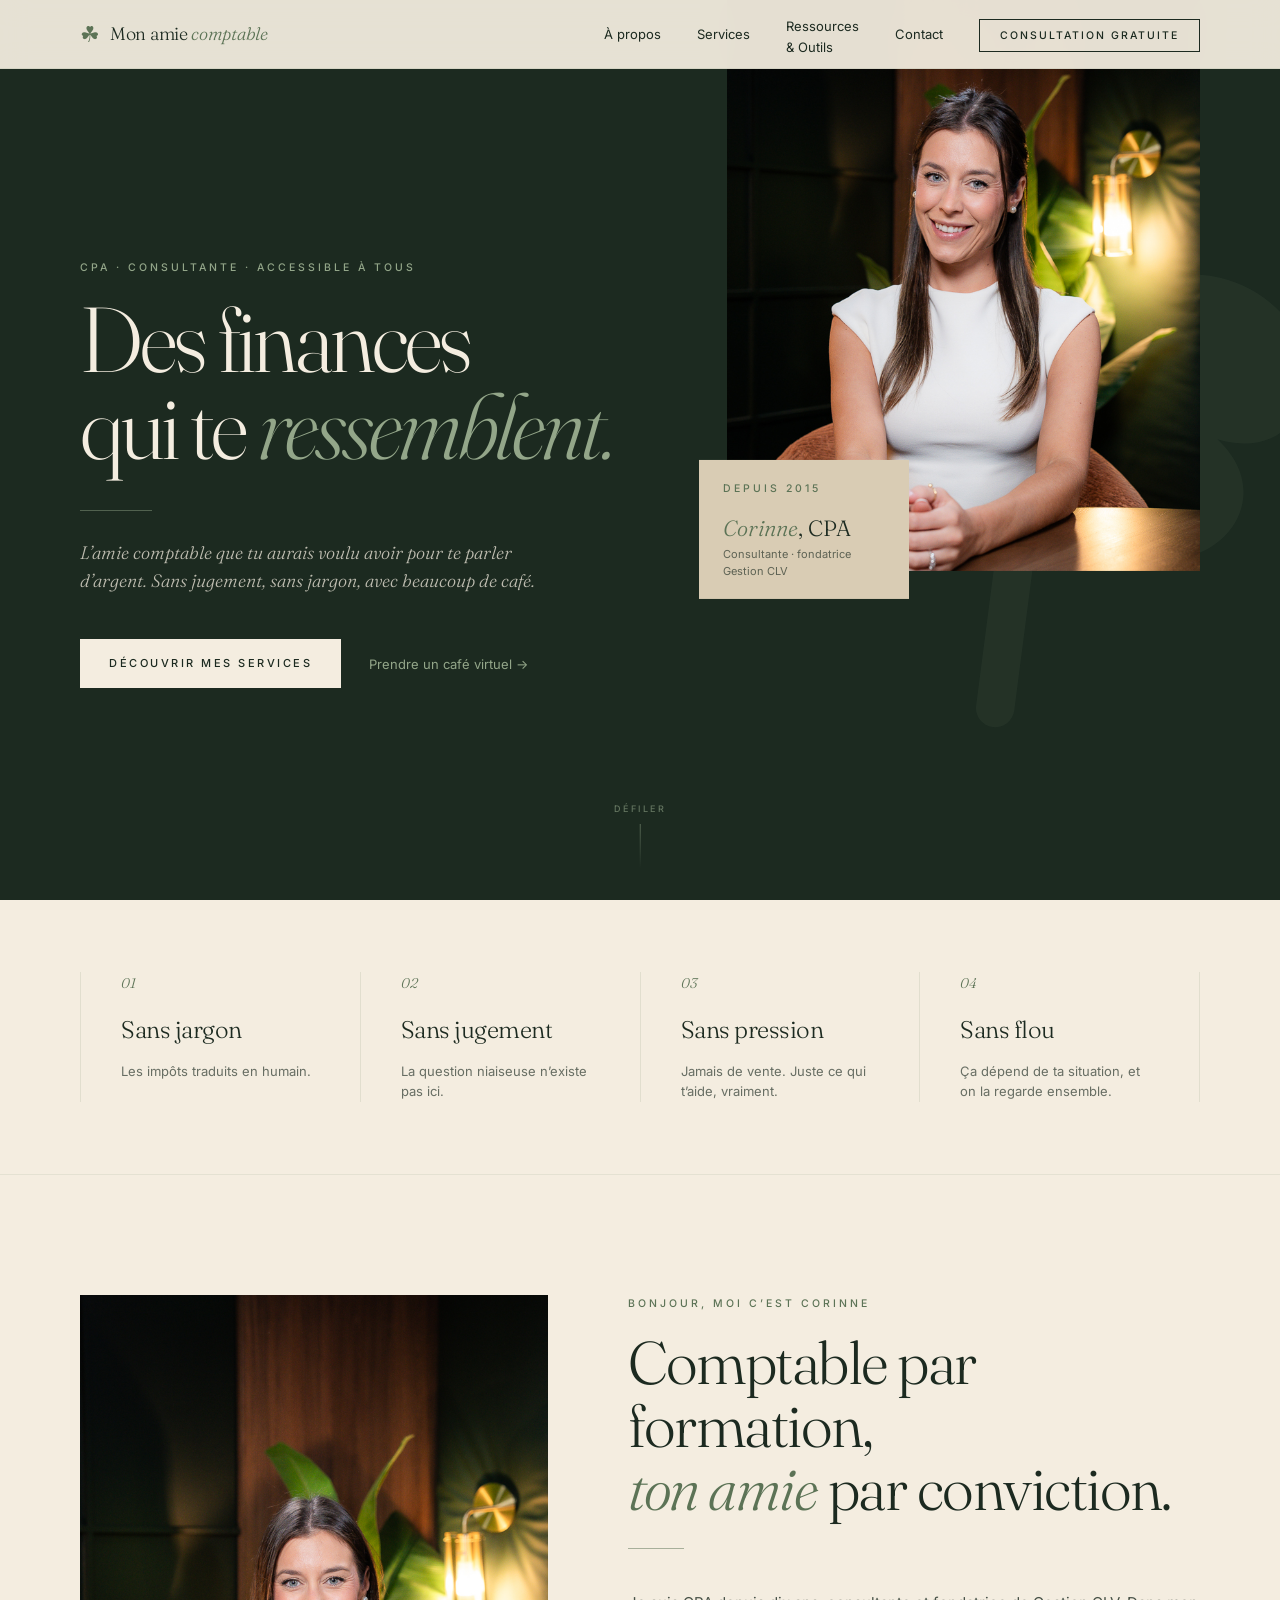
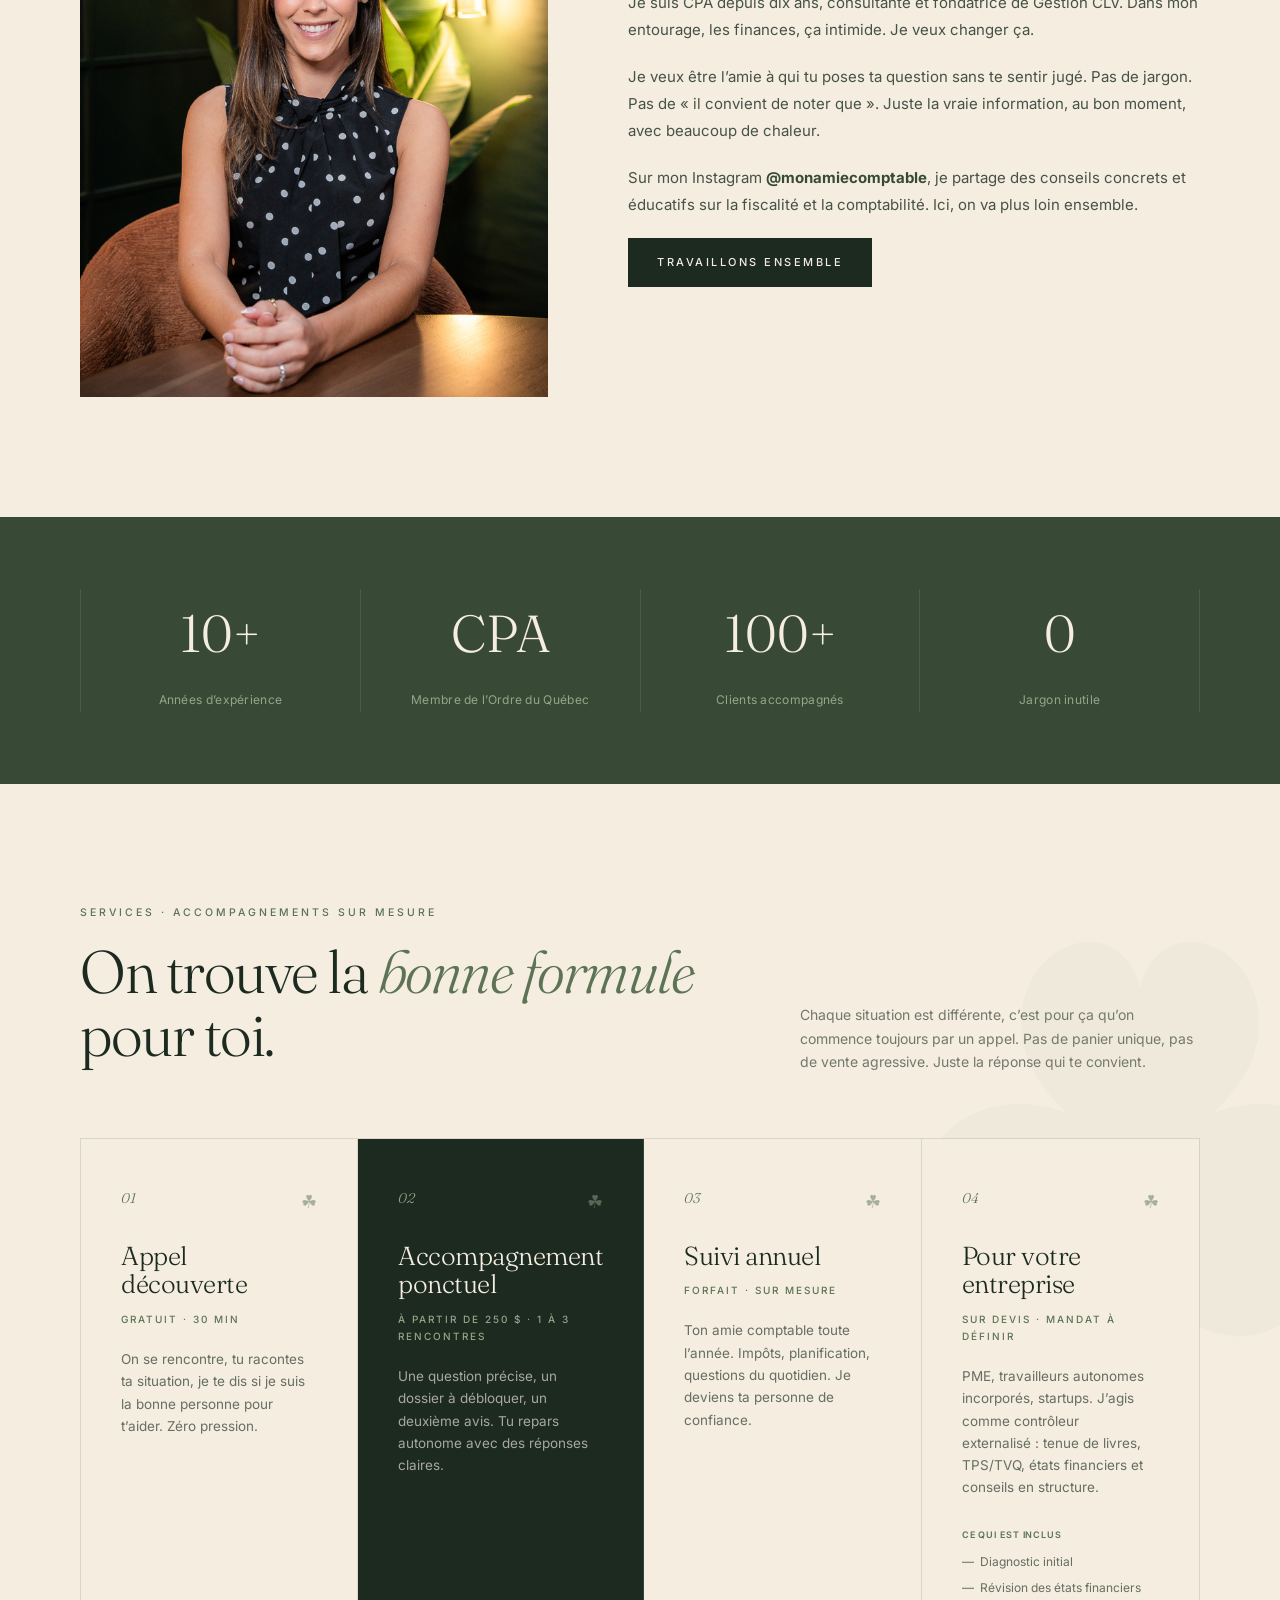
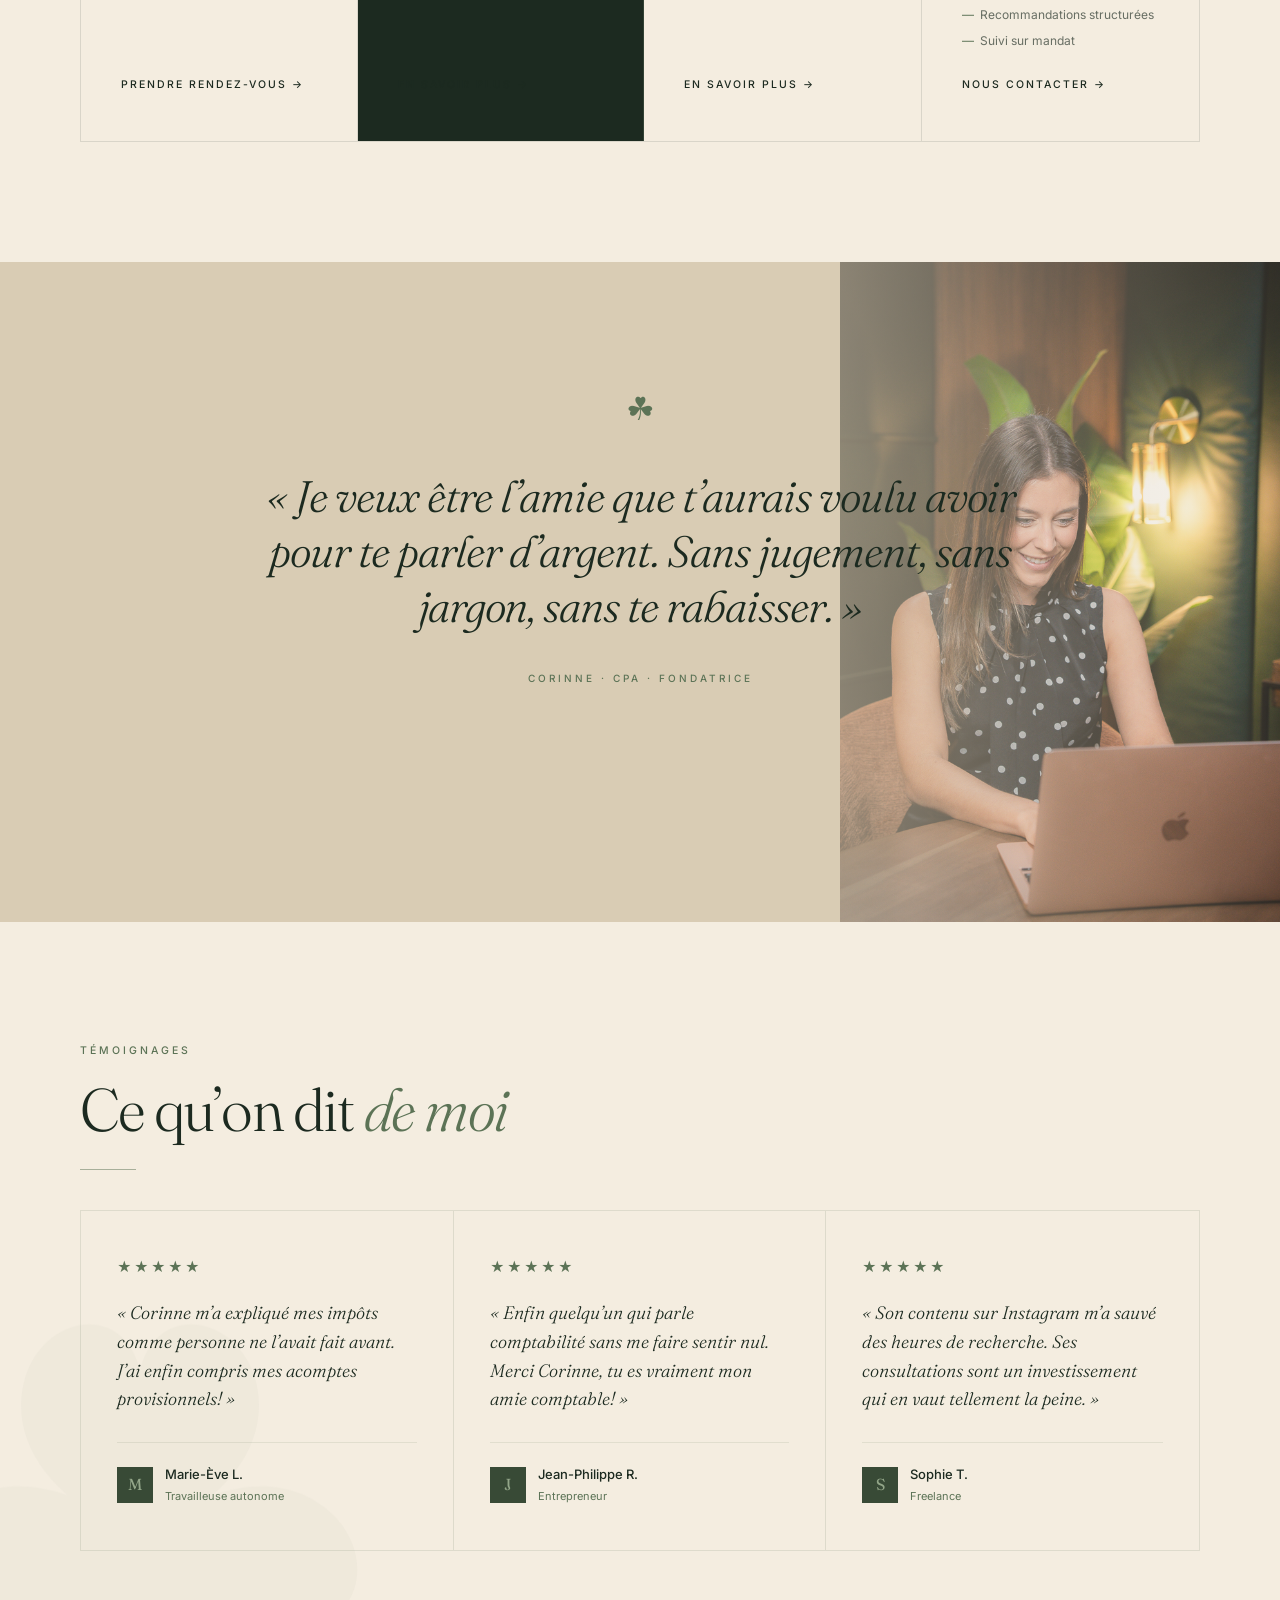
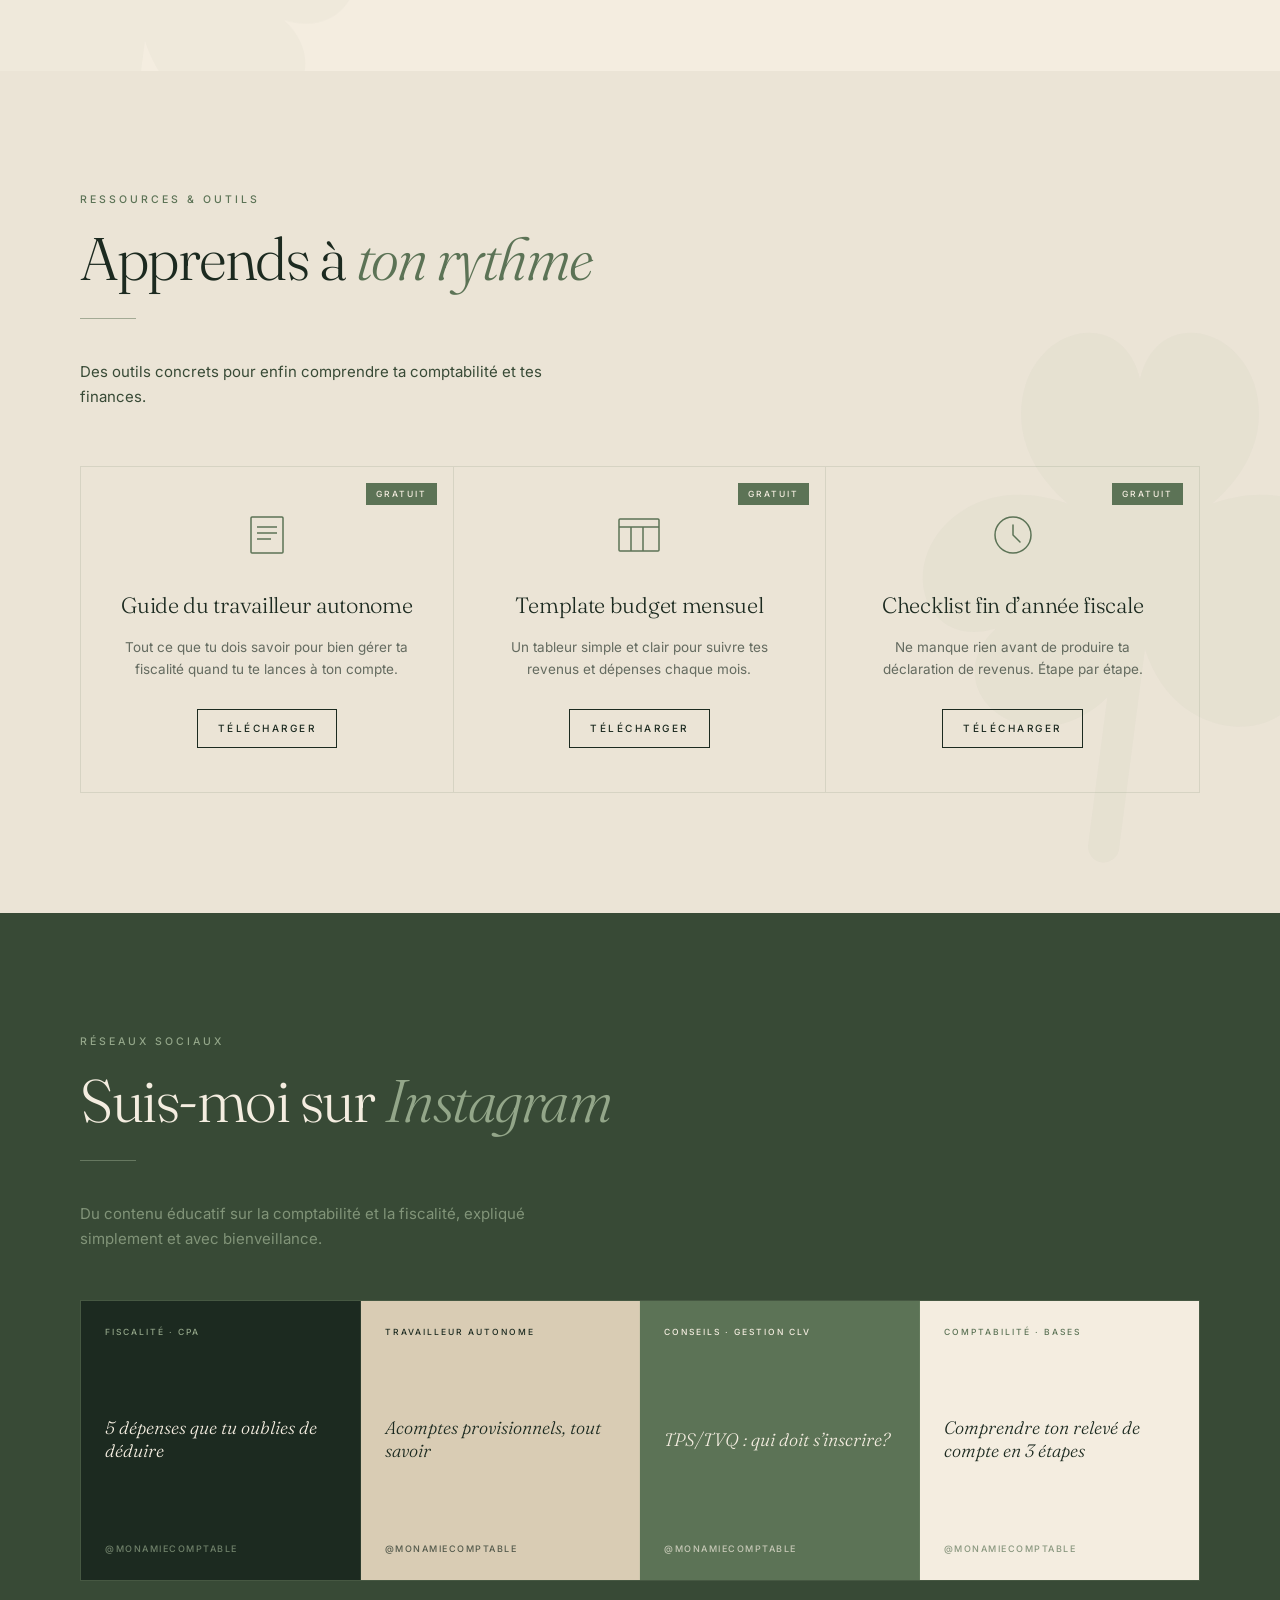
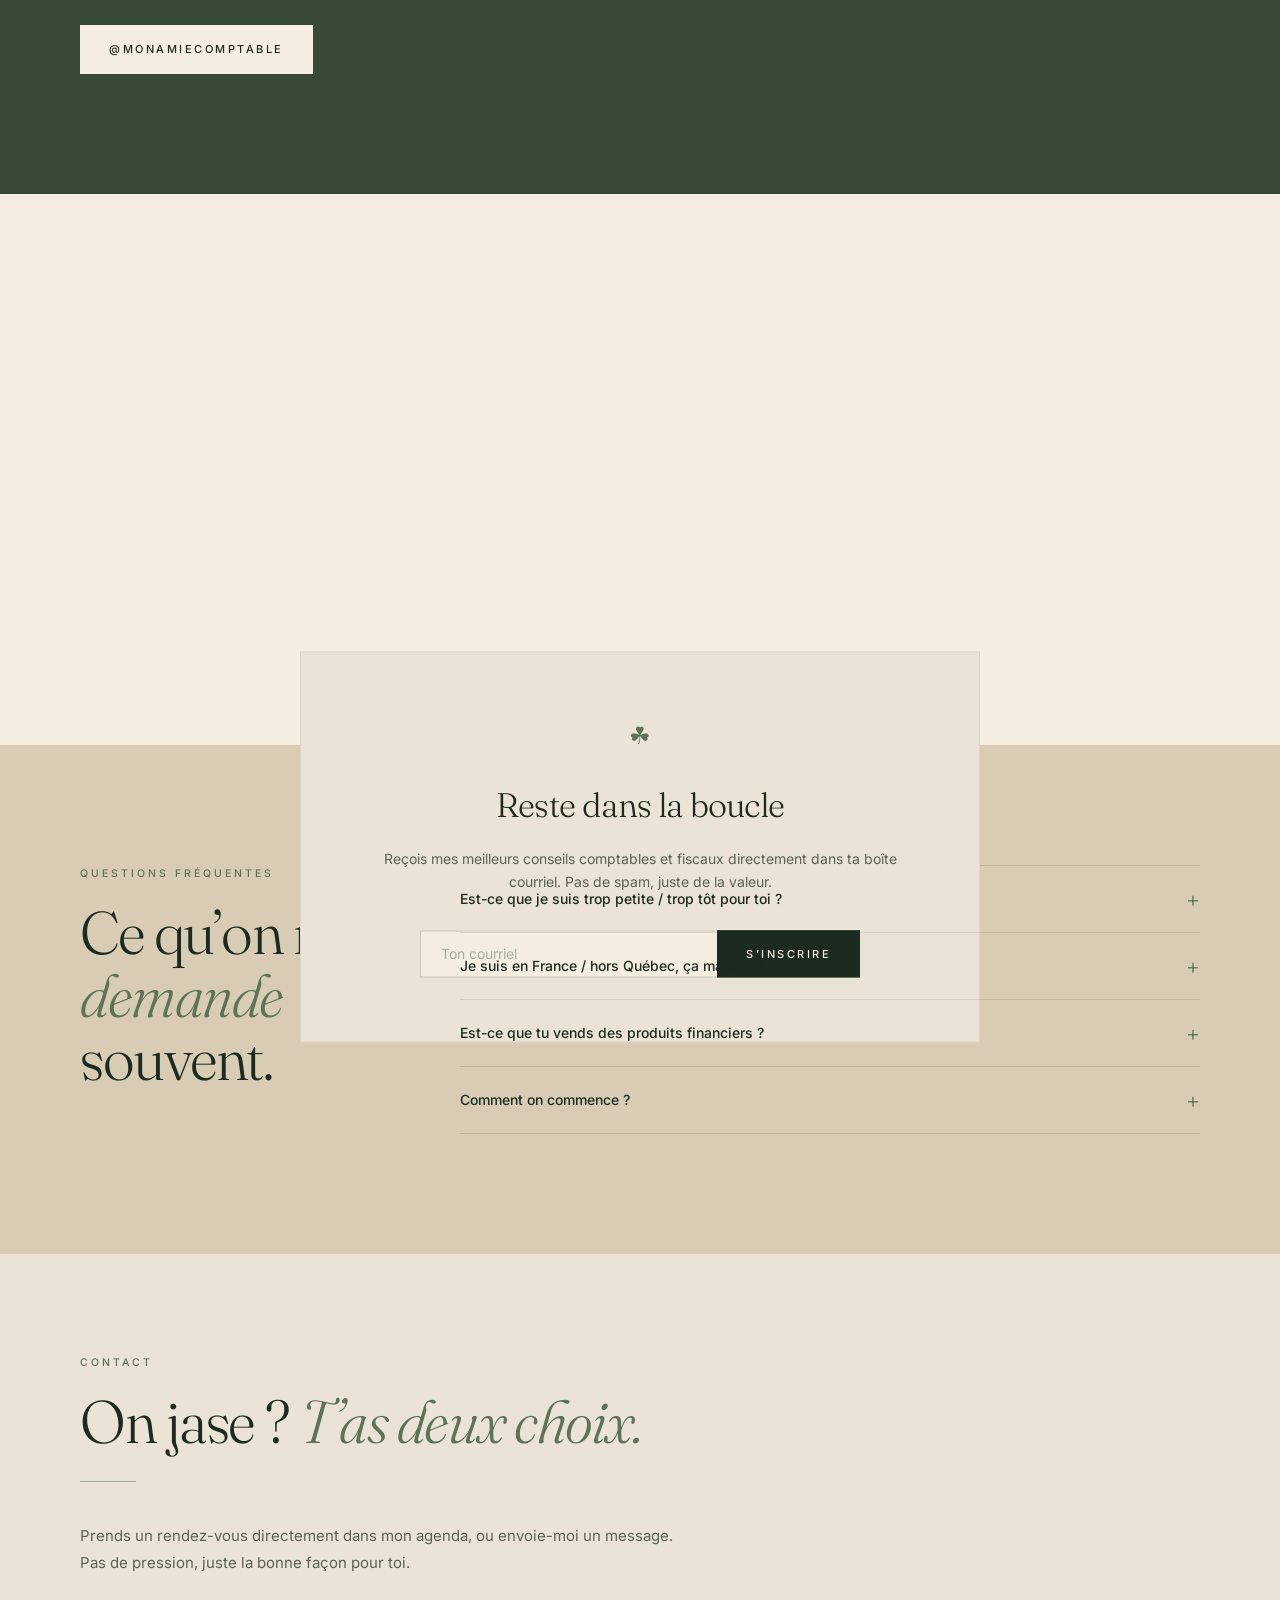
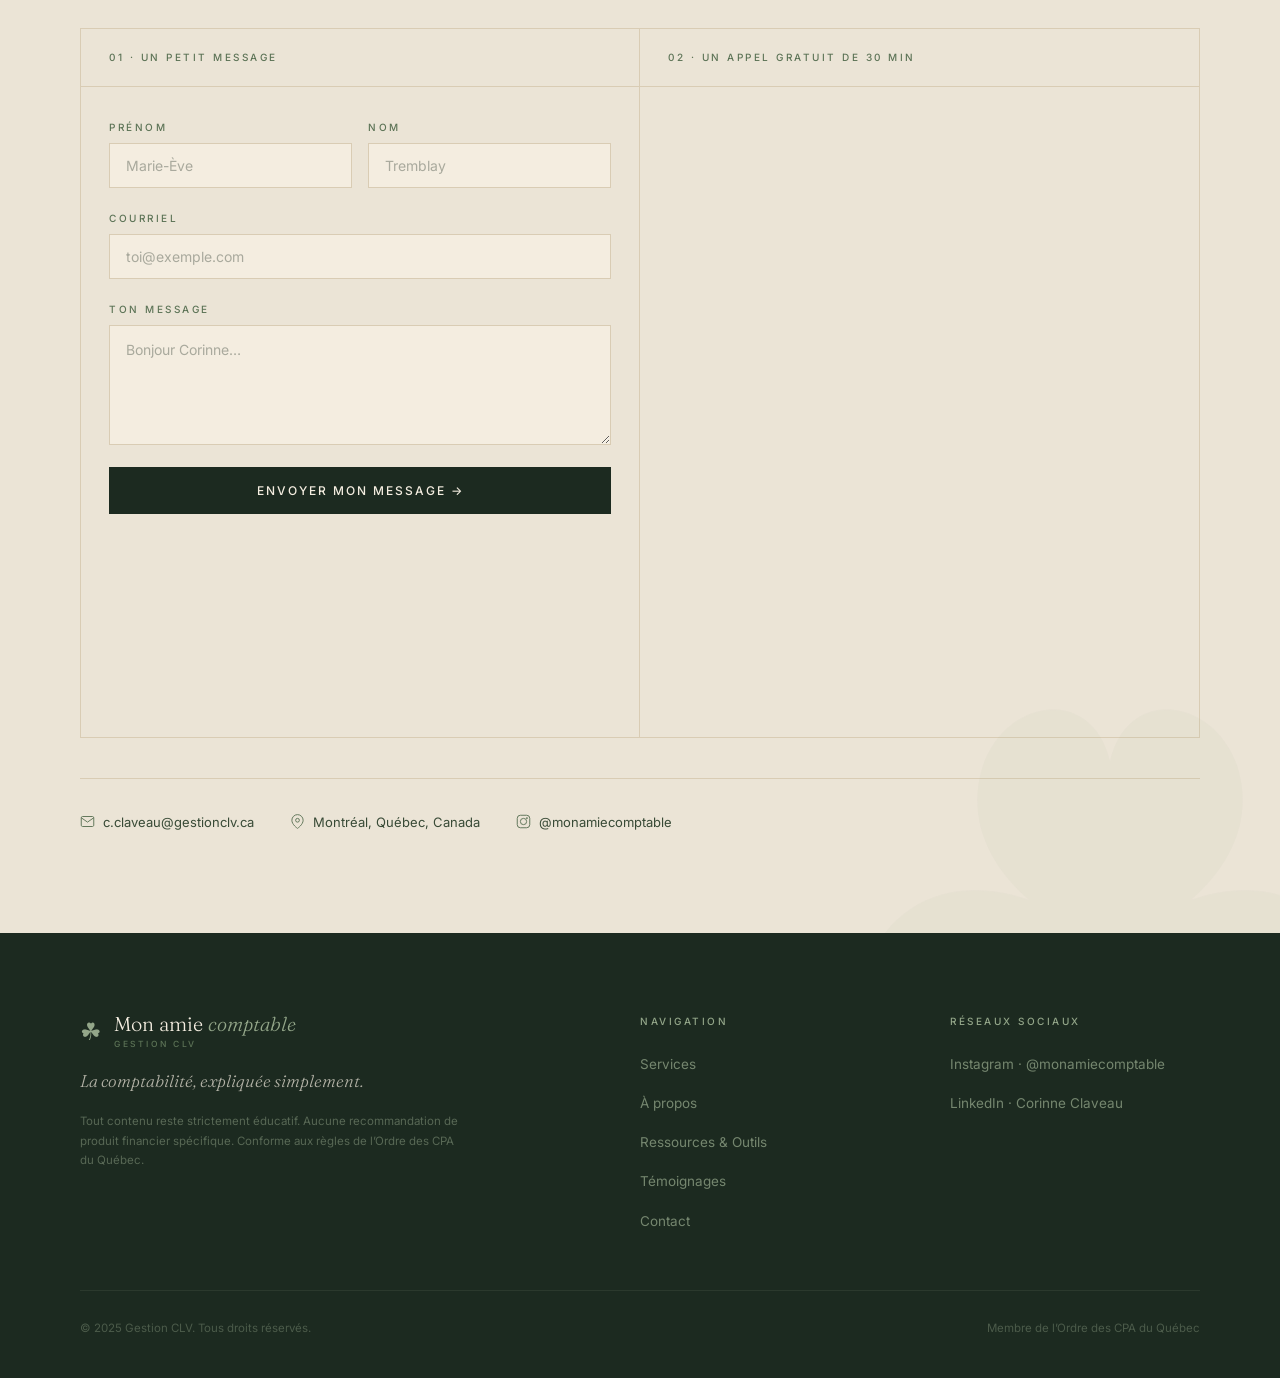
==== index.html @ 9814d446 "Nouveau header services, 4e carte entreprise, section FAQ accordéon Co-Authored-By: Claude Sonnet 4." ====
<!DOCTYPE html>
<html lang="fr-CA">
<head>
  <meta charset="UTF-8">
  <meta name="viewport" content="width=device-width, initial-scale=1.0">
  <title>Mon Amie Comptable — La comptabilité, expliquée simplement.</title>
  <meta name="description" content="Corinne est CPA membre de l'Ordre des CPA du Québec. Comptabilité accessible, humaine et sans jargon pour les travailleurs autonomes et entrepreneurs.">
  <meta name="keywords" content="CPA, comptable, Québec, fiscalité, travailleur autonome, entrepreneur, Mon Amie Comptable, Gestion CLV">
  <meta property="og:title" content="Mon Amie Comptable — La comptabilité, expliquée simplement.">
  <meta property="og:description" content="CPA membre de l'Ordre des CPA du Québec. Sans jargon, sans jugement.">
  <meta property="og:type" content="website">
  <link rel="preconnect" href="https://fonts.googleapis.com">
  <link rel="preconnect" href="https://fonts.gstatic.com" crossorigin>
  <link href="https://fonts.googleapis.com/css2?family=Fraunces:ital,opsz,wght@0,9..144,300;0,9..144,400;1,9..144,300;1,9..144,400&family=Inter:wght@300;400;500&display=swap" rel="stylesheet">
  <link rel="stylesheet" href="css/style.css">
  <link rel="icon" type="image/svg+xml" href="data:image/svg+xml,<svg xmlns='http://www.w3.org/2000/svg' viewBox='0 0 100 100'><rect width='100' height='100' fill='%231C2A20'/><text y='.85em' font-size='72' text-anchor='middle' x='50'>&#x2618;</text></svg>">
</head>
<body>

  <!-- ==================== NAVIGATION ==================== -->
  <nav class="nav" id="nav">
    <div class="nav__container">
      <a href="#" class="nav__logo">
        <span class="nav__clover">&#9752;&#xFE0E;</span>
        <span class="nav__wordmark">Mon amie <em>comptable</em></span>
      </a>
      <button class="nav__toggle" id="navToggle" aria-label="Menu">
        <span></span>
        <span></span>
        <span></span>
      </button>
      <ul class="nav__menu" id="navMenu">
        <li><a href="#a-propos">À propos</a></li>
        <li><a href="#services">Services</a></li>
        <li><a href="#ressources">Ressources<span class="nav__link-sub">&amp; Outils</span></a></li>
        <li><a href="#contact">Contact</a></li>
        <li><a href="#contact" class="nav__cta">Consultation gratuite</a></li>
      </ul>
    </div>
  </nav>

  <!-- ==================== HERO ==================== -->
  <header class="hero" id="hero">
    <div class="hero__clover-bg" data-parallax="0.04" aria-hidden="true"><svg viewBox="0 0 100 120" fill="currentColor" xmlns="http://www.w3.org/2000/svg"><path d="M50,52 C34,46 24,34 28,21 C32,9 47,7 50,20 C53,7 68,9 72,21 C76,34 66,46 50,52Z"/><path d="M50,52 C34,46 24,34 28,21 C32,9 47,7 50,20 C53,7 68,9 72,21 C76,34 66,46 50,52Z" transform="rotate(120 50 52)"/><path d="M50,52 C34,46 24,34 28,21 C32,9 47,7 50,20 C53,7 68,9 72,21 C76,34 66,46 50,52Z" transform="rotate(240 50 52)"/><path d="M50,56 Q47,80 43,110" stroke="currentColor" stroke-width="6" fill="none" stroke-linecap="round"/></svg></div>
    <div class="hero__container">
      <div class="hero__content">
        <p class="eyebrow eyebrow--sage">CPA &middot; Consultante &middot; Accessible &agrave; tous</p>
        <h1 class="hero__title">
          Des finances<br>
          qui te <em>ressemblent.</em>
        </h1>
        <div class="hero__rule"></div>
        <p class="hero__tagline">
          L&rsquo;amie comptable que tu aurais voulu avoir pour te parler d&rsquo;argent. Sans jugement, sans jargon, avec beaucoup de caf&eacute;.
        </p>
        <div class="hero__actions">
          <a href="#services" class="btn btn--light">D&eacute;couvrir mes services</a>
          <a href="#contact" class="btn btn--ghost-light">Prendre un caf&eacute; virtuel &rarr;</a>
        </div>
      </div>
      <div class="hero__visual" data-parallax="0.15">
        <div class="hero__portrait">
          <div class="hero__portrait-inner">
            <img src="images/corinne-hero.jpg" alt="Corinne Claveau, CPA, Mon Amie Comptable" class="hero__portrait-img">
            <div class="hero__portrait-clover" aria-hidden="true">&#9752;&#xFE0E;</div>
          </div>
          <div class="hero__portrait-card">
            <p class="eyebrow eyebrow--dark">Depuis 2015</p>
            <div class="hero__card-name"><em>Corinne</em>, CPA</div>
            <p class="hero__card-sub">Consultante &middot; fondatrice Gestion CLV</p>
          </div>
        </div>
      </div>
    </div>
    <div class="hero__scroll">
      <span>D&eacute;filer</span>
      <div class="hero__scroll-line"></div>
    </div>
  </header>

  <!-- ==================== PROMISE STRIP ==================== -->
  <section class="promise">
    <div class="container">
      <div class="promise__grid">
        <div class="promise__item" data-animate>
          <div class="promise__number">01</div>
          <div class="promise__title">Sans jargon</div>
          <p class="promise__text">Les imp&ocirc;ts traduits en humain.</p>
        </div>
        <div class="promise__item" data-animate>
          <div class="promise__number">02</div>
          <div class="promise__title">Sans jugement</div>
          <p class="promise__text">La question niaiseuse n&rsquo;existe pas ici.</p>
        </div>
        <div class="promise__item" data-animate>
          <div class="promise__number">03</div>
          <div class="promise__title">Sans pression</div>
          <p class="promise__text">Jamais de vente. Juste ce qui t&rsquo;aide, vraiment.</p>
        </div>
        <div class="promise__item" data-animate>
          <div class="promise__number">04</div>
          <div class="promise__title">Sans flou</div>
          <p class="promise__text">&Ccedil;a d&eacute;pend de ta situation, et on la regarde ensemble.</p>
        </div>
      </div>
    </div>
  </section>

<!-- ==================== À PROPOS ==================== -->
  <section class="about" id="a-propos">
    <div class="container">
      <div class="about__grid">
        <div class="about__image-col">
          <div class="about__image-wrapper">
            <img src="images/corinne-travail-2.jpg" alt="Corinne Claveau, CPA" class="about__image">
          </div>
        </div>
        <div class="about__content">
          <p class="eyebrow">Bonjour, moi c&rsquo;est Corinne</p>
          <h2 class="section-title">
            Comptable par formation,<br>
            <em>ton amie</em> par conviction.
          </h2>
          <div class="rule"></div>
          <p class="about__text">
            Je suis CPA depuis dix ans, consultante et fondatrice de Gestion CLV. Dans mon entourage, les finances, &ccedil;a intimide. Je veux changer &ccedil;a.
          </p>
          <p class="about__text">
            Je veux &ecirc;tre l&rsquo;amie &agrave; qui tu poses ta question sans te sentir jug&eacute;. Pas de jargon. Pas de &laquo;&nbsp;il convient de noter que&nbsp;&raquo;. Juste la vraie information, au bon moment, avec beaucoup de chaleur.
          </p>
          <p class="about__text">
            Sur mon Instagram <strong>@monamiecomptable</strong>, je partage des conseils concrets et &eacute;ducatifs sur la fiscalit&eacute; et la comptabilit&eacute;. Ici, on va plus loin ensemble.
          </p>
          <a href="#contact" class="btn btn--dark">Travaillons ensemble</a>
        </div>
      </div>
    </div>
  </section>

  <!-- ==================== STATS ==================== -->
  <section class="stats">
    <div class="container">
      <div class="stats__grid">
        <div class="stats__item" data-animate>
          <span class="stats__number">10+</span>
          <span class="stats__desc">Ann&eacute;es d&rsquo;exp&eacute;rience</span>
        </div>
        <div class="stats__item" data-animate>
          <span class="stats__number">CPA</span>
          <span class="stats__desc">Membre de l&rsquo;Ordre du Qu&eacute;bec</span>
        </div>
        <div class="stats__item" data-animate>
          <span class="stats__number">100+</span>
          <span class="stats__desc">Clients accompagn&eacute;s</span>
        </div>
        <div class="stats__item" data-animate>
          <span class="stats__number">0</span>
          <span class="stats__desc">Jargon inutile</span>
        </div>
      </div>
    </div>
  </section>

  <!-- ==================== SERVICES ==================== -->
  <section class="services" id="services">
    <div class="section-clover-bg section-clover-bg--right" data-parallax="0.04" aria-hidden="true"><svg viewBox="0 0 100 120" fill="currentColor" xmlns="http://www.w3.org/2000/svg"><path d="M50,52 C34,46 24,34 28,21 C32,9 47,7 50,20 C53,7 68,9 72,21 C76,34 66,46 50,52Z"/><path d="M50,52 C34,46 24,34 28,21 C32,9 47,7 50,20 C53,7 68,9 72,21 C76,34 66,46 50,52Z" transform="rotate(120 50 52)"/><path d="M50,52 C34,46 24,34 28,21 C32,9 47,7 50,20 C53,7 68,9 72,21 C76,34 66,46 50,52Z" transform="rotate(240 50 52)"/><path d="M50,56 Q47,80 43,110" stroke="currentColor" stroke-width="6" fill="none" stroke-linecap="round"/></svg></div>
    <div class="container">
      <div class="services__header">
        <div>
          <p class="eyebrow">Services &middot; Accompagnements sur mesure</p>
          <h2 class="section-title">
            On trouve la <em>bonne formule</em><br>pour toi.
          </h2>
        </div>
        <p class="services__sub">
          Chaque situation est diff&eacute;rente, c&rsquo;est pour &ccedil;a qu&rsquo;on commence toujours par un appel. Pas de panier unique, pas de vente agressive. Juste la r&eacute;ponse qui te convient.
        </p>
      </div>
      <div class="services__grid">
        <div class="service-card" data-animate>
          <div class="service-card__top">
            <span class="service-card__num">01</span>
            <span class="service-card__clover" aria-hidden="true">&#9752;&#xFE0E;</span>
          </div>
          <h3 class="service-card__title">Appel d&eacute;couverte</h3>
          <div class="service-card__price">Gratuit &middot; 30 min</div>
          <p class="service-card__text">
            On se rencontre, tu racontes ta situation, je te dis si je suis la bonne personne pour t&rsquo;aider. Z&eacute;ro pression.
          </p>
          <a href="#contact" class="service-card__link">Prendre rendez-vous &rarr;</a>
        </div>
        <div class="service-card service-card--featured" data-animate>
          <div class="service-card__top">
            <span class="service-card__num">02</span>
            <span class="service-card__clover" aria-hidden="true">&#9752;&#xFE0E;</span>
          </div>
          <h3 class="service-card__title">Accompagnement ponctuel</h3>
          <div class="service-card__price">&Agrave; partir de 250&nbsp;$ &middot; 1 &agrave; 3 rencontres</div>
          <p class="service-card__text">
            Une question pr&eacute;cise, un dossier &agrave; d&eacute;bloquer, un deuxi&egrave;me avis. Tu repars autonome avec des r&eacute;ponses claires.
          </p>
          <a href="#contact" class="service-card__link">En savoir plus &rarr;</a>
        </div>
        <div class="service-card" data-animate>
          <div class="service-card__top">
            <span class="service-card__num">03</span>
            <span class="service-card__clover" aria-hidden="true">&#9752;&#xFE0E;</span>
          </div>
          <h3 class="service-card__title">Suivi annuel</h3>
          <div class="service-card__price">Forfait &middot; sur mesure</div>
          <p class="service-card__text">
            Ton amie comptable toute l&rsquo;ann&eacute;e. Imp&ocirc;ts, planification, questions du quotidien. Je deviens ta personne de confiance.
          </p>
          <a href="#contact" class="service-card__link">En savoir plus &rarr;</a>
        </div>
        <div class="service-card" data-animate>
          <div class="service-card__top">
            <span class="service-card__num">04</span>
            <span class="service-card__clover" aria-hidden="true">&#9752;&#xFE0E;</span>
          </div>
          <h3 class="service-card__title">Pour votre entreprise</h3>
          <div class="service-card__price">Sur devis &middot; Mandat &agrave; d&eacute;finir</div>
          <p class="service-card__text">
            PME, travailleurs autonomes incorpor&eacute;s, startups. J&rsquo;agis comme contr&ocirc;leur externalis&eacute;&nbsp;: tenue de livres, TPS/TVQ, &eacute;tats financiers et conseils en structure.
          </p>
          <p class="service-card__inclus-label">Ce qui est inclus</p>
          <ul class="service-card__inclus">
            <li>Diagnostic initial</li>
            <li>R&eacute;vision des &eacute;tats financiers</li>
            <li>Recommandations structur&eacute;es</li>
            <li>Suivi sur mandat</li>
          </ul>
          <a href="#contact" class="service-card__link">Nous contacter &rarr;</a>
        </div>
      </div>
    </div>
  </section>

  <!-- ==================== CITATION ÉDITORIALE ==================== -->
  <section class="editorial-quote">
    <div class="container">
      <div class="editorial-quote__inner" data-animate>
        <span class="editorial-quote__clover" aria-hidden="true">&#9752;&#xFE0E;</span>
        <blockquote class="editorial-quote__text">
          &laquo;&nbsp;Je veux &ecirc;tre l&rsquo;amie que t&rsquo;aurais voulu avoir pour te parler d&rsquo;argent. Sans jugement, sans jargon, sans te rabaisser.&nbsp;&raquo;
        </blockquote>
        <div class="editorial-quote__attr">Corinne &middot; CPA &middot; Fondatrice</div>
      </div>
    </div>
  </section>

<!-- ==================== TÉMOIGNAGES ==================== -->
  <section class="testimonials" id="temoignages">
    <div class="section-clover-bg section-clover-bg--left" data-parallax="0.04" aria-hidden="true"><svg viewBox="0 0 100 120" fill="currentColor" xmlns="http://www.w3.org/2000/svg"><path d="M50,52 C34,46 24,34 28,21 C32,9 47,7 50,20 C53,7 68,9 72,21 C76,34 66,46 50,52Z"/><path d="M50,52 C34,46 24,34 28,21 C32,9 47,7 50,20 C53,7 68,9 72,21 C76,34 66,46 50,52Z" transform="rotate(120 50 52)"/><path d="M50,52 C34,46 24,34 28,21 C32,9 47,7 50,20 C53,7 68,9 72,21 C76,34 66,46 50,52Z" transform="rotate(240 50 52)"/><path d="M50,56 Q47,80 43,110" stroke="currentColor" stroke-width="6" fill="none" stroke-linecap="round"/></svg></div>
    <div class="container">
      <p class="eyebrow">T&eacute;moignages</p>
      <h2 class="section-title">Ce qu&rsquo;on dit <em>de moi</em></h2>
      <div class="rule"></div>
      <div class="testimonials__grid">
        <div class="testimonial-card" data-animate>
          <div class="testimonial-card__stars">&#9733;&#9733;&#9733;&#9733;&#9733;</div>
          <blockquote class="testimonial-card__quote">
            &laquo;&nbsp;Corinne m&rsquo;a expliqu&eacute; mes imp&ocirc;ts comme personne ne l&rsquo;avait fait avant. J&rsquo;ai enfin compris mes acomptes provisionnels!&nbsp;&raquo;
          </blockquote>
          <div class="testimonial-card__author">
            <div class="testimonial-card__avatar">M</div>
            <div>
              <strong>Marie-&Egrave;ve L.</strong>
              <span>Travailleuse autonome</span>
            </div>
          </div>
        </div>
        <div class="testimonial-card" data-animate>
          <div class="testimonial-card__stars">&#9733;&#9733;&#9733;&#9733;&#9733;</div>
          <blockquote class="testimonial-card__quote">
            &laquo;&nbsp;Enfin quelqu&rsquo;un qui parle comptabilit&eacute; sans me faire sentir nul. Merci Corinne, tu es vraiment mon amie comptable!&nbsp;&raquo;
          </blockquote>
          <div class="testimonial-card__author">
            <div class="testimonial-card__avatar">J</div>
            <div>
              <strong>Jean-Philippe R.</strong>
              <span>Entrepreneur</span>
            </div>
          </div>
        </div>
        <div class="testimonial-card" data-animate>
          <div class="testimonial-card__stars">&#9733;&#9733;&#9733;&#9733;&#9733;</div>
          <blockquote class="testimonial-card__quote">
            &laquo;&nbsp;Son contenu sur Instagram m&rsquo;a sauv&eacute; des heures de recherche. Ses consultations sont un investissement qui en vaut tellement la peine.&nbsp;&raquo;
          </blockquote>
          <div class="testimonial-card__author">
            <div class="testimonial-card__avatar">S</div>
            <div>
              <strong>Sophie T.</strong>
              <span>Freelance</span>
            </div>
          </div>
        </div>
      </div>
    </div>
  </section>

<!-- ==================== RESSOURCES ==================== -->
  <section class="resources" id="ressources">
    <div class="section-clover-bg section-clover-bg--right" data-parallax="0.04" aria-hidden="true"><svg viewBox="0 0 100 120" fill="currentColor" xmlns="http://www.w3.org/2000/svg"><path d="M50,52 C34,46 24,34 28,21 C32,9 47,7 50,20 C53,7 68,9 72,21 C76,34 66,46 50,52Z"/><path d="M50,52 C34,46 24,34 28,21 C32,9 47,7 50,20 C53,7 68,9 72,21 C76,34 66,46 50,52Z" transform="rotate(120 50 52)"/><path d="M50,52 C34,46 24,34 28,21 C32,9 47,7 50,20 C53,7 68,9 72,21 C76,34 66,46 50,52Z" transform="rotate(240 50 52)"/><path d="M50,56 Q47,80 43,110" stroke="currentColor" stroke-width="6" fill="none" stroke-linecap="round"/></svg></div>
    <div class="container">
      <p class="eyebrow">Ressources &amp; Outils</p>
      <h2 class="section-title">Apprends &agrave; <em>ton rythme</em></h2>
      <div class="rule"></div>
      <p class="resources__intro">Des outils concrets pour enfin comprendre ta comptabilit&eacute; et tes finances.</p>
      <div class="resources__grid">
        <div class="resource-card" data-animate>
          <div class="resource-card__badge">GRATUIT</div>
          <div class="resource-card__icon">
            <svg viewBox="0 0 48 48" fill="none" xmlns="http://www.w3.org/2000/svg">
              <rect x="8" y="6" width="32" height="36" rx="1" stroke="currentColor" stroke-width="1.5"/>
              <line x1="14" y1="16" x2="34" y2="16" stroke="currentColor" stroke-width="1.5"/>
              <line x1="14" y1="22" x2="34" y2="22" stroke="currentColor" stroke-width="1.5"/>
              <line x1="14" y1="28" x2="28" y2="28" stroke="currentColor" stroke-width="1.5"/>
            </svg>
          </div>
          <h3 class="resource-card__title">Guide du travailleur autonome</h3>
          <p class="resource-card__text">Tout ce que tu dois savoir pour bien g&eacute;rer ta fiscalit&eacute; quand tu te lances &agrave; ton compte.</p>
          <a href="#contact" class="btn btn--outline btn--sm">T&eacute;l&eacute;charger</a>
        </div>
        <div class="resource-card" data-animate>
          <div class="resource-card__badge">GRATUIT</div>
          <div class="resource-card__icon">
            <svg viewBox="0 0 48 48" fill="none" xmlns="http://www.w3.org/2000/svg">
              <rect x="4" y="8" width="40" height="32" rx="1" stroke="currentColor" stroke-width="1.5"/>
              <line x1="4" y1="16" x2="44" y2="16" stroke="currentColor" stroke-width="1.5"/>
              <line x1="16" y1="16" x2="16" y2="40" stroke="currentColor" stroke-width="1.5"/>
              <line x1="28" y1="16" x2="28" y2="40" stroke="currentColor" stroke-width="1.5"/>
            </svg>
          </div>
          <h3 class="resource-card__title">Template budget mensuel</h3>
          <p class="resource-card__text">Un tableur simple et clair pour suivre tes revenus et d&eacute;penses chaque mois.</p>
          <a href="#contact" class="btn btn--outline btn--sm">T&eacute;l&eacute;charger</a>
        </div>
        <div class="resource-card" data-animate>
          <div class="resource-card__badge">GRATUIT</div>
          <div class="resource-card__icon">
            <svg viewBox="0 0 48 48" fill="none" xmlns="http://www.w3.org/2000/svg">
              <circle cx="24" cy="24" r="18" stroke="currentColor" stroke-width="1.5"/>
              <path d="M24 14v10l7 7" stroke="currentColor" stroke-width="1.5" stroke-linecap="round"/>
            </svg>
          </div>
          <h3 class="resource-card__title">Checklist fin d&rsquo;ann&eacute;e fiscale</h3>
          <p class="resource-card__text">Ne manque rien avant de produire ta d&eacute;claration de revenus. &Eacute;tape par &eacute;tape.</p>
          <a href="#contact" class="btn btn--outline btn--sm">T&eacute;l&eacute;charger</a>
        </div>
      </div>
    </div>
  </section>

  <!-- ==================== INSTAGRAM ==================== -->
  <section class="instagram">
    <div class="container">
      <p class="eyebrow eyebrow--sage">R&eacute;seaux sociaux</p>
      <h2 class="section-title section-title--light">Suis-moi sur <em>Instagram</em></h2>
      <div class="rule rule--light"></div>
      <p class="instagram__intro">Du contenu &eacute;ducatif sur la comptabilit&eacute; et la fiscalit&eacute;, expliqu&eacute; simplement et avec bienveillance.</p>
      <div class="instagram__grid">
        <a href="https://instagram.com/monamiecomptable" target="_blank" rel="noopener" class="instagram__post instagram__post--foret" data-animate>
          <div class="instagram__post-inner">
            <span class="instagram__post-label">FISCALIT&Eacute; &middot; CPA</span>
            <span class="instagram__post-title">5 d&eacute;penses que tu oublies de d&eacute;duire</span>
            <span class="instagram__post-handle">@monamiecomptable</span>
          </div>
        </a>
        <a href="https://instagram.com/monamiecomptable" target="_blank" rel="noopener" class="instagram__post instagram__post--sable" data-animate>
          <div class="instagram__post-inner">
            <span class="instagram__post-label">TRAVAILLEUR AUTONOME</span>
            <span class="instagram__post-title">Acomptes provisionnels, tout savoir</span>
            <span class="instagram__post-handle">@monamiecomptable</span>
          </div>
        </a>
        <a href="https://instagram.com/monamiecomptable" target="_blank" rel="noopener" class="instagram__post instagram__post--sauge" data-animate>
          <div class="instagram__post-inner">
            <span class="instagram__post-label">CONSEILS &middot; GESTION CLV</span>
            <span class="instagram__post-title">TPS/TVQ&nbsp;: qui doit s&rsquo;inscrire?</span>
            <span class="instagram__post-handle">@monamiecomptable</span>
          </div>
        </a>
        <a href="https://instagram.com/monamiecomptable" target="_blank" rel="noopener" class="instagram__post instagram__post--cream" data-animate>
          <div class="instagram__post-inner">
            <span class="instagram__post-label">COMPTABILIT&Eacute; &middot; BASES</span>
            <span class="instagram__post-title">Comprendre ton relev&eacute; de compte en 3 &eacute;tapes</span>
            <span class="instagram__post-handle">@monamiecomptable</span>
          </div>
        </a>
      </div>
      <div class="instagram__cta">
        <a href="https://instagram.com/monamiecomptable" target="_blank" rel="noopener" class="btn btn--light">@monamiecomptable</a>
      </div>
    </div>
  </section>

  <!-- ==================== NEWSLETTER ==================== -->
  <section class="newsletter">
    <div class="container">
      <div class="newsletter__box" data-parallax="0.06">
        <span class="newsletter__clover" aria-hidden="true">&#9752;&#xFE0E;</span>
        <h2 class="newsletter__title">Reste dans la boucle</h2>
        <p class="newsletter__text">
          Re&ccedil;ois mes meilleurs conseils comptables et fiscaux directement dans ta bo&icirc;te courriel. Pas de spam, juste de la valeur.
        </p>
        <form class="newsletter__form" onsubmit="return false;">
          <input type="email" placeholder="Ton courriel" class="newsletter__input" required>
          <button type="submit" class="btn btn--dark">S&rsquo;inscrire</button>
        </form>
      </div>
    </div>
  </section>

  <!-- ==================== FAQ ==================== -->
  <section class="faq" id="faq">
    <div class="container">
      <div class="faq__layout">
        <div class="faq__intro">
          <p class="eyebrow">Questions fr&eacute;quentes</p>
          <h2 class="section-title">Ce qu&rsquo;on me <em>demande</em><br>souvent.</h2>
        </div>
        <div class="faq__list">
          <div class="faq__item" data-animate>
            <button class="faq__question" aria-expanded="false">
              <span>Est-ce que je suis trop petite&nbsp;/ trop t&ocirc;t pour toi&nbsp;?</span>
              <span class="faq__icon" aria-hidden="true">+</span>
            </button>
            <div class="faq__answer" hidden>
              <p>Non, jamais. L&rsquo;accompagnement ponctuel est fait pour &ccedil;a.</p>
            </div>
          </div>
          <div class="faq__item" data-animate>
            <button class="faq__question" aria-expanded="false">
              <span>Je suis en France&nbsp;/ hors Qu&eacute;bec, &ccedil;a marche&nbsp;?</span>
              <span class="faq__icon" aria-hidden="true">+</span>
            </button>
            <div class="faq__answer" hidden>
              <p>Oui pour l&rsquo;accompagnement g&eacute;n&eacute;ral. Pour les imp&ocirc;ts, je me sp&eacute;cialise au Qu&eacute;bec.</p>
            </div>
          </div>
          <div class="faq__item" data-animate>
            <button class="faq__question" aria-expanded="false">
              <span>Est-ce que tu vends des produits financiers&nbsp;?</span>
              <span class="faq__icon" aria-hidden="true">+</span>
            </button>
            <div class="faq__answer" hidden>
              <p>Non, jamais. Je suis CPA, pas corti&egrave;re. C&rsquo;est une d&eacute;cision volontaire.</p>
            </div>
          </div>
          <div class="faq__item" data-animate>
            <button class="faq__question" aria-expanded="false">
              <span>Comment on commence&nbsp;?</span>
              <span class="faq__icon" aria-hidden="true">+</span>
            </button>
            <div class="faq__answer" hidden>
              <p>Par l&rsquo;appel d&eacute;couverte gratuit. C&rsquo;est le bon point de d&eacute;part dans tous les cas.</p>
            </div>
          </div>
        </div>
      </div>
    </div>
  </section>

  <!-- ==================== CONTACT ==================== -->
  <section class="contact" id="contact">
    <div class="contact__clover-bg" data-parallax="0.04" aria-hidden="true"><svg viewBox="0 0 100 120" fill="currentColor" xmlns="http://www.w3.org/2000/svg"><path d="M50,52 C34,46 24,34 28,21 C32,9 47,7 50,20 C53,7 68,9 72,21 C76,34 66,46 50,52Z"/><path d="M50,52 C34,46 24,34 28,21 C32,9 47,7 50,20 C53,7 68,9 72,21 C76,34 66,46 50,52Z" transform="rotate(120 50 52)"/><path d="M50,52 C34,46 24,34 28,21 C32,9 47,7 50,20 C53,7 68,9 72,21 C76,34 66,46 50,52Z" transform="rotate(240 50 52)"/><path d="M50,56 Q47,80 43,110" stroke="currentColor" stroke-width="6" fill="none" stroke-linecap="round"/></svg></div>
    <div class="container">

      <!-- En-tête -->
      <div class="contact__header">
        <p class="eyebrow">Contact</p>
        <h2 class="section-title">On jase&nbsp;? <em>T&rsquo;as deux choix.</em></h2>
        <div class="rule"></div>
        <p class="contact__intro">
          Prends un rendez-vous directement dans mon agenda, ou envoie-moi un message. Pas de pression, juste la bonne fa&ccedil;on pour toi.
        </p>
      </div>

      <!-- Deux panneaux : Message | Calendly -->
      <div class="contact__panels">

        <div class="contact__panel">
          <p class="contact__panel-eyebrow">01 &middot; Un petit message</p>
          <div class="contact__form-wrap">
            <!-- Pour activer l'envoi par courriel :
                 1. Va sur formspree.io et crée un compte gratuit
                 2. Crée un formulaire, copie l'ID (ex: xabc1234)
                 3. Remplace YOUR_FORM_ID ci-dessous par cet ID -->
            <form class="contact__form" id="contactForm"
                  action="https://formspree.io/f/xwvarlwq"
                  method="POST">
              <div class="contact__form-row">
                <div class="contact__form-group">
                  <label class="contact__form-label" for="cName">Pr&eacute;nom</label>
                  <input class="contact__form-input" type="text" id="cName"
                         name="prenom" placeholder="Marie-&Egrave;ve"
                         required autocomplete="given-name">
                </div>
                <div class="contact__form-group">
                  <label class="contact__form-label" for="cLast">Nom</label>
                  <input class="contact__form-input" type="text" id="cLast"
                         name="nom" placeholder="Tremblay"
                         autocomplete="family-name">
                </div>
              </div>
              <div class="contact__form-group">
                <label class="contact__form-label" for="cEmail">Courriel</label>
                <input class="contact__form-input" type="email" id="cEmail"
                       name="courriel" placeholder="toi@exemple.com"
                       required autocomplete="email">
              </div>
              <div class="contact__form-group">
                <label class="contact__form-label" for="cMsg">Ton message</label>
                <textarea class="contact__form-textarea" id="cMsg"
                          name="message"
                          placeholder="Bonjour Corinne&hellip;"
                          required></textarea>
              </div>
              <input type="text" name="_gotcha" style="display:none">
              <button type="submit" class="contact__form-submit">
                Envoyer mon message &rarr;
              </button>
              <p class="contact__form-success" id="contactSuccess" aria-live="polite">
                Merci d&rsquo;avoir soumis. J&rsquo;ai bien re&ccedil;u ton message. Je communiquerai avec toi dans les prochains 48&nbsp;heures.
              </p>
            </form>
          </div>
        </div>

        <div class="contact__panel">
          <p class="contact__panel-eyebrow">02 &middot; Un appel gratuit de 30 min</p>
          <div class="calendly-inline-widget"
            data-url="https://calendly.com/c-claveau-gestionclv/30min?hide_event_type_details=1&hide_gdpr_banner=1"
            style="min-width:280px;height:650px;">
          </div>
          <script type="text/javascript" src="https://assets.calendly.com/assets/external/widget.js" async></script>
        </div>

      </div>

      <!-- Coordonnées -->
      <div class="contact__details-row">
        <div class="contact__detail">
          <svg viewBox="0 0 24 24" fill="none" stroke="currentColor" stroke-width="1.5" width="15" height="15"><path d="M4 4h16c1.1 0 2 .9 2 2v12c0 1.1-.9 2-2 2H4c-1.1 0-2-.9-2-2V6c0-1.1.9-2 2-2z"/><polyline points="22,6 12,13 2,6"/></svg>
          <span>c.claveau@gestionclv.ca</span>
        </div>
        <div class="contact__detail">
          <svg viewBox="0 0 24 24" fill="none" stroke="currentColor" stroke-width="1.5" width="15" height="15"><path d="M21 10c0 7-9 13-9 13s-9-6-9-13a9 9 0 0 1 18 0z"/><circle cx="12" cy="10" r="3"/></svg>
          <span>Montr&eacute;al, Qu&eacute;bec, Canada</span>
        </div>
        <div class="contact__detail">
          <svg viewBox="0 0 24 24" fill="none" stroke="currentColor" stroke-width="1.5" width="15" height="15"><rect x="2" y="2" width="20" height="20" rx="5"/><circle cx="12" cy="12" r="5"/><circle cx="17.5" cy="6.5" r="1.5" fill="currentColor" stroke="none"/></svg>
          <a href="https://instagram.com/monamiecomptable" target="_blank" rel="noopener" class="contact__social-link">@monamiecomptable</a>
        </div>
      </div>

    </div>
  </section>

  <!-- ==================== FOOTER ==================== -->
  <footer class="footer">
    <div class="container">
      <div class="footer__grid">
        <div class="footer__brand">
          <div class="footer__logo">
            <span class="footer__clover">&#9752;&#xFE0E;</span>
            <div>
              <span class="footer__brand-name">Mon amie <em>comptable</em></span>
              <span class="footer__brand-sub">GESTION CLV</span>
            </div>
          </div>
          <p class="footer__tagline">La comptabilit&eacute;, expliqu&eacute;e simplement.</p>
          <p class="footer__legal">
            Tout contenu reste strictement &eacute;ducatif. Aucune recommandation de produit financier sp&eacute;cifique.
            Conforme aux r&egrave;gles de l&rsquo;Ordre des CPA du Qu&eacute;bec.
          </p>
        </div>
        <div class="footer__nav">
          <h4>Navigation</h4>
          <ul>
            <li><a href="#services">Services</a></li>
            <li><a href="#a-propos">&Agrave; propos</a></li>
            <li><a href="#ressources">Ressources &amp; Outils</a></li>
            <li><a href="#temoignages">T&eacute;moignages</a></li>
            <li><a href="#contact">Contact</a></li>
          </ul>
        </div>
        <div class="footer__nav">
          <h4>R&eacute;seaux sociaux</h4>
          <ul>
            <li><a href="https://instagram.com/monamiecomptable" target="_blank" rel="noopener">Instagram &middot; @monamiecomptable</a></li>
            <li><a href="https://linkedin.com/in/corinneclaveau/" target="_blank" rel="noopener">LinkedIn &middot; Corinne Claveau</a></li>
          </ul>
        </div>
      </div>
      <div class="footer__bottom">
        <p>&copy; 2025 Gestion CLV. Tous droits r&eacute;serv&eacute;s.</p>
        <p>Membre de l&rsquo;Ordre des CPA du Qu&eacute;bec</p>
      </div>
    </div>
  </footer>

  <script src="js/main.js"></script>
</body>
</html>
---- css/style.css ----
/* ============================================================
   MON AMIE COMPTABLE — Gestion CLV
   Charte de marque V3 — Avril 2026

   Palette Sauge & Crème :
   - Forêt:        #1C2A20
   - Sauge profond:#384A36
   - Sauge:        #5C7356
   - Sauge claire: #93A689
   - Crème:        #F4EDE0
   - Ivoire:       #EBE4D6
   - Sable:        #D9CCB4

   Typographie :
   - Titres:  Fraunces (variable, opsz)
   - Corps:   Inter
   ============================================================ */

/* -------------------- VARIABLES -------------------- */
:root {
  --foret:        #1C2A20;
  --sauge-deep:   #384A36;
  --sauge:        #5C7356;
  --sauge-soft:   #93A689;
  --cream:        #F4EDE0;
  --ivoire:       #EBE4D6;
  --sable:        #D9CCB4;
  --serif:        'Fraunces', Georgia, serif;
  --sans:         'Inter', -apple-system, BlinkMacSystemFont, sans-serif;
}

/* -------------------- RESET & BASE -------------------- */
*, *::before, *::after {
  margin: 0;
  padding: 0;
  box-sizing: border-box;
}

html {
  scroll-behavior: smooth;
  font-size: 16px;
}

body {
  font-family: var(--sans);
  font-weight: 400;
  color: var(--foret);
  background-color: var(--cream);
  line-height: 1.7;
  -webkit-font-smoothing: antialiased;
  -moz-osx-font-smoothing: grayscale;
}

img { max-width: 100%; display: block; }
a { color: inherit; text-decoration: none; }
ul { list-style: none; }

/* -------------------- UTILITIES -------------------- */
.container {
  max-width: 1200px;
  margin: 0 auto;
  padding: 0 40px;
}

/* Eyebrow label */
.eyebrow {
  font-family: var(--sans);
  font-weight: 500;
  font-size: 10.5px;
  letter-spacing: 3px;
  text-transform: uppercase;
  color: var(--sauge);
  margin-bottom: 18px;
  display: block;
}
.eyebrow--sage  { color: var(--sauge-soft); }
.eyebrow--dark  { color: var(--sauge); }

/* Section title */
.section-title {
  font-family: var(--serif);
  font-weight: 300;
  font-size: clamp(36px, 5vw, 60px);
  line-height: 1.05;
  letter-spacing: -1.5px;
  color: var(--foret);
  margin-bottom: 8px;
  font-variation-settings: "opsz" 72;
}
.section-title em {
  font-style: italic;
  color: var(--sauge);
}
.section-title--light {
  color: var(--cream);
}
.section-title--light em {
  color: var(--sauge-soft);
}

/* Thin rule divider */
.rule {
  width: 56px;
  height: 1px;
  background-color: rgba(92, 115, 86, 0.5);
  margin: 28px 0 40px;
}
.rule--light {
  background-color: rgba(147, 166, 137, 0.5);
}

/* -------------------- BUTTONS -------------------- */
.btn {
  display: inline-block;
  font-family: var(--sans);
  font-weight: 500;
  font-size: 11px;
  letter-spacing: 2.5px;
  text-transform: uppercase;
  padding: 14px 28px;
  border-radius: 0;
  transition: all 0.25s ease;
  cursor: pointer;
  border: 1px solid transparent;
  text-align: center;
  white-space: nowrap;
}

/* Solid dark (for light sections) */
.btn--dark {
  background-color: var(--foret);
  color: var(--cream);
  border-color: var(--foret);
}
.btn--dark:hover {
  background-color: var(--sauge-deep);
  border-color: var(--sauge-deep);
}

/* Solid light (for dark sections) */
.btn--light {
  background-color: var(--cream);
  color: var(--foret);
  border-color: var(--cream);
}
.btn--light:hover {
  background-color: var(--ivoire);
  border-color: var(--ivoire);
}

/* Outline for light sections */
.btn--outline {
  background-color: transparent;
  color: var(--foret);
  border-color: var(--foret);
}
.btn--outline:hover {
  background-color: var(--foret);
  color: var(--cream);
}

/* Ghost on dark (outlined, light color) */
.btn--ghost-light {
  background-color: transparent;
  color: var(--sauge-soft);
  border: none;
  padding-left: 0;
  padding-right: 0;
  letter-spacing: 0;
  font-size: 13px;
  text-transform: none;
  font-weight: 400;
}
.btn--ghost-light:hover {
  color: var(--cream);
}

/* Small variant */
.btn--sm {
  padding: 10px 20px;
  font-size: 10px;
}

/* -------------------- NAVIGATION -------------------- */
.nav {
  position: fixed;
  top: 0;
  left: 0;
  right: 0;
  z-index: 1000;
  background-color: rgba(244, 237, 224, 0.94);
  backdrop-filter: blur(14px);
  -webkit-backdrop-filter: blur(14px);
  border-bottom: 1px solid rgba(92, 115, 86, 0.12);
  transition: all 0.3s ease;
}
.nav--scrolled {
  box-shadow: 0 2px 24px rgba(28, 42, 32, 0.07);
}

.nav__container {
  max-width: 1200px;
  margin: 0 auto;
  padding: 0 40px;
  display: flex;
  align-items: center;
  justify-content: space-between;
  height: 68px;
}

.nav__logo {
  display: flex;
  align-items: center;
  gap: 10px;
}
.nav__clover {
  font-size: 22px;
  color: var(--sauge);
  line-height: 1;
  display: inline-block;
}
.nav__wordmark {
  font-family: var(--serif);
  font-weight: 300;
  font-size: 18px;
  color: var(--foret);
  letter-spacing: -0.3px;
  font-variation-settings: "opsz" 18;
}
.nav__wordmark em {
  font-style: italic;
  color: var(--sauge);
}

.nav__menu {
  display: flex;
  align-items: center;
  gap: 36px;
}
.nav__menu a {
  font-family: var(--sans);
  font-size: 13px;
  font-weight: 400;
  color: var(--foret);
  transition: color 0.2s ease;
  position: relative;
}
.nav__menu a::after {
  content: '';
  position: absolute;
  bottom: -3px;
  left: 0;
  width: 0;
  height: 1px;
  background-color: var(--sauge);
  transition: width 0.25s ease;
}
.nav__menu a:hover { color: var(--sauge); }
.nav__menu a:hover::after { width: 100%; }
.nav__link-sub {
  display: block;
  line-height: 1.3;
}

.nav__cta {
  font-family: var(--sans) !important;
  font-size: 10.5px !important;
  font-weight: 500 !important;
  letter-spacing: 2px;
  text-transform: uppercase;
  border: 1px solid var(--foret);
  padding: 9px 20px;
  color: var(--foret) !important;
  transition: all 0.25s ease !important;
}
.nav__cta::after { display: none !important; }
.nav__cta:hover {
  background-color: var(--foret) !important;
  color: var(--cream) !important;
}

.nav__toggle {
  display: none;
  flex-direction: column;
  gap: 5px;
  background: none;
  border: none;
  cursor: pointer;
  padding: 8px;
}
.nav__toggle span {
  display: block;
  width: 22px;
  height: 1.5px;
  background-color: var(--foret);
  transition: all 0.3s ease;
}

/* -------------------- HERO -------------------- */
.hero {
  background-color: var(--foret);
  min-height: 100vh;
  display: flex;
  flex-direction: column;
  justify-content: center;
  padding-top: 68px;
  position: relative;
  overflow: hidden;
}

/* Large ghost clover in bg */
.hero__clover-bg {
  position: absolute;
  right: -80px;
  top: 20px;
  width: 640px;
  color: var(--sauge-soft);
  opacity: 0.07;
  pointer-events: none;
  user-select: none;
}
.hero__clover-bg svg { width: 100%; height: auto; display: block; }

.hero__container {
  max-width: 1200px;
  margin: 0 auto;
  padding: 80px 40px 100px;
  display: grid;
  grid-template-columns: 1.2fr 1fr;
  gap: 80px;
  align-items: center;
  position: relative;
  z-index: 1;
}

.hero__title {
  font-family: var(--serif);
  font-weight: 300;
  font-size: clamp(56px, 8vw, 92px);
  line-height: 0.95;
  letter-spacing: -3px;
  color: var(--cream);
  margin-bottom: 0;
  font-variation-settings: "opsz" 96;
}
.hero__title em {
  font-style: italic;
  color: var(--sauge-soft);
}

.hero__rule {
  width: 72px;
  height: 1px;
  background: rgba(147, 166, 137, 0.45);
  margin: 40px 0 28px;
}

.hero__tagline {
  font-family: var(--serif);
  font-style: italic;
  font-weight: 300;
  font-size: 18px;
  line-height: 1.55;
  color: rgba(244, 237, 224, 0.75);
  max-width: 460px;
  margin-bottom: 44px;
  font-variation-settings: "opsz" 18;
}

.hero__actions {
  display: flex;
  align-items: center;
  gap: 28px;
  flex-wrap: wrap;
}

/* Portrait column */
.hero__portrait {
  position: relative;
}
.hero__portrait-inner {
  aspect-ratio: 3/4;
  position: relative;
  overflow: hidden;
}
.hero__portrait-img {
  width: 100%;
  height: 100%;
  object-fit: cover;
  object-position: center top;
  display: block;
}
.hero__portrait-clover {
  position: absolute;
  top: 16px;
  right: 16px;
  font-size: 28px;
  color: var(--sauge-soft);
  opacity: 0.6;
  font-family: Georgia, serif;
}

/* Floating identity card */
.hero__portrait-card {
  position: absolute;
  bottom: -28px;
  left: -28px;
  background: var(--sable);
  color: var(--foret);
  padding: 20px 24px;
  max-width: 210px;
}
.hero__card-name {
  font-family: var(--serif);
  font-weight: 300;
  font-size: 22px;
  line-height: 1.1;
  margin-top: 6px;
  font-variation-settings: "opsz" 22;
}
.hero__card-name em {
  font-style: italic;
  color: var(--sauge);
}
.hero__card-sub {
  font-size: 11px;
  margin-top: 6px;
  color: rgba(28, 42, 32, 0.65);
  line-height: 1.5;
}

/* Scroll indicator */
.hero__scroll {
  position: absolute;
  bottom: 32px;
  left: 50%;
  transform: translateX(-50%);
  display: flex;
  flex-direction: column;
  align-items: center;
  gap: 8px;
}
.hero__scroll span {
  font-family: var(--sans);
  font-size: 9px;
  font-weight: 500;
  letter-spacing: 2.5px;
  text-transform: uppercase;
  color: var(--sauge-soft);
  opacity: 0.6;
}
.hero__scroll-line {
  width: 1px;
  height: 44px;
  background: linear-gradient(to bottom, rgba(147,166,137,0.5), transparent);
  animation: scrollPulse 2.2s ease-in-out infinite;
}
@keyframes scrollPulse {
  0%, 100% { opacity: 1; transform: scaleY(1); }
  50% { opacity: 0.3; transform: scaleY(0.5); }
}

/* -------------------- PROMISE STRIP -------------------- */
.promise {
  background-color: var(--cream);
  border-bottom: 1px solid rgba(92, 115, 86, 0.1);
  padding: 72px 0;
}
.promise__grid {
  display: grid;
  grid-template-columns: repeat(4, 1fr);
  gap: 0;
  border-left: 1px solid rgba(92, 115, 86, 0.12);
}
.promise__item {
  padding: 0 40px;
  border-right: 1px solid rgba(92, 115, 86, 0.12);
}
.promise__number {
  font-family: var(--serif);
  font-style: italic;
  font-weight: 300;
  font-size: 14px;
  color: var(--sauge);
  margin-bottom: 14px;
  font-variation-settings: "opsz" 14;
}
.promise__title {
  font-family: var(--serif);
  font-weight: 300;
  font-size: 24px;
  letter-spacing: -0.5px;
  color: var(--foret);
  margin-bottom: 10px;
  font-variation-settings: "opsz" 24;
}
.promise__text {
  font-size: 13px;
  line-height: 1.6;
  color: rgba(28, 42, 32, 0.65);
}

/* -------------------- ABOUT -------------------- */
.about {
  padding: 120px 0;
  background-color: var(--cream);
}
.about__grid {
  display: grid;
  grid-template-columns: 0.9fr 1.1fr;
  gap: 80px;
  align-items: start;
}
.about__image-wrapper {
  position: relative;
}
.about__image {
  width: 100%;
  height: auto;
  display: block;
}
.about__text {
  font-size: 15px;
  line-height: 1.8;
  margin-bottom: 20px;
  color: rgba(28, 42, 32, 0.8);
}
.about__text strong { color: var(--sauge-deep); }

/* -------------------- STATS -------------------- */
.stats {
  padding: 72px 0;
  background-color: var(--sauge-deep);
}
.stats__grid {
  display: grid;
  grid-template-columns: repeat(4, 1fr);
  text-align: center;
  border-left: 1px solid rgba(147, 166, 137, 0.2);
}
.stats__item {
  padding: 0 24px;
  border-right: 1px solid rgba(147, 166, 137, 0.2);
}
.stats__number {
  display: block;
  font-family: var(--serif);
  font-weight: 300;
  font-size: 52px;
  color: var(--cream);
  margin-bottom: 8px;
  font-variation-settings: "opsz" 52;
}
.stats__desc {
  font-family: var(--sans);
  font-size: 12px;
  font-weight: 400;
  color: var(--sauge-soft);
  letter-spacing: 0.3px;
}

/* -------------------- SERVICES -------------------- */
.services {
  padding: 120px 0;
  background-color: var(--cream);
  position: relative;
  overflow: hidden;
}
.services__header {
  display: flex;
  justify-content: space-between;
  align-items: flex-end;
  margin-bottom: 64px;
  gap: 40px;
  flex-wrap: wrap;
}
.services__sub {
  font-family: var(--sans);
  font-weight: 400;
  font-size: 14px;
  line-height: 1.7;
  color: rgba(28, 42, 32, 0.6);
  max-width: 400px;
}

/* Bordered grid */
.services__grid {
  display: grid;
  grid-template-columns: repeat(4, 1fr);
  border: 1px solid rgba(28, 42, 32, 0.12);
}
.service-card {
  padding: 48px 40px;
  border-right: 1px solid rgba(28, 42, 32, 0.12);
  display: flex;
  flex-direction: column;
  gap: 0;
  color: var(--foret);
  background-color: var(--cream);
  transition: background-color 0.25s ease;
}
.service-card:last-child { border-right: none; }
.service-card:hover {
  background-color: var(--ivoire);
}
.service-card--featured {
  background-color: var(--foret);
  color: var(--cream);
  border-right-color: rgba(147, 166, 137, 0.2);
}
.service-card--featured:hover {
  background-color: var(--sauge-deep);
}

.service-card__top {
  display: flex;
  justify-content: space-between;
  align-items: flex-start;
  margin-bottom: 24px;
}
.service-card__num {
  font-family: var(--serif);
  font-style: italic;
  font-weight: 300;
  font-size: 14px;
  color: var(--sauge);
  font-variation-settings: "opsz" 14;
}
.service-card--featured .service-card__num {
  color: var(--sauge-soft);
}
.service-card__clover {
  font-size: 18px;
  color: var(--sauge);
  opacity: 0.5;
  font-family: Georgia, serif;
}
.service-card--featured .service-card__clover {
  color: var(--sauge-soft);
}
.service-card__title {
  font-family: var(--serif);
  font-weight: 300;
  font-size: 26px;
  line-height: 1.1;
  letter-spacing: -0.5px;
  margin-bottom: 12px;
  font-variation-settings: "opsz" 26;
}
.service-card__price {
  font-family: var(--sans);
  font-size: 10px;
  font-weight: 500;
  letter-spacing: 2px;
  text-transform: uppercase;
  color: var(--sauge);
  margin-bottom: 20px;
}
.service-card--featured .service-card__price {
  color: var(--sauge-soft);
}
.service-card__text {
  font-size: 13.5px;
  line-height: 1.65;
  color: rgba(28, 42, 32, 0.65);
  flex-grow: 1;
  margin-bottom: 28px;
}
.service-card--featured .service-card__text {
  color: rgba(244, 237, 224, 0.65);
}
.service-card__link {
  font-family: var(--sans);
  font-size: 10.5px;
  font-weight: 500;
  letter-spacing: 2px;
  text-transform: uppercase;
  color: var(--foret);
  transition: color 0.2s ease;
  margin-top: auto;
}
.service-card__link:hover { color: var(--sauge-soft); }
.service-card__inclus-label {
  font-family: var(--sans);
  font-size: 9px;
  font-weight: 600;
  letter-spacing: 0.1em;
  text-transform: uppercase;
  color: var(--sauge);
  margin-bottom: 10px;
}
.service-card__inclus {
  list-style: none;
  padding: 0;
  margin: 0 0 24px;
  display: flex;
  flex-direction: column;
  gap: 6px;
}
.service-card__inclus li {
  font-family: var(--sans);
  font-size: 12px;
  color: rgba(28, 42, 32, 0.65);
  padding-left: 18px;
  position: relative;
}
.service-card__inclus li::before {
  content: '\2014';
  position: absolute;
  left: 0;
  color: var(--sauge);
}

/* -------------------- FAQ -------------------- */
.faq {
  padding: 120px 0;
  background-color: var(--sable);
}
.faq__layout {
  display: flex;
  justify-content: space-between;
  gap: 80px;
  align-items: flex-start;
}
.faq__intro {
  flex: 0 0 300px;
}
.faq__list {
  flex: 1;
  border-top: 1px solid rgba(28, 42, 32, 0.12);
}
.faq__item {
  border-bottom: 1px solid rgba(28, 42, 32, 0.12);
}
.faq__question {
  display: flex;
  justify-content: space-between;
  align-items: center;
  width: 100%;
  padding: 22px 0;
  background: none;
  border: none;
  cursor: pointer;
  font-family: var(--sans);
  font-size: 14px;
  font-weight: 500;
  color: var(--foret);
  text-align: left;
  gap: 16px;
}
.faq__icon {
  font-size: 22px;
  font-weight: 300;
  line-height: 1;
  color: var(--sauge);
  flex-shrink: 0;
  transition: transform 0.3s ease;
}
.faq__question[aria-expanded="true"] .faq__icon {
  transform: rotate(45deg);
}
.faq__answer {
  padding-bottom: 20px;
  font-size: 13.5px;
  line-height: 1.7;
  color: rgba(28, 42, 32, 0.65);
}

/* -------------------- EDITORIAL QUOTE -------------------- */
.editorial-quote {
  padding: 120px 0;
  background-color: var(--sable);
  background-image: url('../images/corinne-travail-1.jpg');
  background-size: cover;
  background-position: center 30%;
  position: relative;
}
.editorial-quote::before {
  content: '';
  position: absolute;
  inset: 0;
  background-color: rgba(217, 204, 180, 0.90);
}
@media (min-width: 900px) {
  .editorial-quote {
    min-height: 660px;
    background-position: right center;
    background-size: auto 100%;
    background-repeat: no-repeat;
  }
  .editorial-quote::before {
    background: linear-gradient(to right,
      rgba(217, 204, 180, 0.97) 35%,
      rgba(217, 204, 180, 0.70) 60%,
      rgba(217, 204, 180, 0.20) 100%);
  }
}
.editorial-quote .container {
  position: relative;
  z-index: 1;
}
.editorial-quote__inner {
  text-align: center;
  max-width: 800px;
  margin: 0 auto;
}
.editorial-quote__clover {
  display: block;
  font-size: 32px;
  color: var(--sauge);
  margin-bottom: 32px;
  font-family: Georgia, serif;
}
.editorial-quote__text {
  font-family: var(--serif);
  font-style: italic;
  font-weight: 300;
  font-size: clamp(28px, 4vw, 44px);
  line-height: 1.25;
  letter-spacing: -1px;
  color: var(--foret);
  font-variation-settings: "opsz" 44;
}
.editorial-quote__attr {
  margin-top: 36px;
  font-family: var(--sans);
  font-size: 10px;
  font-weight: 500;
  letter-spacing: 3px;
  text-transform: uppercase;
  color: var(--sauge);
}

/* -------------------- TESTIMONIALS -------------------- */
.testimonials {
  padding: 120px 0;
  background-color: var(--cream);
  position: relative;
  overflow: hidden;
}
.testimonials__grid {
  display: grid;
  grid-template-columns: repeat(3, 1fr);
  gap: 0;
  border: 1px solid rgba(92, 115, 86, 0.15);
}
.testimonial-card {
  padding: 44px 36px;
  border-right: 1px solid rgba(92, 115, 86, 0.15);
}
.testimonial-card:last-child { border-right: none; }
.testimonial-card__stars {
  color: var(--sauge);
  font-size: 14px;
  letter-spacing: 2px;
  margin-bottom: 20px;
}
.testimonial-card__quote {
  font-family: var(--serif);
  font-style: italic;
  font-weight: 300;
  font-size: 18px;
  line-height: 1.6;
  color: var(--foret);
  margin-bottom: 28px;
  font-variation-settings: "opsz" 18;
}
.testimonial-card__author {
  display: flex;
  align-items: center;
  gap: 12px;
  border-top: 1px solid rgba(92, 115, 86, 0.12);
  padding-top: 20px;
}
.testimonial-card__avatar {
  width: 36px;
  height: 36px;
  border-radius: 0;
  background-color: var(--sauge-deep);
  color: var(--sauge-soft);
  display: flex;
  align-items: center;
  justify-content: center;
  font-family: var(--serif);
  font-size: 16px;
  flex-shrink: 0;
}
.testimonial-card__author strong {
  display: block;
  font-size: 13px;
  font-weight: 500;
}
.testimonial-card__author span {
  display: block;
  font-size: 11px;
  color: var(--sauge);
  margin-top: 2px;
}

/* -------------------- RESOURCES -------------------- */
.resources {
  padding: 120px 0;
  background-color: var(--ivoire);
  position: relative;
  overflow: hidden;
}
.resources__intro {
  font-size: 15px;
  color: var(--sauge-deep);
  max-width: 480px;
  margin-bottom: 56px;
  line-height: 1.7;
}
.resources__grid {
  display: grid;
  grid-template-columns: repeat(3, 1fr);
  gap: 0;
  border: 1px solid rgba(92, 115, 86, 0.15);
}
.resource-card {
  padding: 44px 36px;
  border-right: 1px solid rgba(92, 115, 86, 0.15);
  position: relative;
  text-align: center;
  transition: background-color 0.25s ease;
}
.resource-card:last-child { border-right: none; }
.resource-card:hover { background-color: rgba(92, 115, 86, 0.04); }
.resource-card__badge {
  position: absolute;
  top: 16px;
  right: 16px;
  font-family: var(--sans);
  font-size: 8.5px;
  font-weight: 500;
  letter-spacing: 2px;
  background-color: var(--sauge);
  color: var(--cream);
  padding: 4px 10px;
}
.resource-card__icon {
  width: 48px;
  height: 48px;
  margin: 0 auto 28px;
  color: var(--sauge);
}
.resource-card__title {
  font-family: var(--serif);
  font-weight: 300;
  font-size: 22px;
  letter-spacing: -0.3px;
  margin-bottom: 12px;
  color: var(--foret);
  font-variation-settings: "opsz" 22;
}
.resource-card__text {
  font-size: 13.5px;
  line-height: 1.65;
  color: rgba(28, 42, 32, 0.65);
  margin-bottom: 28px;
}

/* -------------------- INSTAGRAM -------------------- */
.instagram {
  padding: 120px 0;
  background-color: var(--sauge-deep);
}
.instagram__intro {
  font-size: 15px;
  color: rgba(147, 166, 137, 0.8);
  max-width: 480px;
  margin-bottom: 48px;
  line-height: 1.7;
}
.instagram__grid {
  display: grid;
  grid-template-columns: repeat(4, 1fr);
  gap: 0;
  border: 1px solid rgba(147, 166, 137, 0.15);
  margin-bottom: 44px;
}
.instagram__post {
  aspect-ratio: 1;
  overflow: hidden;
  display: flex;
  position: relative;
  cursor: pointer;
  transition: opacity 0.3s ease;
  border-right: 1px solid rgba(147, 166, 137, 0.15);
}
.instagram__post:last-child { border-right: none; }
.instagram__post::after {
  content: '↗ Voir sur Instagram';
  position: absolute;
  inset: 0;
  display: grid;
  place-items: center;
  font-family: var(--sans);
  font-size: 10px;
  font-weight: 500;
  letter-spacing: 2.5px;
  text-transform: uppercase;
  background-color: rgba(28, 42, 32, 0.72);
  color: var(--cream);
  opacity: 0;
  transition: opacity 0.3s ease;
}
.instagram__post:hover::after { opacity: 1; }
.instagram__post:hover { opacity: 1; }

.instagram__post--foret  { background-color: var(--foret); }
.instagram__post--sable  { background-color: var(--sable); }
.instagram__post--sauge  { background-color: var(--sauge); }
.instagram__post--cream  { background-color: var(--cream); }

.instagram__post-inner {
  padding: 24px;
  display: flex;
  flex-direction: column;
  justify-content: space-between;
  height: 100%;
  width: 100%;
}
.instagram__post-label {
  font-family: var(--sans);
  font-size: 8.5px;
  font-weight: 500;
  letter-spacing: 2px;
  text-transform: uppercase;
}
.instagram__post-title {
  font-family: var(--serif);
  font-weight: 300;
  font-size: 18px;
  line-height: 1.25;
  font-variation-settings: "opsz" 18;
}
.instagram__post-handle {
  font-family: var(--sans);
  font-size: 9px;
  font-weight: 500;
  letter-spacing: 1.5px;
  text-transform: uppercase;
  opacity: 0.7;
}

/* Color variants for post text */
.instagram__post--foret .instagram__post-label,
.instagram__post--foret .instagram__post-title,
.instagram__post--foret .instagram__post-handle { color: var(--sauge-soft); }
.instagram__post--foret .instagram__post-title  { color: var(--cream); font-style: italic; }

.instagram__post--sable .instagram__post-label,
.instagram__post--sable .instagram__post-title,
.instagram__post--sable .instagram__post-handle { color: var(--foret); }
.instagram__post--sable .instagram__post-title  { font-style: italic; }

.instagram__post--sauge .instagram__post-label,
.instagram__post--sauge .instagram__post-title,
.instagram__post--sauge .instagram__post-handle { color: var(--cream); }
.instagram__post--sauge .instagram__post-title  { font-style: italic; }

.instagram__post--cream .instagram__post-label,
.instagram__post--cream .instagram__post-handle { color: var(--sauge); }
.instagram__post--cream .instagram__post-title  { color: var(--foret); font-style: italic; }

.instagram__cta {
  display: flex;
  gap: 20px;
}

/* -------------------- NEWSLETTER -------------------- */
.newsletter {
  padding: 80px 0;
  background-color: var(--cream);
}
.newsletter__box {
  background-color: var(--ivoire);
  padding: 64px 72px;
  text-align: center;
  max-width: 680px;
  margin: 0 auto;
  border: 1px solid rgba(92, 115, 86, 0.1);
}
.newsletter__clover {
  display: block;
  font-size: 24px;
  color: var(--sauge);
  margin-bottom: 20px;
  font-family: Georgia, serif;
}
.newsletter__title {
  font-family: var(--serif);
  font-weight: 300;
  font-size: 34px;
  letter-spacing: -0.8px;
  margin-bottom: 12px;
  font-variation-settings: "opsz" 34;
}
.newsletter__text {
  font-size: 14px;
  color: rgba(28, 42, 32, 0.7);
  margin-bottom: 36px;
  line-height: 1.7;
}
.newsletter__form {
  display: flex;
  gap: 0;
  max-width: 440px;
  margin: 0 auto;
}
.newsletter__input {
  flex: 1;
  padding: 14px 20px;
  border: 1px solid rgba(92, 115, 86, 0.3);
  border-right: none;
  background-color: var(--cream);
  font-family: var(--sans);
  font-size: 14px;
  color: var(--foret);
  outline: none;
  border-radius: 0;
  transition: border-color 0.25s ease;
}
.newsletter__input::placeholder { color: rgba(92, 115, 86, 0.5); }
.newsletter__input:focus { border-color: var(--sauge); }

/* -------------------- CONTACT -------------------- */
/* -------------------- SECTION CLOVER BG (reusable) -------------------- */
.section-clover-bg {
  position: absolute;
  width: 520px;
  color: var(--sauge-soft);
  opacity: 0.05;
  pointer-events: none;
  user-select: none;
}
.section-clover-bg svg { width: 100%; height: auto; display: block; }
.section-clover-bg--left  { left: -120px; bottom: -60px; }
.section-clover-bg--right { right: -120px; top: 20px; }

/* -------------------- CONTACT -------------------- */
.contact {
  padding: 100px 0;
  background-color: var(--ivoire);
  position: relative;
  overflow: hidden;
}
.contact__clover-bg {
  position: absolute;
  right: -120px;
  bottom: -80px;
  width: 580px;
  color: var(--sauge-soft);
  opacity: 0.05;
  pointer-events: none;
  user-select: none;
}
.contact__clover-bg svg { width: 100%; height: auto; display: block; }
.contact__header {
  max-width: 600px;
  margin-bottom: 52px;
}
.contact__intro {
  font-size: 15px;
  line-height: 1.8;
  color: rgba(28, 42, 32, 0.70);
}

/* Deux panneaux côte à côte */
.contact__panels {
  display: grid;
  grid-template-columns: 1fr 1fr;
  border: 1px solid var(--sable);
  margin-bottom: 40px;
}
.contact__panel {
  overflow: hidden;
}
.contact__panel:first-child {
  border-right: 1px solid var(--sable);
}
.contact__panel-eyebrow {
  font-family: var(--sans);
  font-size: 10px;
  font-weight: 500;
  letter-spacing: 2.5px;
  text-transform: uppercase;
  color: var(--sauge);
  padding: 20px 28px;
  border-bottom: 1px solid var(--sable);
}
/* Formulaire intégré */
.contact__form-wrap {
  padding: 32px 28px 36px;
}
.contact__form {
  display: flex;
  flex-direction: column;
  gap: 22px;
}
.contact__form-row {
  display: grid;
  grid-template-columns: 1fr 1fr;
  gap: 16px;
}
.contact__form-group {
  display: flex;
  flex-direction: column;
  gap: 7px;
}
.contact__form-label {
  font-family: var(--sans);
  font-size: 10px;
  font-weight: 500;
  letter-spacing: 2.5px;
  text-transform: uppercase;
  color: var(--sauge);
}
.contact__form-input,
.contact__form-textarea {
  font-family: var(--sans);
  font-size: 14px;
  color: var(--foret);
  background-color: var(--cream);
  border: 1px solid var(--sable);
  padding: 13px 16px;
  outline: none;
  width: 100%;
  border-radius: 0;
  -webkit-appearance: none;
  transition: border-color 0.2s ease, background-color 0.2s ease;
}
.contact__form-input::placeholder,
.contact__form-textarea::placeholder { color: rgba(28,42,32,0.35); }
.contact__form-input:focus,
.contact__form-textarea:focus {
  border-color: var(--sauge);
  background-color: #fff;
}
.contact__form-textarea {
  resize: vertical;
  min-height: 120px;
  line-height: 1.6;
}
.contact__form-submit {
  width: 100%;
  padding: 16px 24px;
  font-family: var(--sans);
  font-size: 12px;
  font-weight: 500;
  letter-spacing: 2px;
  text-transform: uppercase;
  color: var(--cream);
  background-color: var(--foret);
  border: none;
  cursor: pointer;
  transition: background-color 0.2s ease;
}
.contact__form-submit:hover { background-color: var(--sauge-deep); }
.contact__form-submit:disabled {
  opacity: 0.6;
  cursor: not-allowed;
}
.contact__form-success {
  display: none;
  font-family: var(--serif);
  font-style: italic;
  font-size: 16px;
  color: var(--sauge);
  text-align: center;
  padding: 8px 0;
  font-variation-settings: "opsz" 16;
}
.contact__form-success.visible { display: block; }

/* Coordonnées en bas */
.contact__details-row {
  display: flex;
  flex-wrap: wrap;
  gap: 12px 36px;
  padding-top: 32px;
  border-top: 1px solid var(--sable);
}
.contact__detail {
  display: flex;
  align-items: center;
  gap: 8px;
  font-size: 13px;
  color: var(--sauge-deep);
}
.contact__detail svg { flex-shrink: 0; color: var(--sauge); }
.contact__social-link {
  color: var(--sauge-deep);
  transition: color 0.2s ease;
}
.contact__social-link:hover { color: var(--sauge); }

/* -------------------- FOOTER -------------------- */
.footer {
  background-color: var(--foret);
  padding: 80px 0 40px;
  color: var(--sauge-soft);
}
.footer__grid {
  display: grid;
  grid-template-columns: 2fr 1fr 1fr;
  gap: 60px;
  padding-bottom: 56px;
  border-bottom: 1px solid rgba(147, 166, 137, 0.12);
}
.footer__logo {
  display: flex;
  align-items: center;
  gap: 12px;
  margin-bottom: 16px;
}
.footer__clover {
  font-size: 24px;
  color: var(--sauge-soft);
  font-family: Georgia, serif;
  line-height: 1;
}
.footer__brand-name {
  font-family: var(--serif);
  font-weight: 300;
  font-size: 20px;
  color: var(--cream);
  display: block;
  line-height: 1.1;
  font-variation-settings: "opsz" 20;
}
.footer__brand-name em {
  font-style: italic;
  color: var(--sauge-soft);
}
.footer__brand-sub {
  font-family: var(--sans);
  font-size: 8.5px;
  font-weight: 500;
  letter-spacing: 2.5px;
  text-transform: uppercase;
  color: var(--sauge);
  display: block;
  margin-top: 2px;
}
.footer__tagline {
  font-family: var(--serif);
  font-style: italic;
  font-weight: 300;
  font-size: 17px;
  color: rgba(244, 237, 224, 0.7);
  margin-bottom: 16px;
  font-variation-settings: "opsz" 17;
}
.footer__legal {
  font-size: 11.5px;
  line-height: 1.7;
  color: rgba(147, 166, 137, 0.5);
  max-width: 380px;
}
.footer__nav h4 {
  font-family: var(--sans);
  font-size: 10px;
  font-weight: 500;
  letter-spacing: 2.5px;
  text-transform: uppercase;
  color: var(--sauge-soft);
  margin-bottom: 20px;
}
.footer__nav ul {
  display: flex;
  flex-direction: column;
  gap: 12px;
}
.footer__nav a {
  font-size: 13.5px;
  color: rgba(147, 166, 137, 0.75);
  transition: color 0.2s ease;
}
.footer__nav a:hover { color: var(--cream); }
.footer__bottom {
  display: flex;
  justify-content: space-between;
  padding-top: 28px;
  font-size: 11.5px;
  color: rgba(147, 166, 137, 0.4);
}

/* -------------------- ANIMATIONS -------------------- */
[data-parallax] { will-change: transform; }

[data-animate] {
  opacity: 0;
  transform: translateY(36px);
  transition: opacity 0.75s cubic-bezier(0.16, 1, 0.3, 1),
              transform 0.75s cubic-bezier(0.16, 1, 0.3, 1);
}
[data-animate].visible {
  opacity: 1;
  transform: translateY(0);
}
/* Titres de section : glissement plus ample */
.section-title[data-animate] {
  transform: translateY(48px);
}

/* -------------------- RESPONSIVE — tablet -------------------- */
@media (max-width: 1024px) {
  .container { padding: 0 28px; }
  .services__grid { grid-template-columns: repeat(2, 1fr); }
  .service-card:nth-child(2n) { border-right: none; }
  .service-card:nth-child(n+3) { border-top: 1px solid rgba(28, 42, 32, 0.12); }

  .hero__container {
    grid-template-columns: 1fr;
    text-align: center;
    gap: 48px;
    padding-top: 60px;
  }
  .hero__rule { margin: 32px auto 24px; }
  .hero__tagline { max-width: 100%; margin-left: auto; margin-right: auto; }
  .hero__actions { justify-content: center; }
  .hero__clover-bg { width: 400px; right: -40px; top: 30px; }
  .section-clover-bg { width: 380px; }
  .hero__portrait-card { left: -16px; bottom: -20px; }

  .promise__grid { grid-template-columns: repeat(2, 1fr); }
  .promise__item { padding: 28px 28px; border-bottom: 1px solid rgba(92,115,86,0.12); }

  .about__grid { grid-template-columns: 1fr; gap: 48px; }
  .about__image-wrapper { max-width: 420px; margin: 0 auto; }

  .stats__grid { grid-template-columns: repeat(2, 1fr); }
  .stats__item { padding: 28px 24px; border-bottom: 1px solid rgba(147,166,137,0.15); }

  .services__header { flex-direction: column; align-items: flex-start; }
  .services__sub { max-width: 100%; }
  .services__grid { grid-template-columns: 1fr; border-bottom: none; }
  .service-card { border-right: none; border-bottom: 1px solid rgba(147,166,137,0.2); }
  .service-card:last-child { border-bottom: none; }

  .faq__layout { flex-direction: column; gap: 48px; }
  .faq__intro { flex: none; }

  .testimonials__grid,
  .resources__grid {
    grid-template-columns: 1fr;
  }
  .testimonial-card,
  .resource-card {
    border-right: none;
    border-bottom: 1px solid rgba(92,115,86,0.12);
  }
  .testimonial-card:last-child,
  .resource-card:last-child { border-bottom: none; }

  .instagram__grid { grid-template-columns: repeat(2, 1fr); }
  .instagram__post { border-bottom: 1px solid rgba(147,166,137,0.15); }

  .contact__panels { grid-template-columns: 1fr; }
  .contact__panel:first-child { border-right: none; border-bottom: 1px solid var(--sable); }
  .contact__form-row { grid-template-columns: 1fr; }

  .footer__grid { grid-template-columns: 1fr; gap: 40px; }
  .footer__bottom { flex-direction: column; gap: 8px; text-align: center; }
}

/* -------------------- RESPONSIVE — mobile -------------------- */
@media (max-width: 768px) {
  .nav__menu {
    display: none;
    position: absolute;
    top: 68px;
    left: 0;
    right: 0;
    background-color: rgba(244, 237, 224, 0.98);
    backdrop-filter: blur(14px);
    flex-direction: column;
    padding: 24px 28px;
    gap: 20px;
    border-bottom: 1px solid rgba(92, 115, 86, 0.12);
  }
  .nav__menu.active { display: flex; }
  .nav__toggle { display: flex; }
  .nav__toggle.active span:nth-child(1) { transform: rotate(45deg) translate(4px, 4px); }
  .nav__toggle.active span:nth-child(2) { opacity: 0; }
  .nav__toggle.active span:nth-child(3) { transform: rotate(-45deg) translate(4px, -4px); }

  .hero__title { letter-spacing: -2px; }
  .hero__clover-bg { width: 240px; right: -20px; top: 80px; }
  .section-clover-bg { width: 220px; }
  .contact__clover-bg { width: 280px; }
  .hero__scroll { display: none; }

  .promise__grid { grid-template-columns: 1fr; }

  .newsletter__box { padding: 44px 24px; }
  .newsletter__form { flex-direction: column; }
  .newsletter__input { border-right: 1px solid rgba(92,115,86,0.3); border-bottom: none; }

  .instagram__grid { grid-template-columns: 1fr; }
  .instagram__cta { flex-direction: column; align-items: flex-start; }

  .hero__portrait-card { display: none; }
}

@media (max-width: 480px) {
  .stats__grid { grid-template-columns: 1fr; }
  .container { padding: 0 20px; }
}
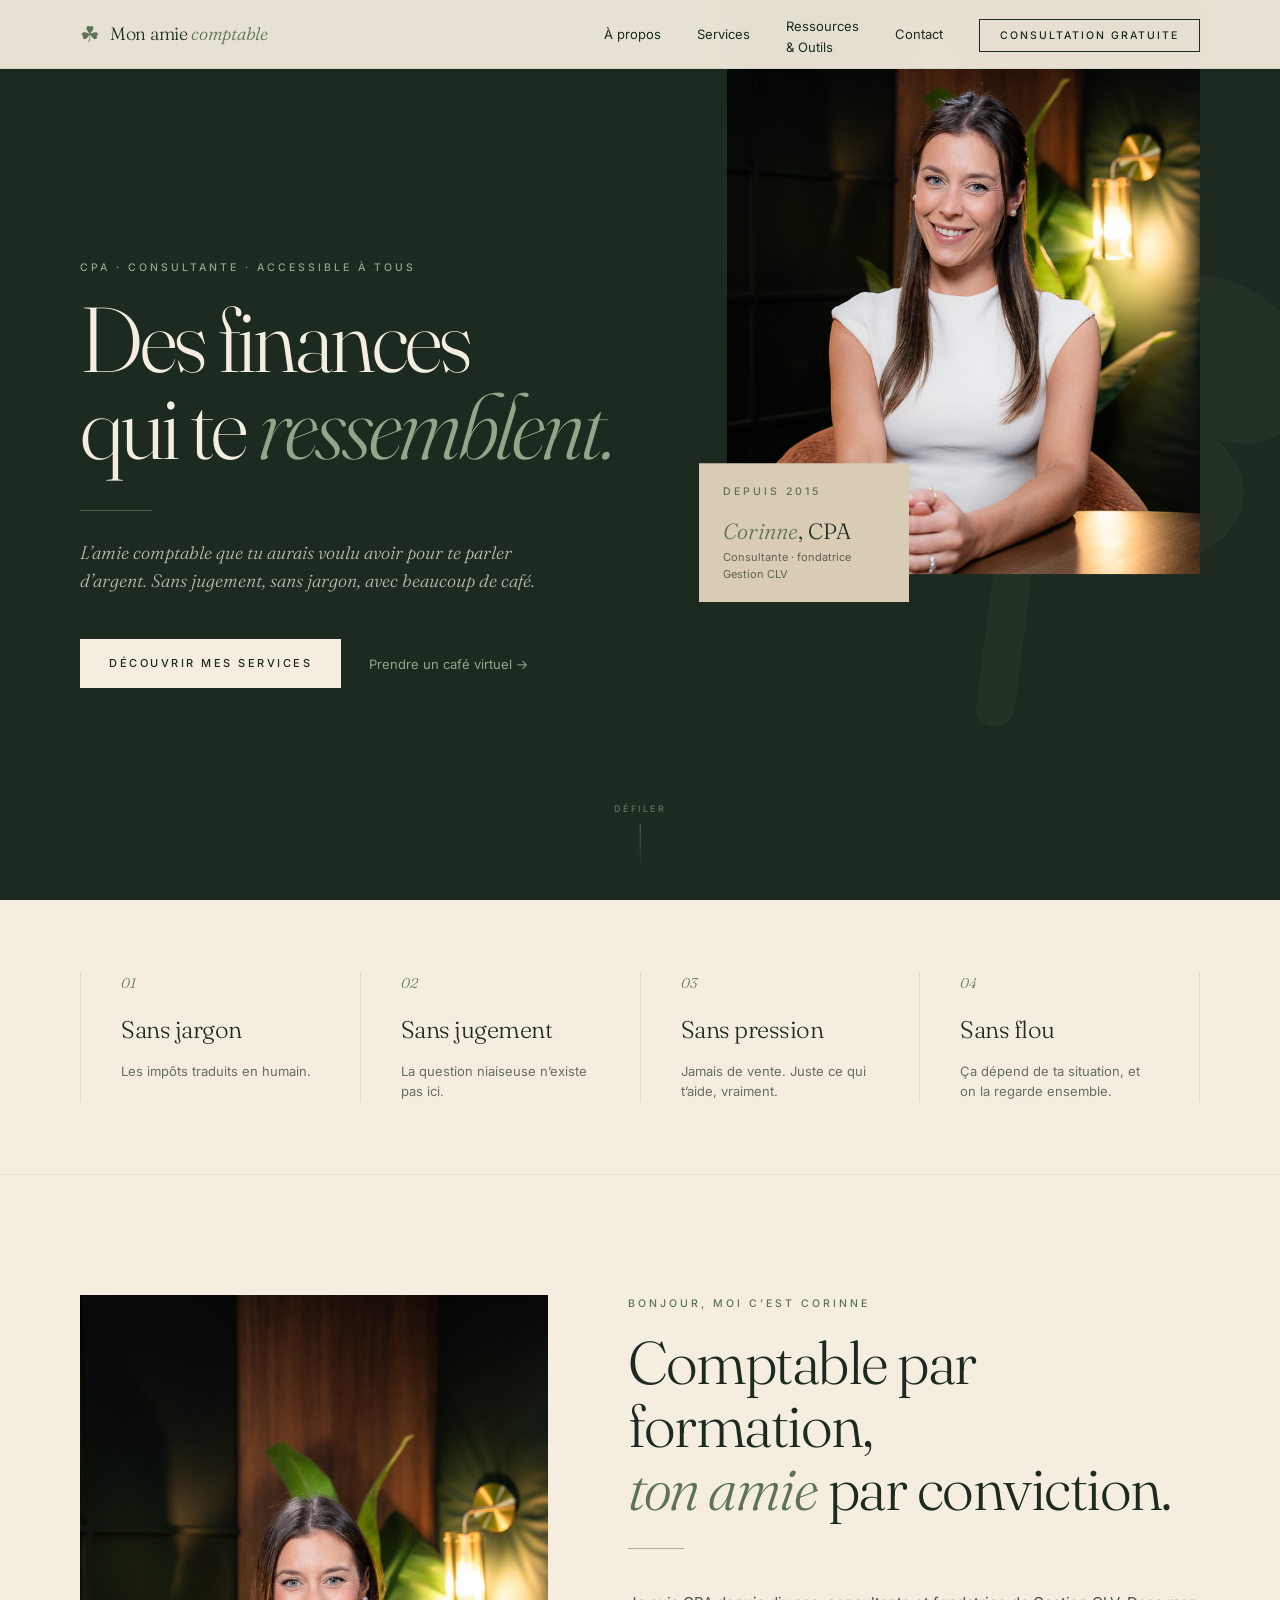
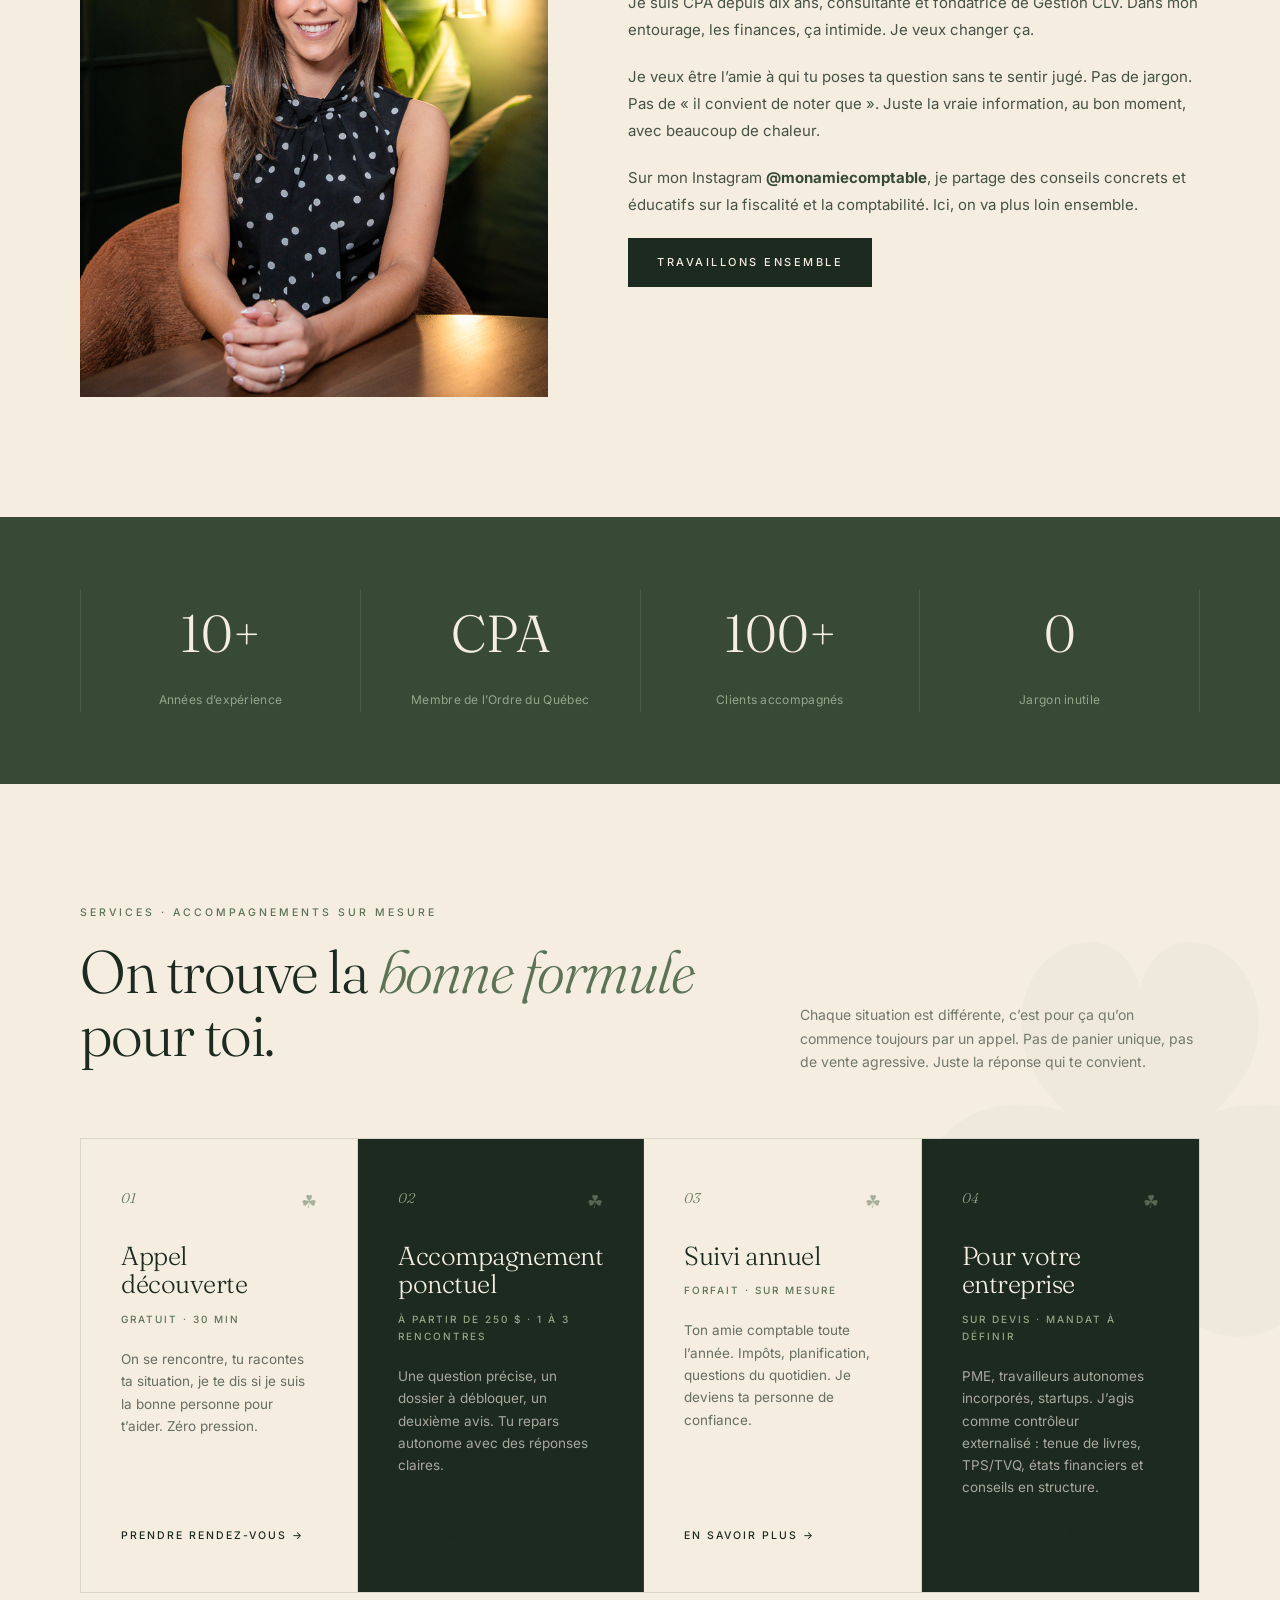
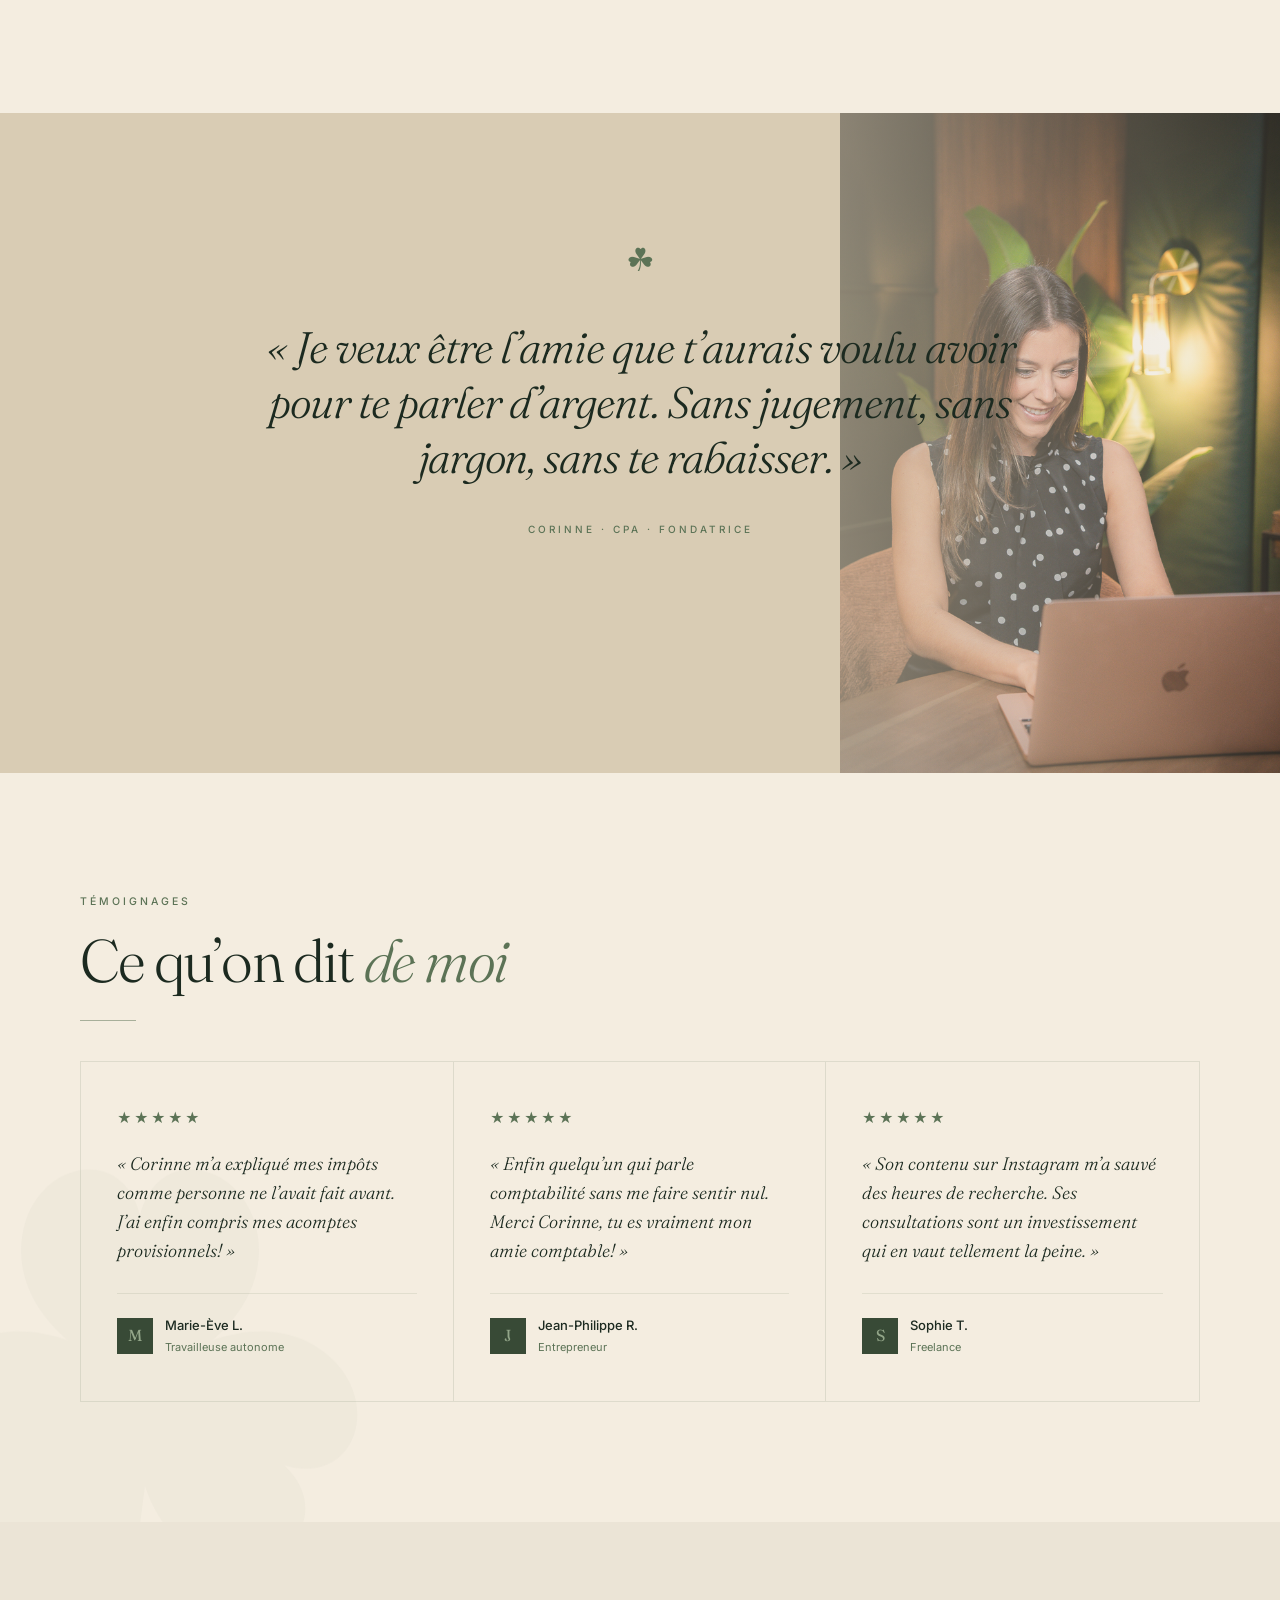
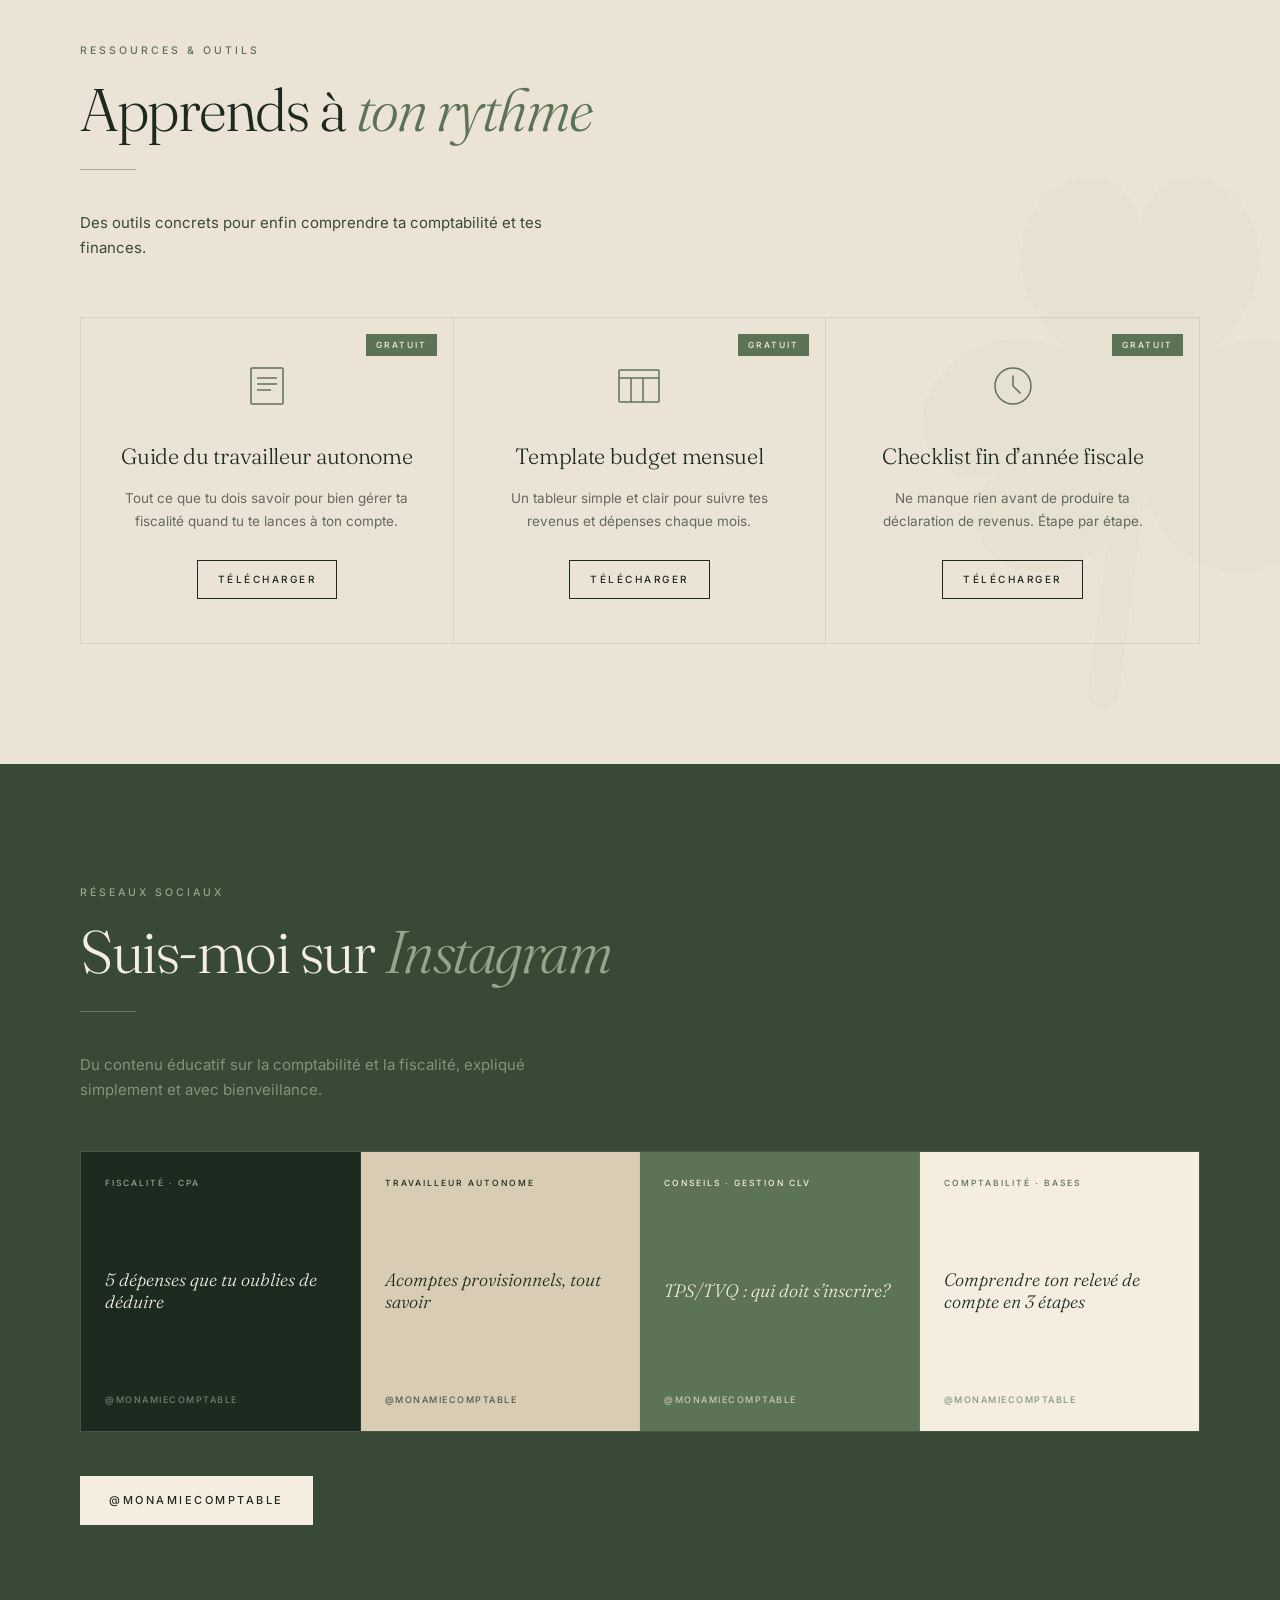
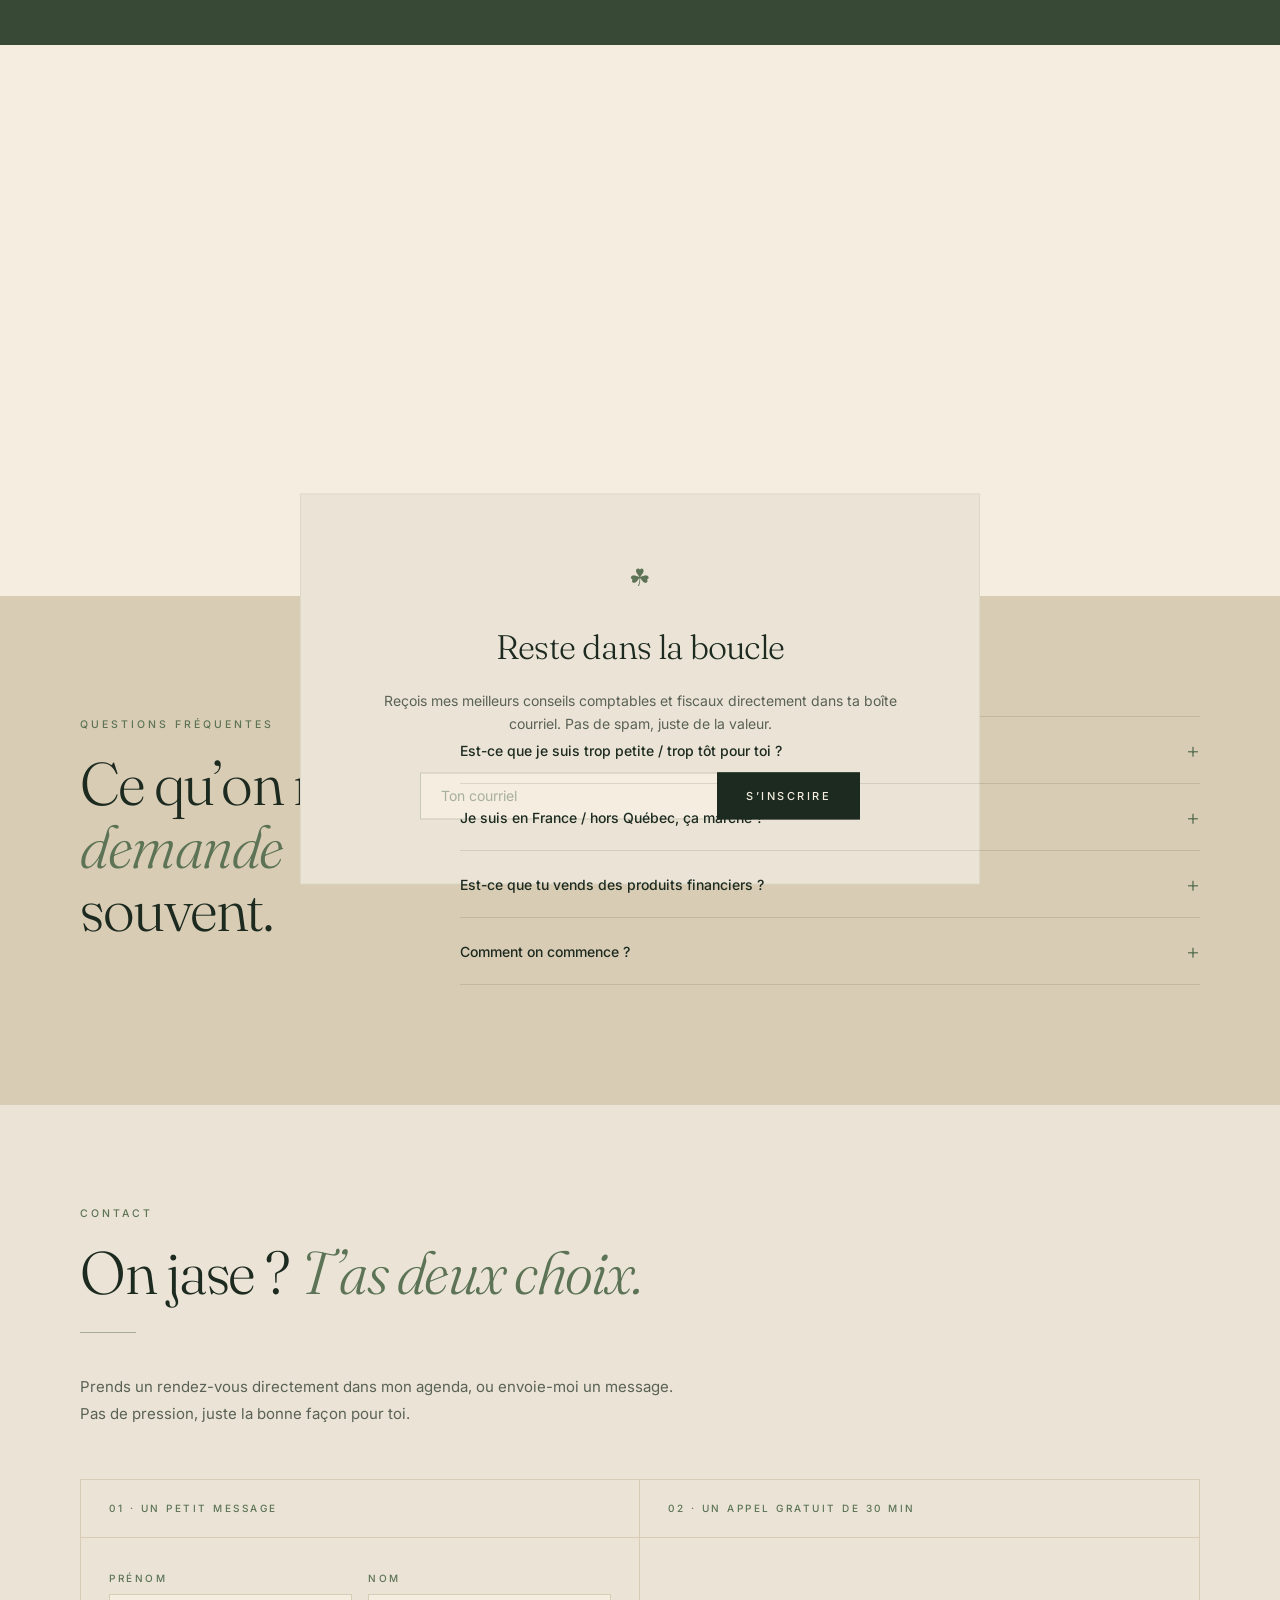
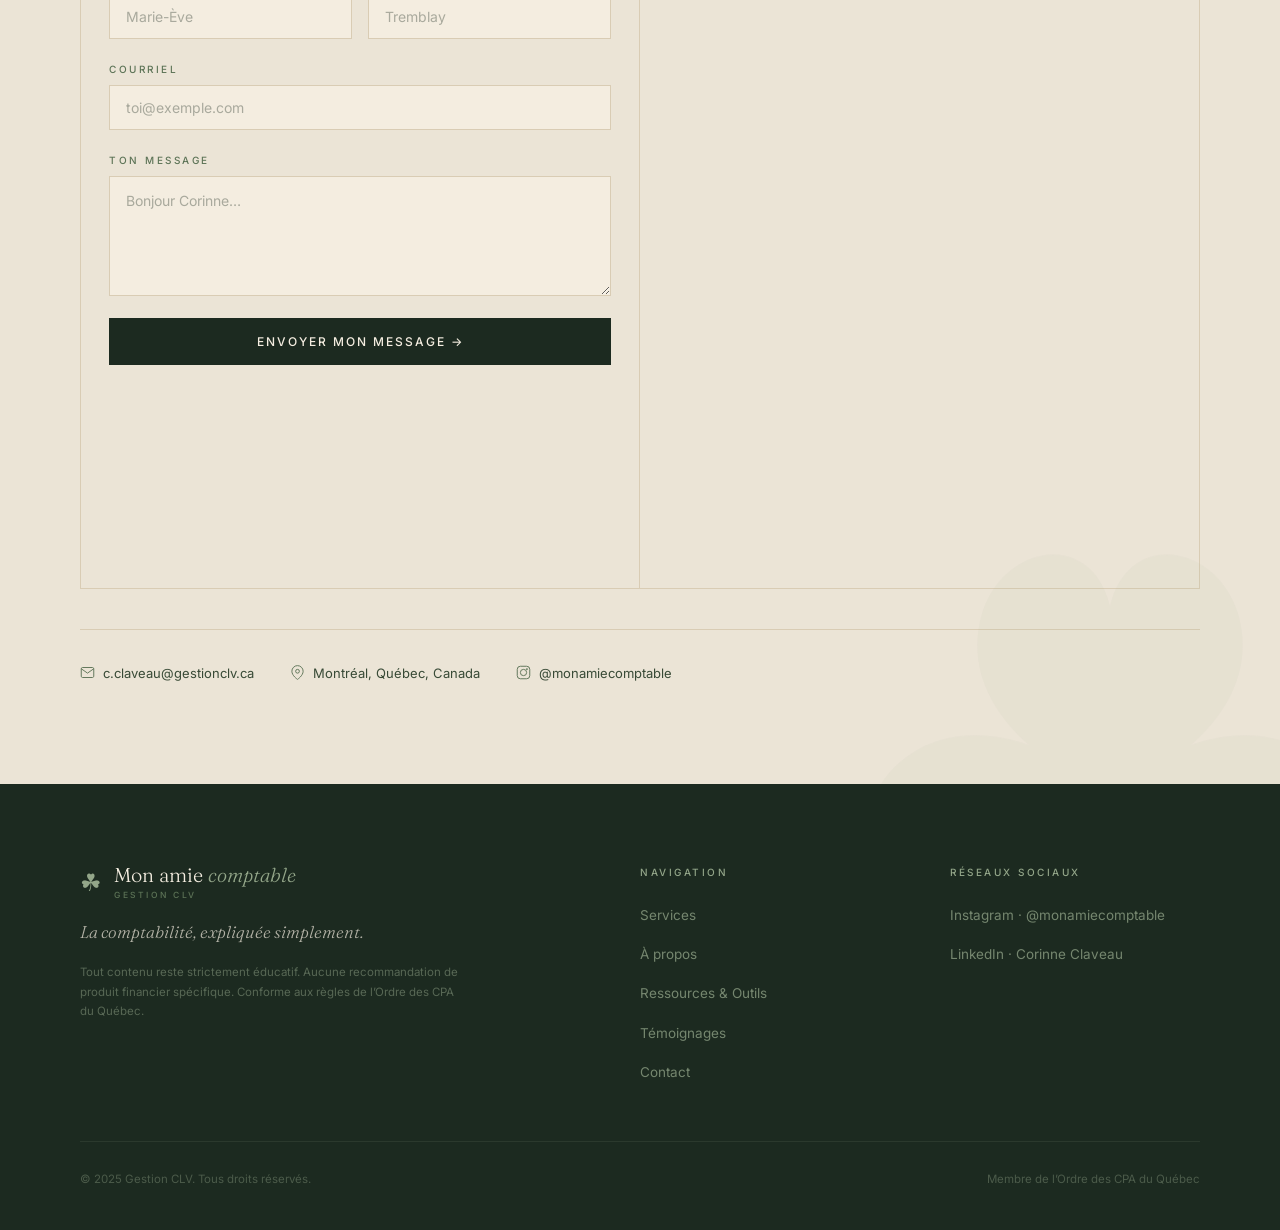
==== commit a9c10992: "Carte 04 en vert foncé, retire liste inclus, renomme CTA en savoir plus Co-Authored-By: Claude Sonne" ====
--- a/index.html
+++ b/index.html
@@ -213,7 +213,7 @@
           </p>
           <a href="#contact" class="service-card__link">En savoir plus &rarr;</a>
         </div>
-        <div class="service-card" data-animate>
+        <div class="service-card service-card--featured" data-animate>
           <div class="service-card__top">
             <span class="service-card__num">04</span>
             <span class="service-card__clover" aria-hidden="true">&#9752;&#xFE0E;</span>
@@ -223,14 +223,7 @@
           <p class="service-card__text">
             PME, travailleurs autonomes incorpor&eacute;s, startups. J&rsquo;agis comme contr&ocirc;leur externalis&eacute;&nbsp;: tenue de livres, TPS/TVQ, &eacute;tats financiers et conseils en structure.
           </p>
-          <p class="service-card__inclus-label">Ce qui est inclus</p>
-          <ul class="service-card__inclus">
-            <li>Diagnostic initial</li>
-            <li>R&eacute;vision des &eacute;tats financiers</li>
-            <li>Recommandations structur&eacute;es</li>
-            <li>Suivi sur mandat</li>
-          </ul>
-          <a href="#contact" class="service-card__link">Nous contacter &rarr;</a>
+          <a href="#contact" class="service-card__link">En savoir plus &rarr;</a>
         </div>
       </div>
     </div>
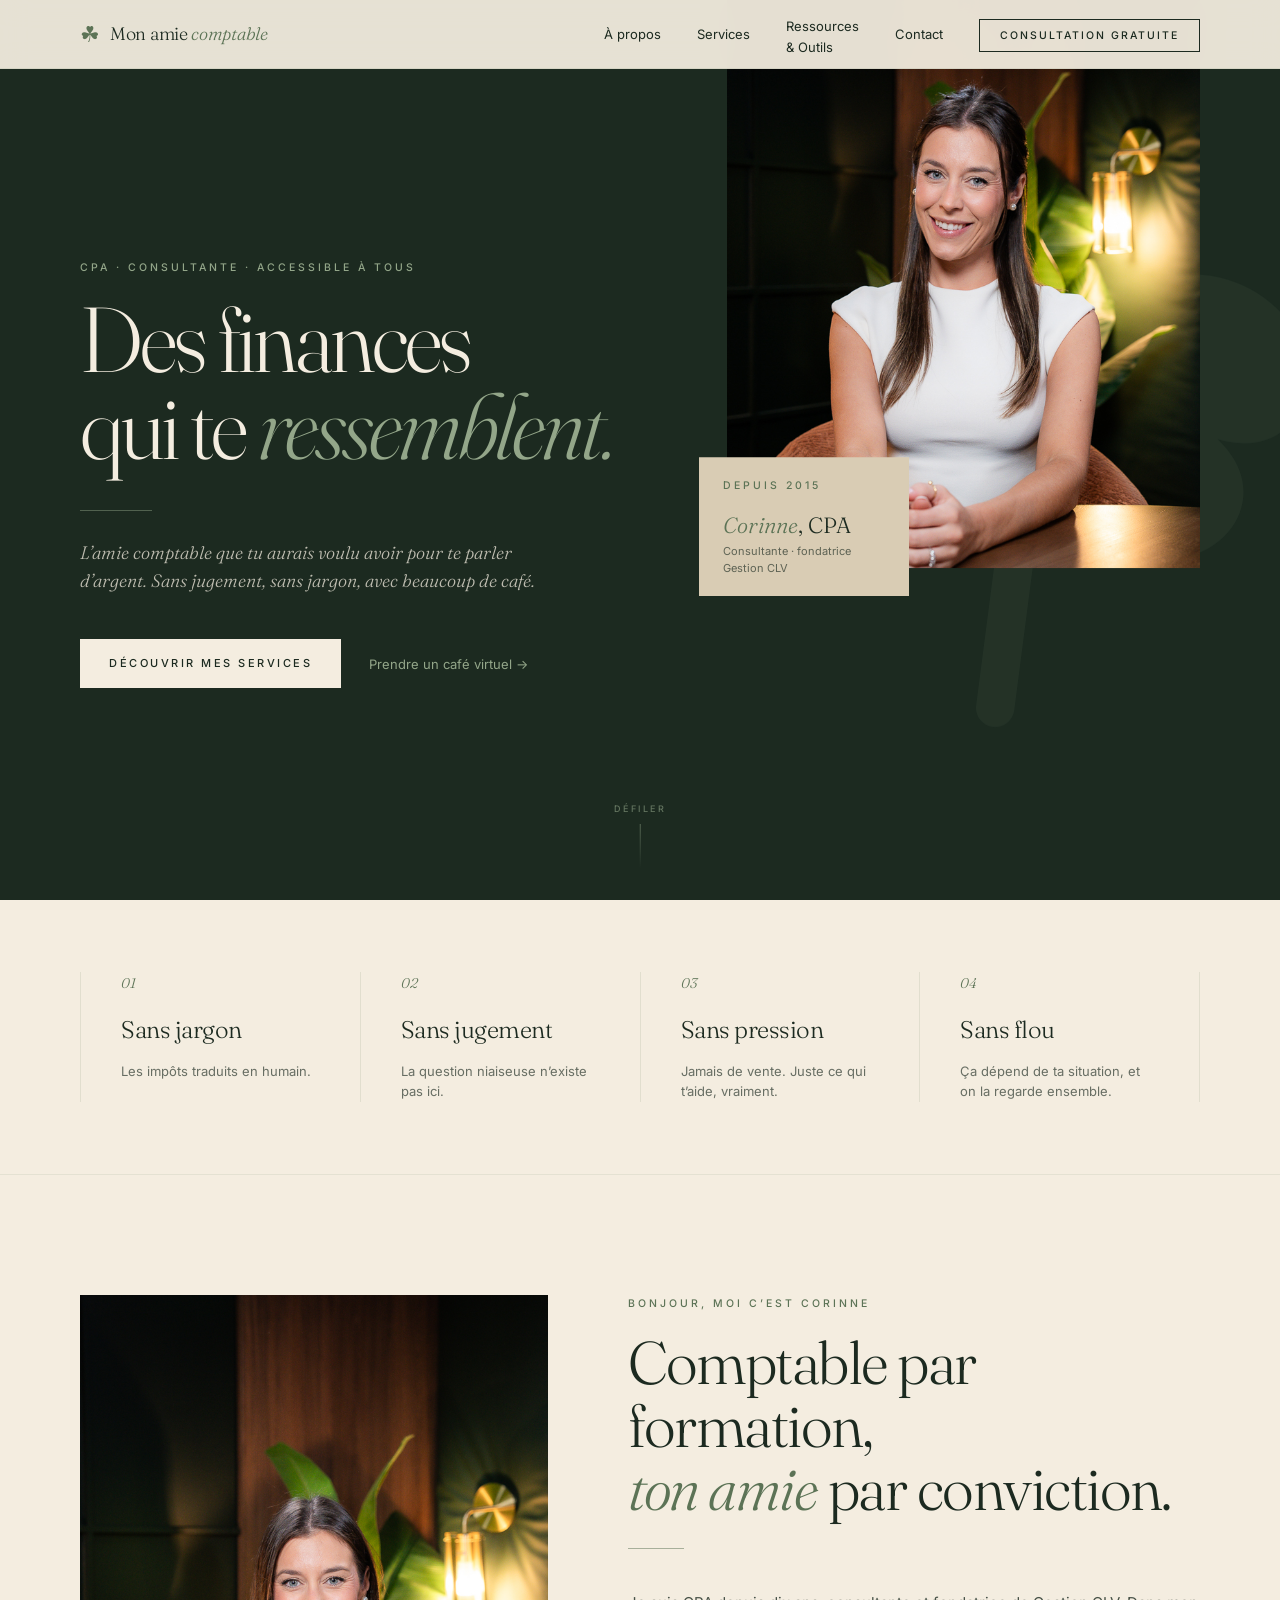
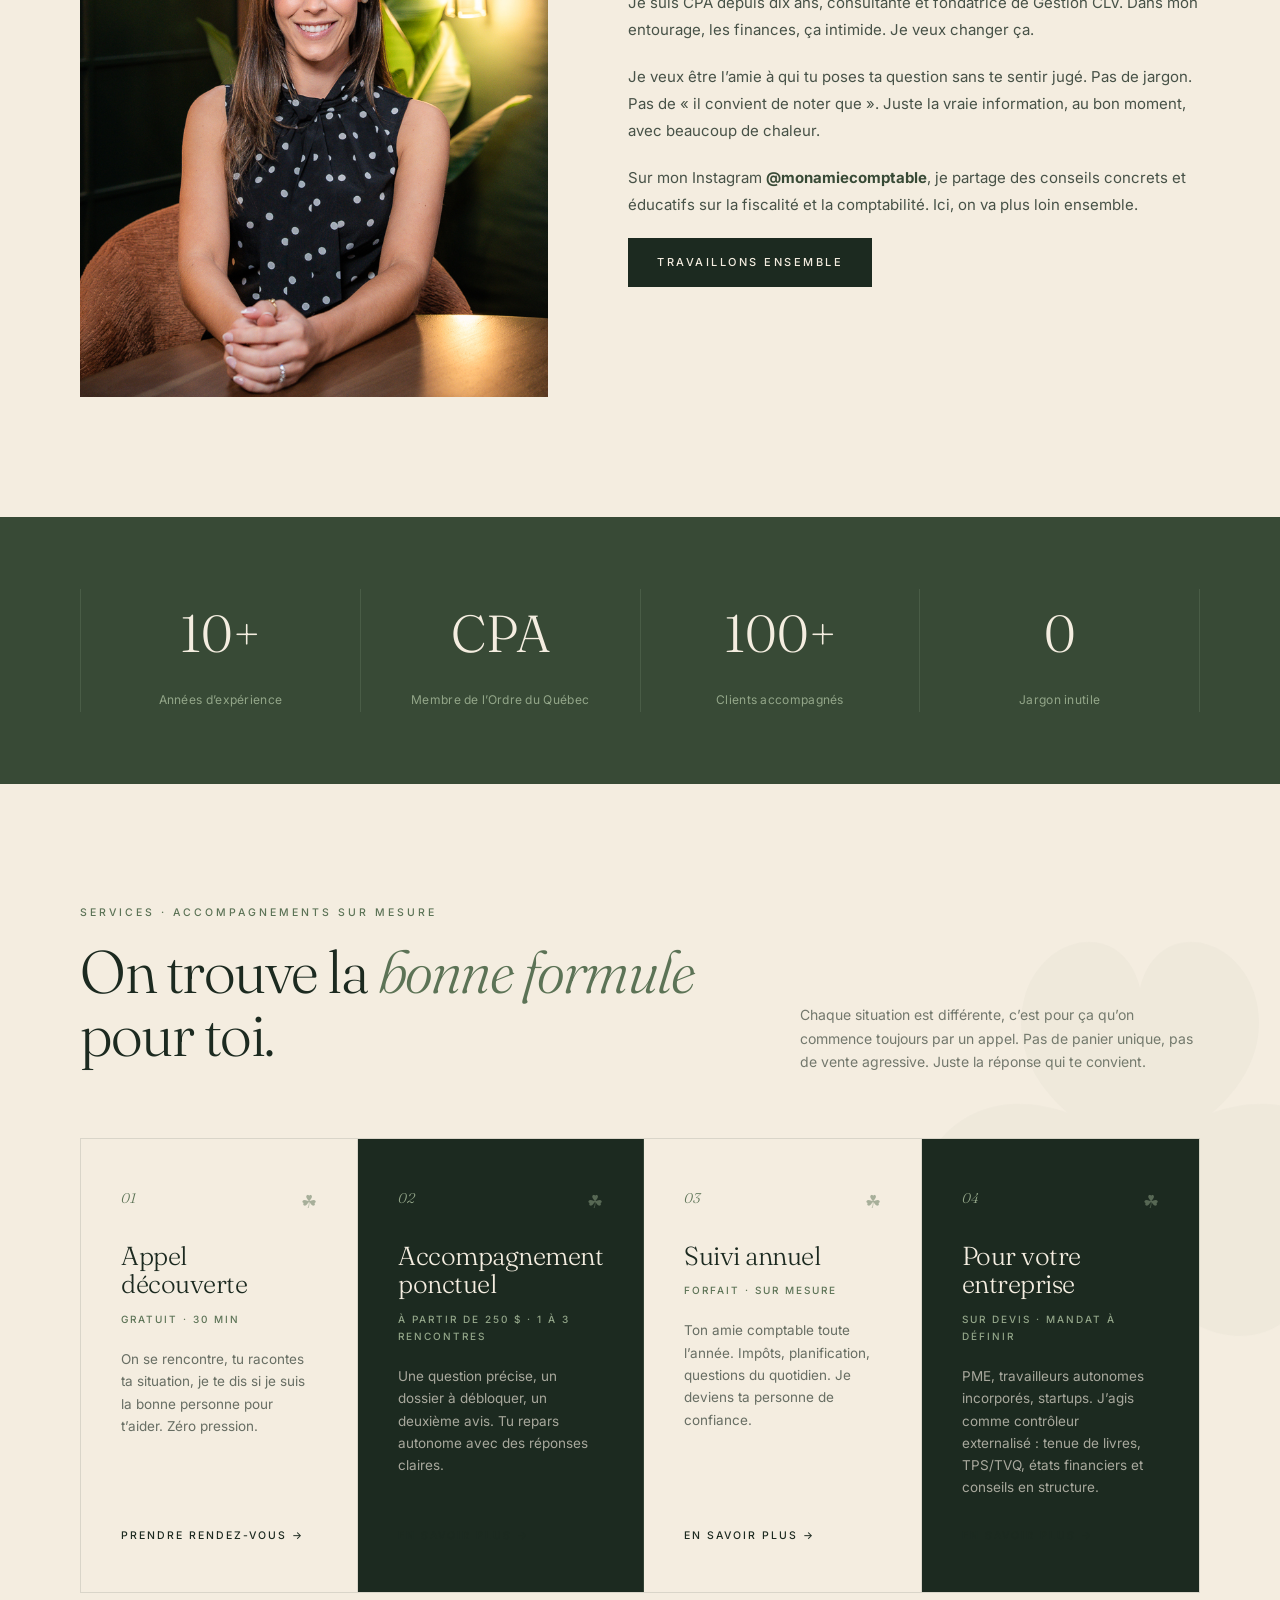
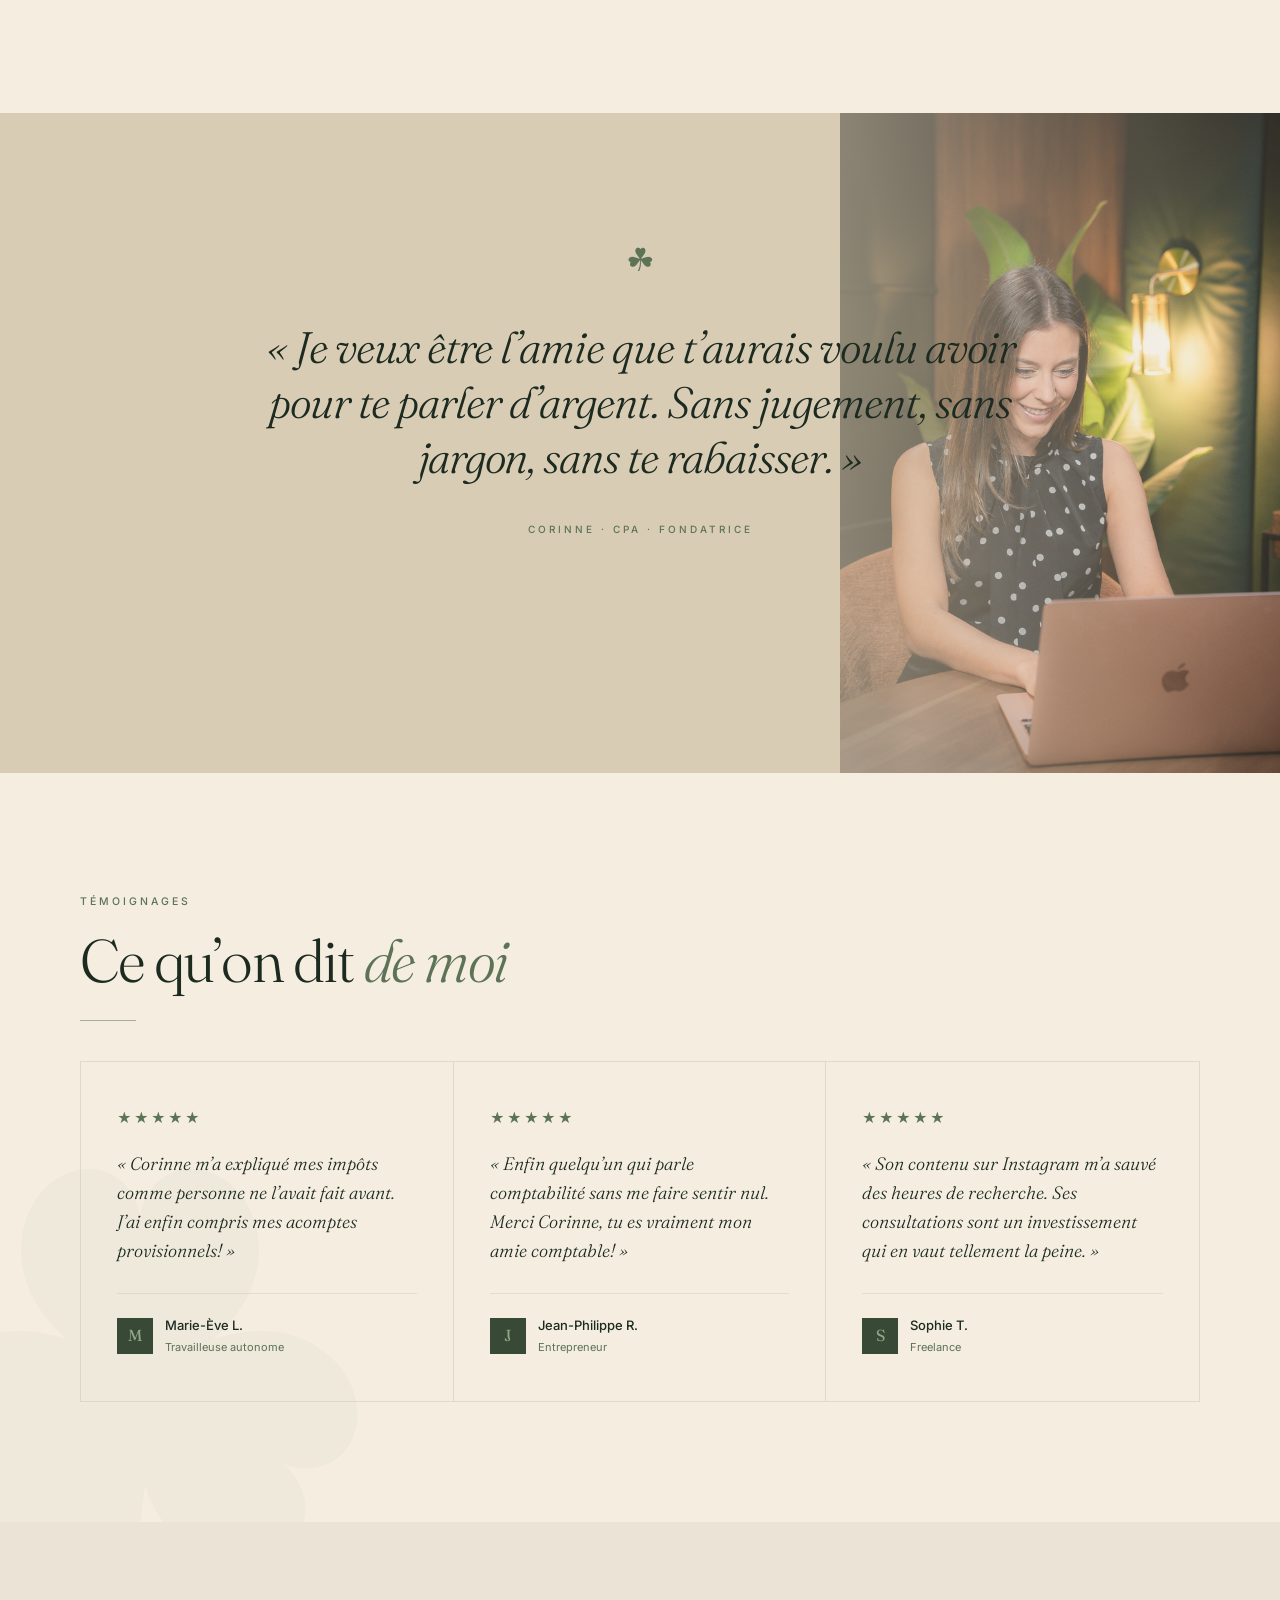
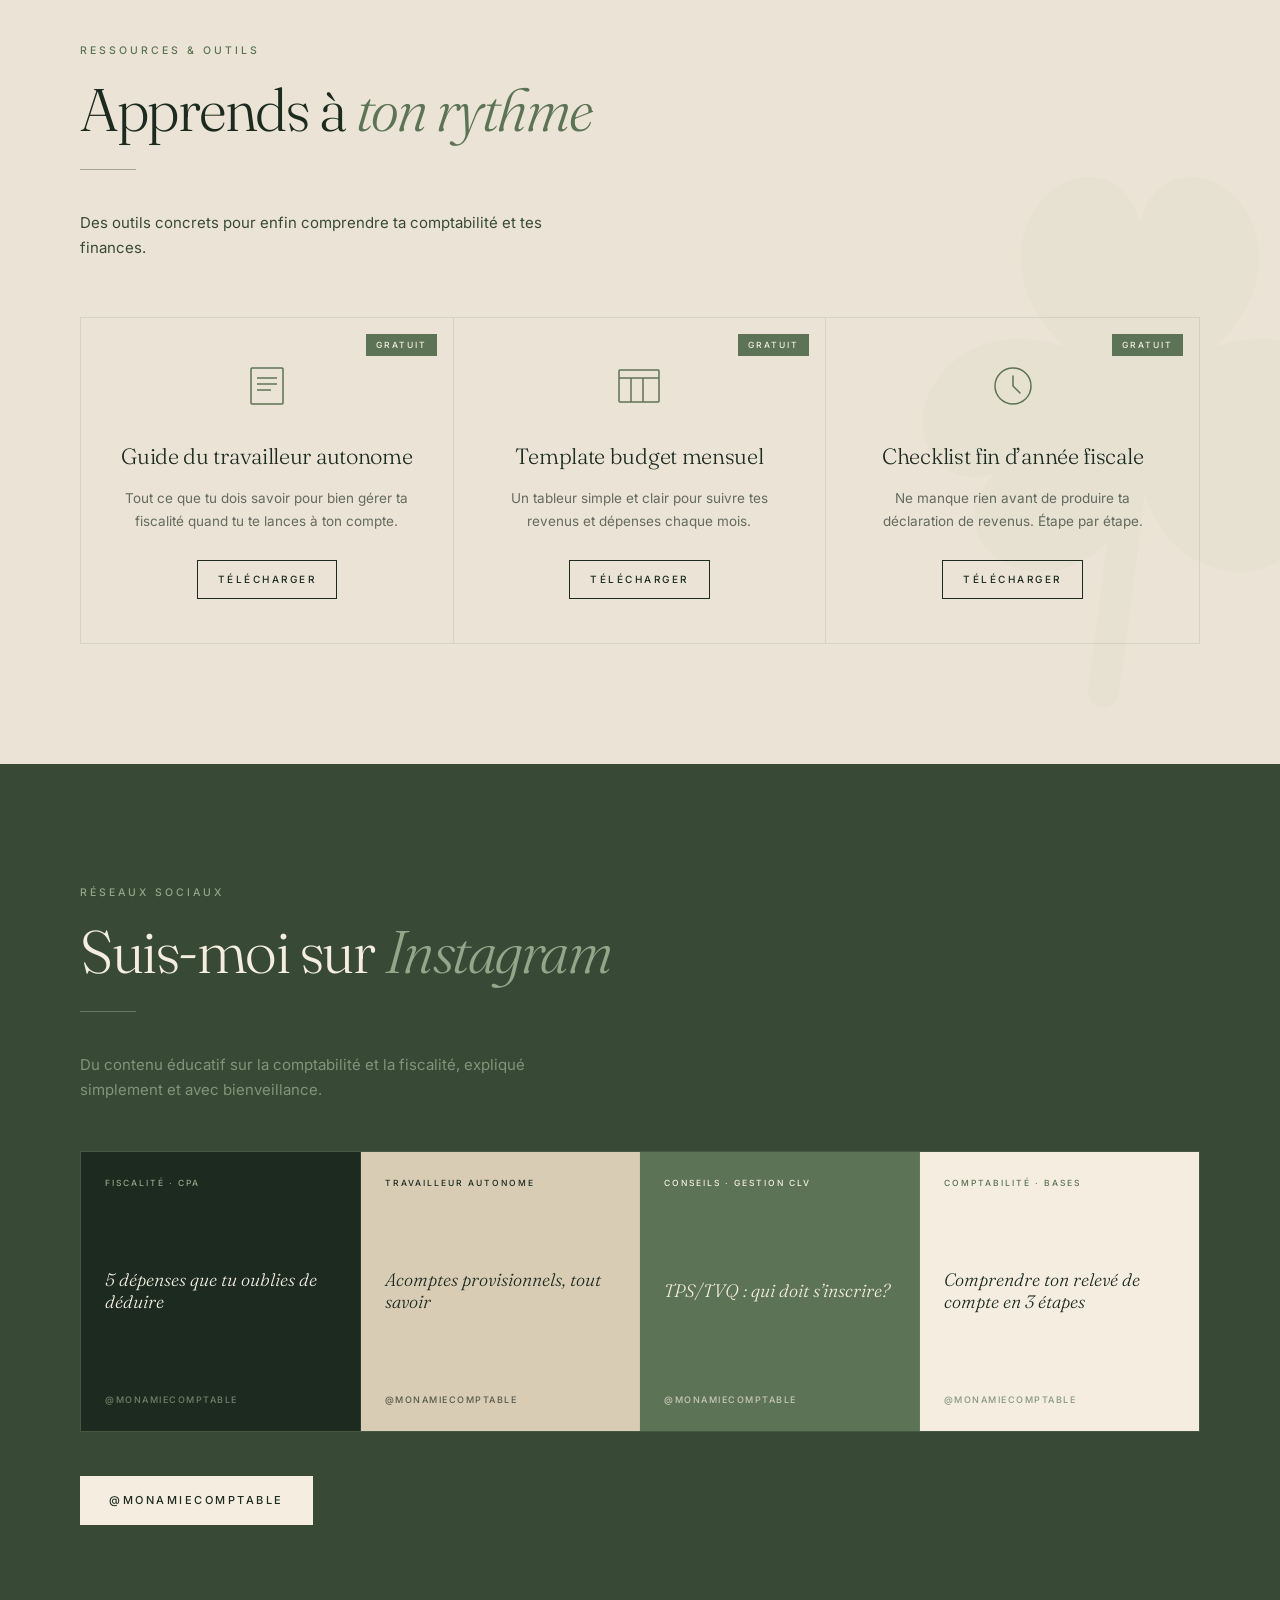
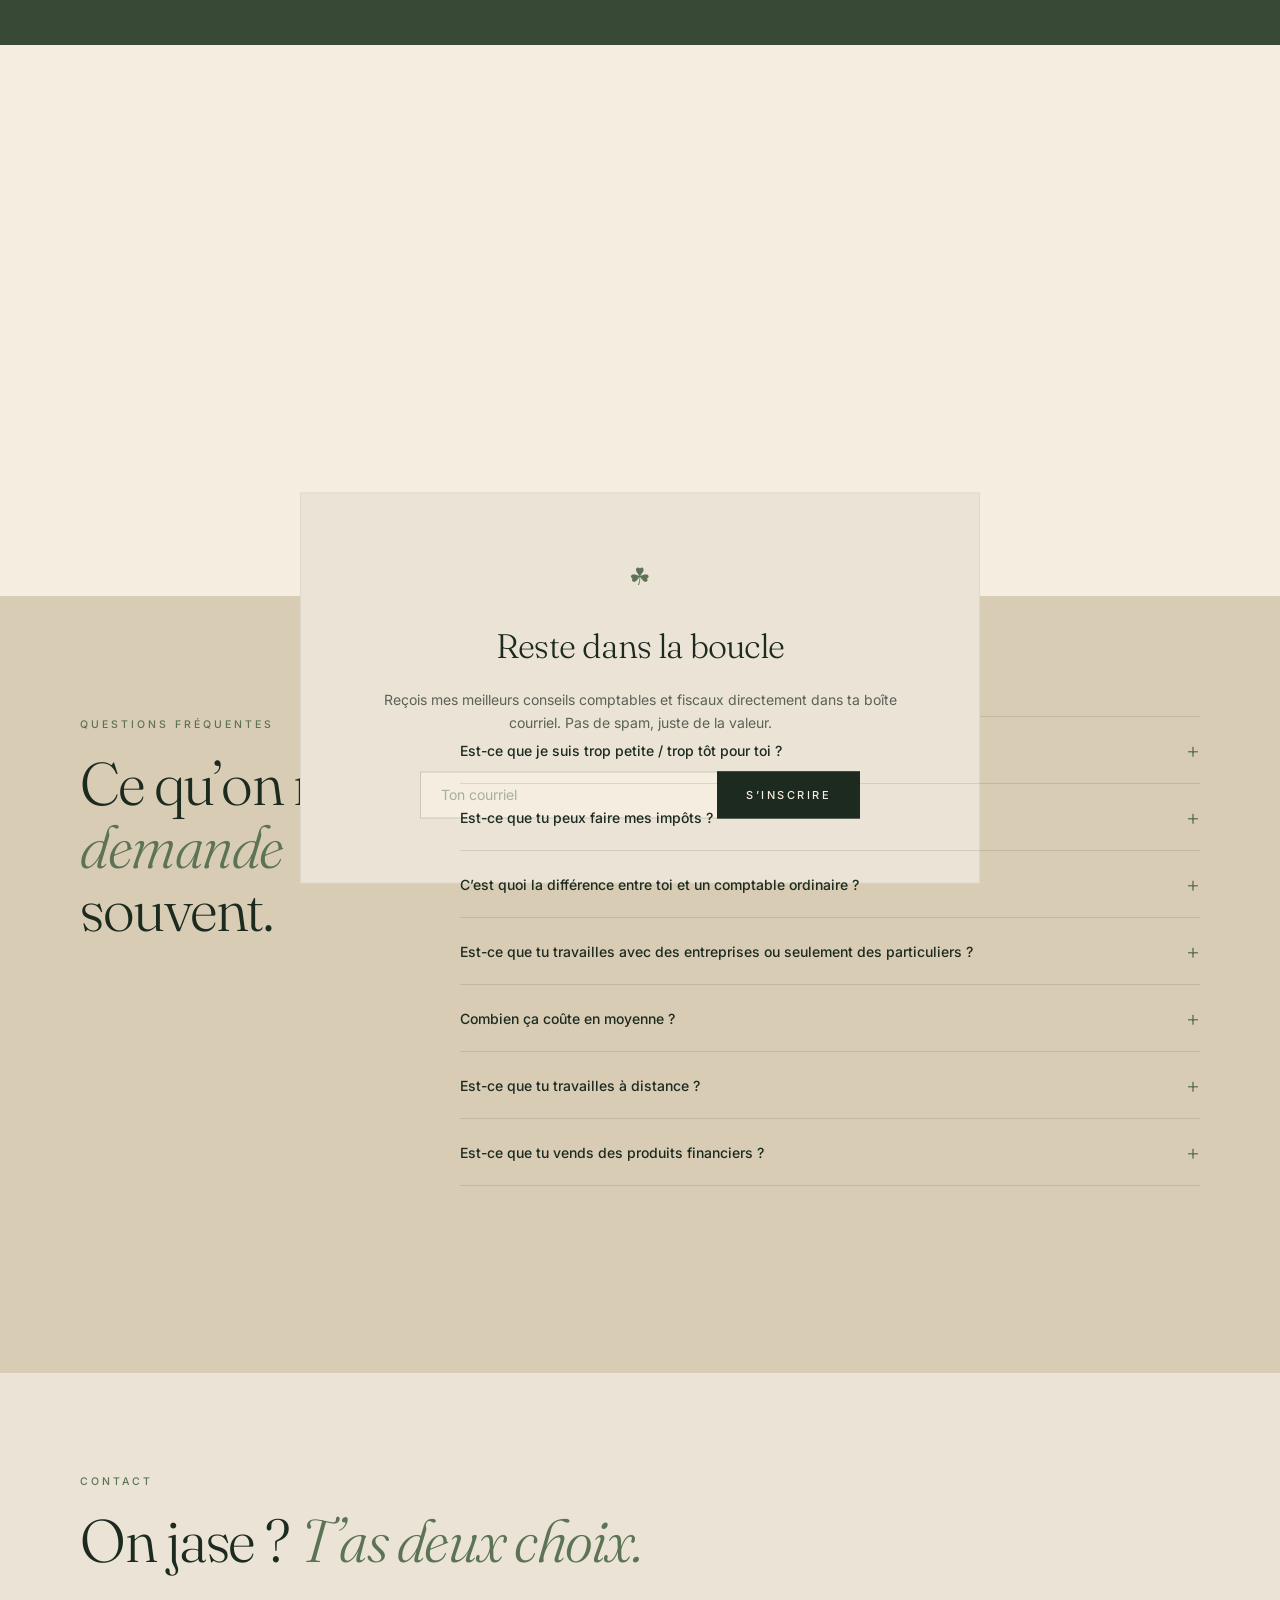
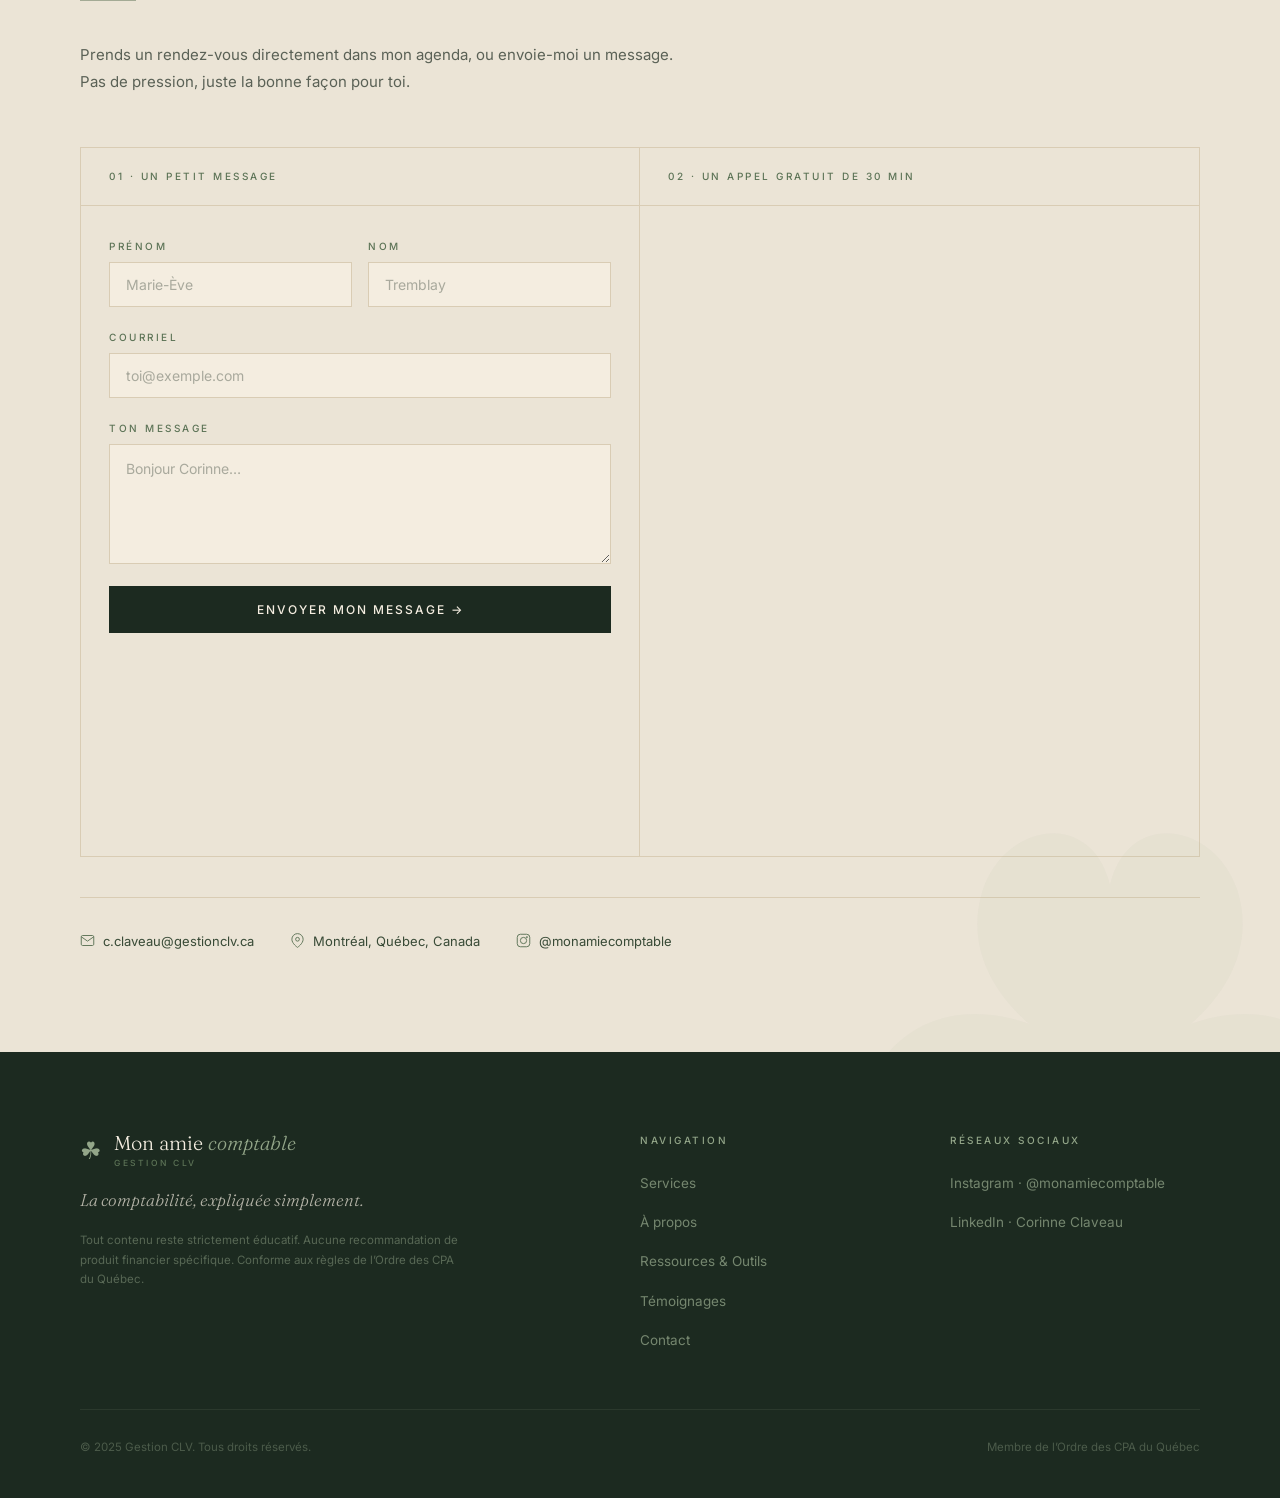
==== commit c7bf3c11: "Met à jour la section FAQ avec 8 questions et réponses révisées Co-Authored-By: Claude Sonnet 4.6 <n" ====
--- a/index.html
+++ b/index.html
@@ -421,16 +421,52 @@
               <span class="faq__icon" aria-hidden="true">+</span>
             </button>
             <div class="faq__answer" hidden>
-              <p>Non, jamais. L&rsquo;accompagnement ponctuel est fait pour &ccedil;a.</p>
-            </div>
-          </div>
-          <div class="faq__item" data-animate>
-            <button class="faq__question" aria-expanded="false">
-              <span>Je suis en France&nbsp;/ hors Qu&eacute;bec, &ccedil;a marche&nbsp;?</span>
-              <span class="faq__icon" aria-hidden="true">+</span>
-            </button>
-            <div class="faq__answer" hidden>
-              <p>Oui pour l&rsquo;accompagnement g&eacute;n&eacute;ral. Pour les imp&ocirc;ts, je me sp&eacute;cialise au Qu&eacute;bec.</p>
+              <p>Non, jamais. L&rsquo;accompagnement ponctuel est fait exactement pour &ccedil;a.</p>
+            </div>
+          </div>
+          <div class="faq__item" data-animate>
+            <button class="faq__question" aria-expanded="false">
+              <span>Est-ce que tu peux faire mes imp&ocirc;ts&nbsp;?</span>
+              <span class="faq__icon" aria-hidden="true">+</span>
+            </button>
+            <div class="faq__answer" hidden>
+              <p>Je ne fais pas tes imp&ocirc;ts &agrave; ta place, mais je t&rsquo;accompagne &agrave; chaque &eacute;tape. On peut parcourir le processus ensemble pour que tu comprennes ce que tu fais et que tu restes aux commandes de tes finances. L&rsquo;objectif, c&rsquo;est ton autonomie.</p>
+            </div>
+          </div>
+          <div class="faq__item" data-animate>
+            <button class="faq__question" aria-expanded="false">
+              <span>C&rsquo;est quoi la diff&eacute;rence entre toi et un comptable ordinaire&nbsp;?</span>
+              <span class="faq__icon" aria-hidden="true">+</span>
+            </button>
+            <div class="faq__answer" hidden>
+              <p>Je suis une CPA qui s&rsquo;adapte &agrave; chaque personne. Mon r&ocirc;le n&rsquo;est pas juste de recevoir tes papiers et te remettre un chiffre &agrave; la fin. Je suis l&agrave; pour t&rsquo;expliquer, t&rsquo;&eacute;duquer et faire en sorte que tu comprennes vraiment ce qu&rsquo;on fait ensemble.</p>
+            </div>
+          </div>
+          <div class="faq__item" data-animate>
+            <button class="faq__question" aria-expanded="false">
+              <span>Est-ce que tu travailles avec des entreprises ou seulement des particuliers&nbsp;?</span>
+              <span class="faq__icon" aria-hidden="true">+</span>
+            </button>
+            <div class="faq__answer" hidden>
+              <p>Les deux. Ces derniers temps, mes mandats sont surtout avec des PME et des startups qui cherchent un appui comptable sur mesure, mais j&rsquo;accompagne aussi des particuliers et des travailleurs autonomes.</p>
+            </div>
+          </div>
+          <div class="faq__item" data-animate>
+            <button class="faq__question" aria-expanded="false">
+              <span>Combien &ccedil;a co&ucirc;te en moyenne&nbsp;?</span>
+              <span class="faq__icon" aria-hidden="true">+</span>
+            </button>
+            <div class="faq__answer" hidden>
+              <p>&Ccedil;a varie selon le type de service et de client. Je t&rsquo;invite &agrave; me contacter pour qu&rsquo;on discute de ta situation et qu&rsquo;on trouve la formule qui te convient.</p>
+            </div>
+          </div>
+          <div class="faq__item" data-animate>
+            <button class="faq__question" aria-expanded="false">
+              <span>Est-ce que tu travailles &agrave; distance&nbsp;?</span>
+              <span class="faq__icon" aria-hidden="true">+</span>
+            </button>
+            <div class="faq__answer" hidden>
+              <p>Oui, tous mes services sont offerts &agrave; distance pour offrir la flexibilit&eacute; dont mes clients ont besoin. Peu importe o&ugrave; tu es dans le monde, on peut travailler ensemble.</p>
             </div>
           </div>
           <div class="faq__item" data-animate>
@@ -439,7 +475,7 @@
               <span class="faq__icon" aria-hidden="true">+</span>
             </button>
             <div class="faq__answer" hidden>
-              <p>Non, jamais. Je suis CPA, pas corti&egrave;re. C&rsquo;est une d&eacute;cision volontaire.</p>
+              <p>Non, jamais. Je ne te conseillerai jamais un produit financier ni ne te dirai dans quoi investir. Mais je peux t&rsquo;aider &agrave; comprendre comment les utiliser, o&ugrave; aller chercher l&rsquo;information et pourquoi c&rsquo;est important de t&rsquo;y int&eacute;resser.</p>
             </div>
           </div>
           <div class="faq__item" data-animate>
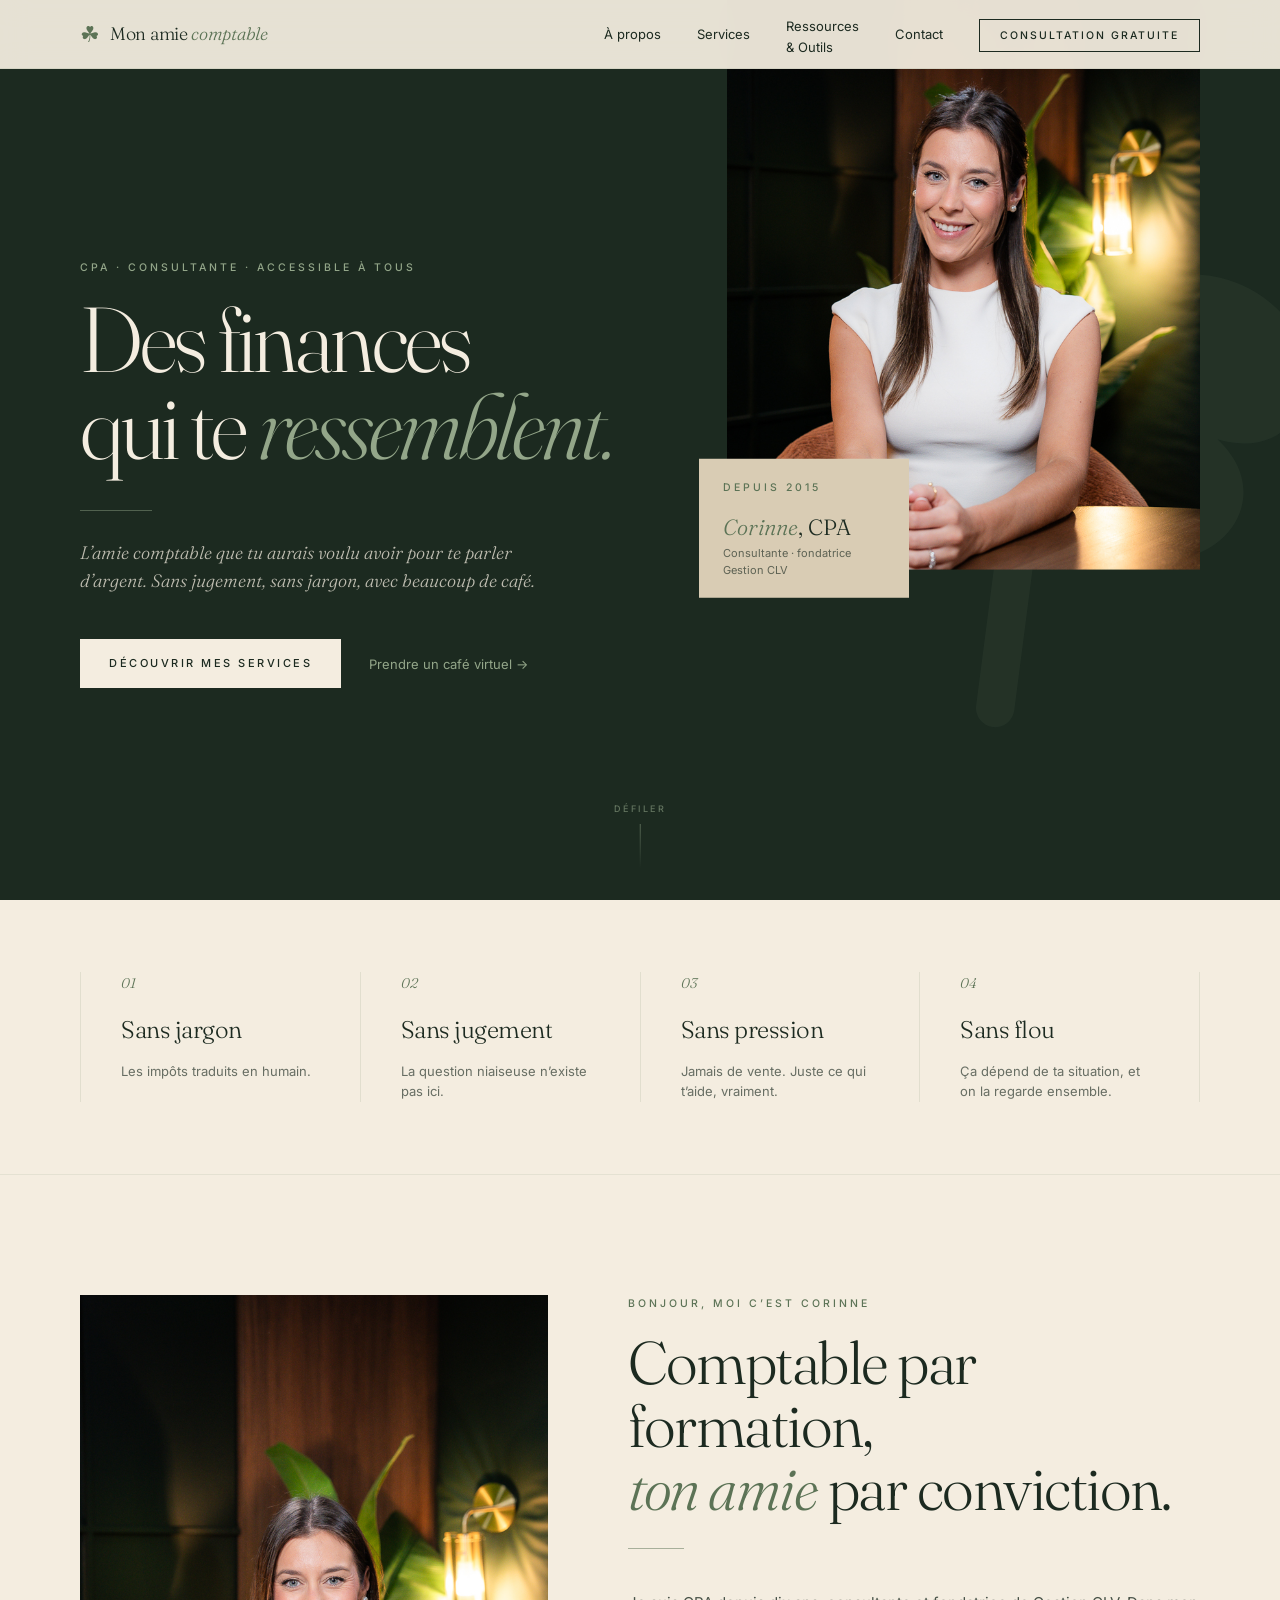
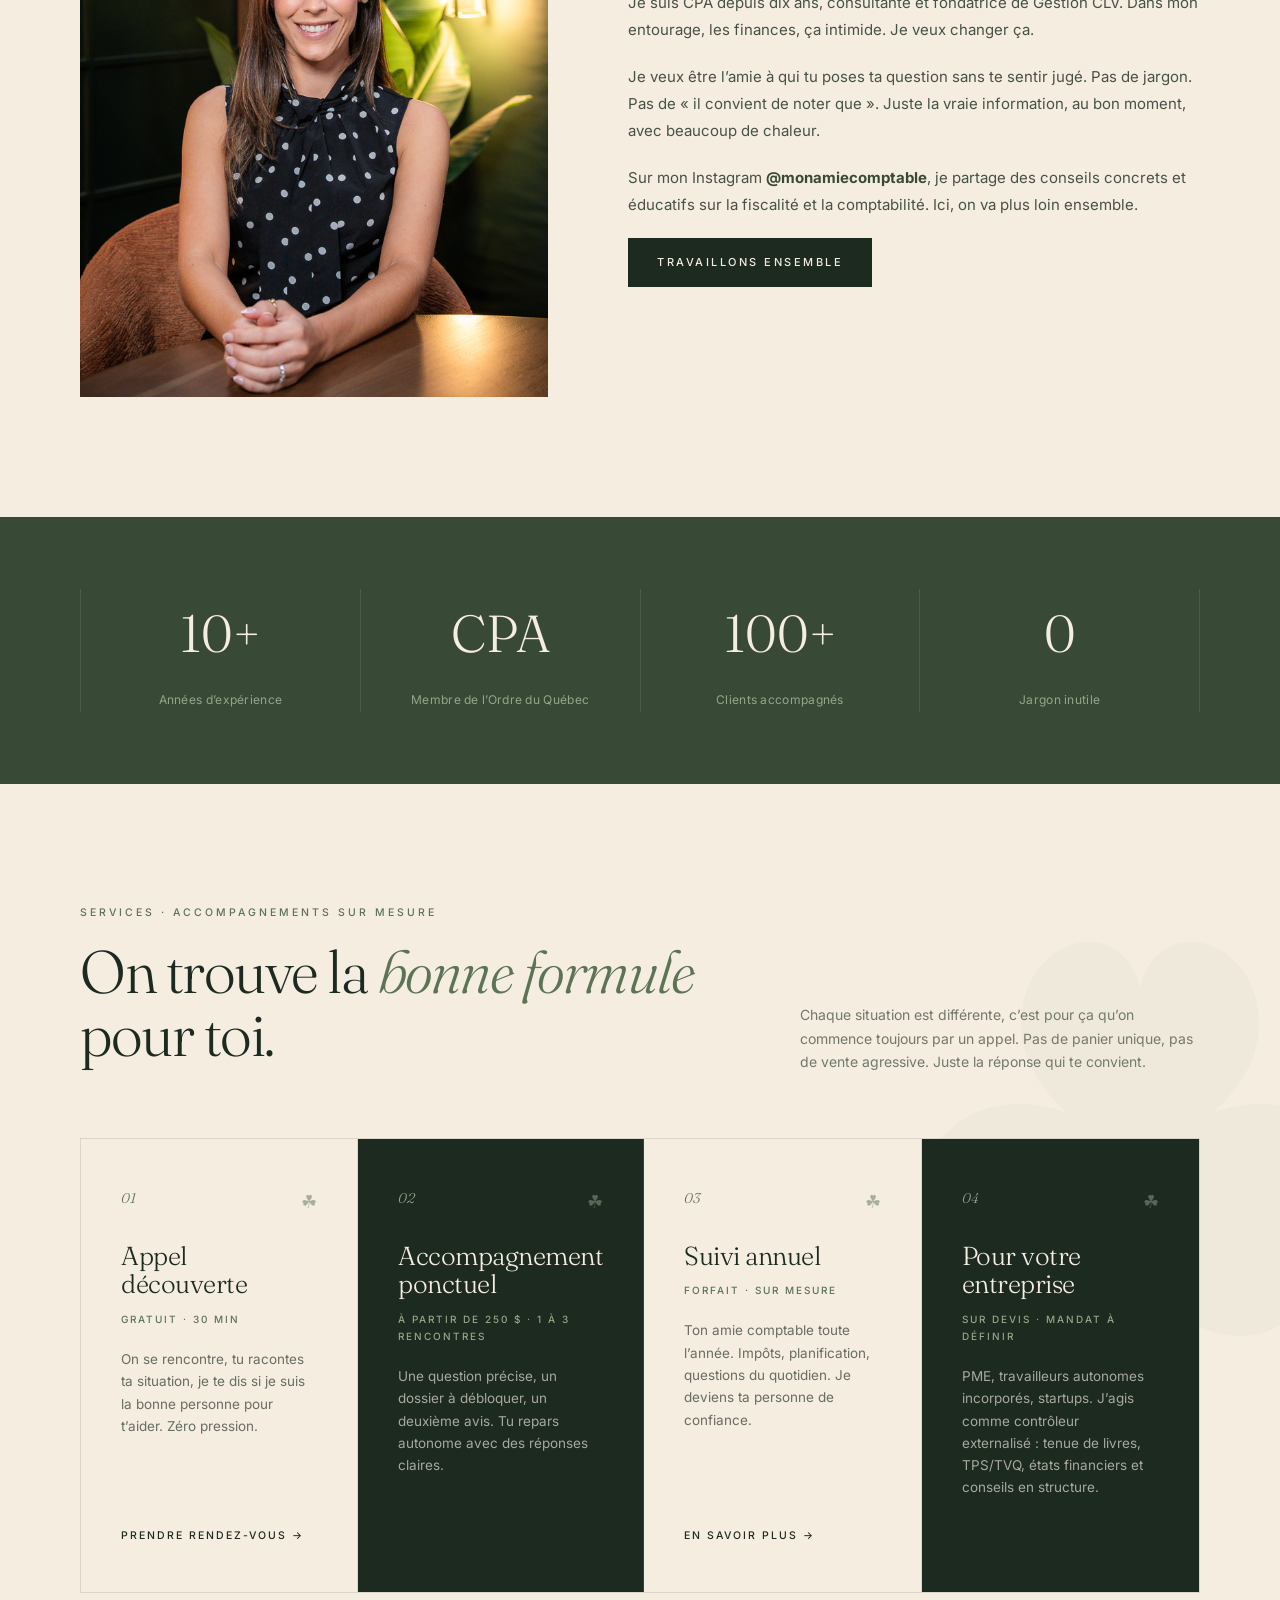
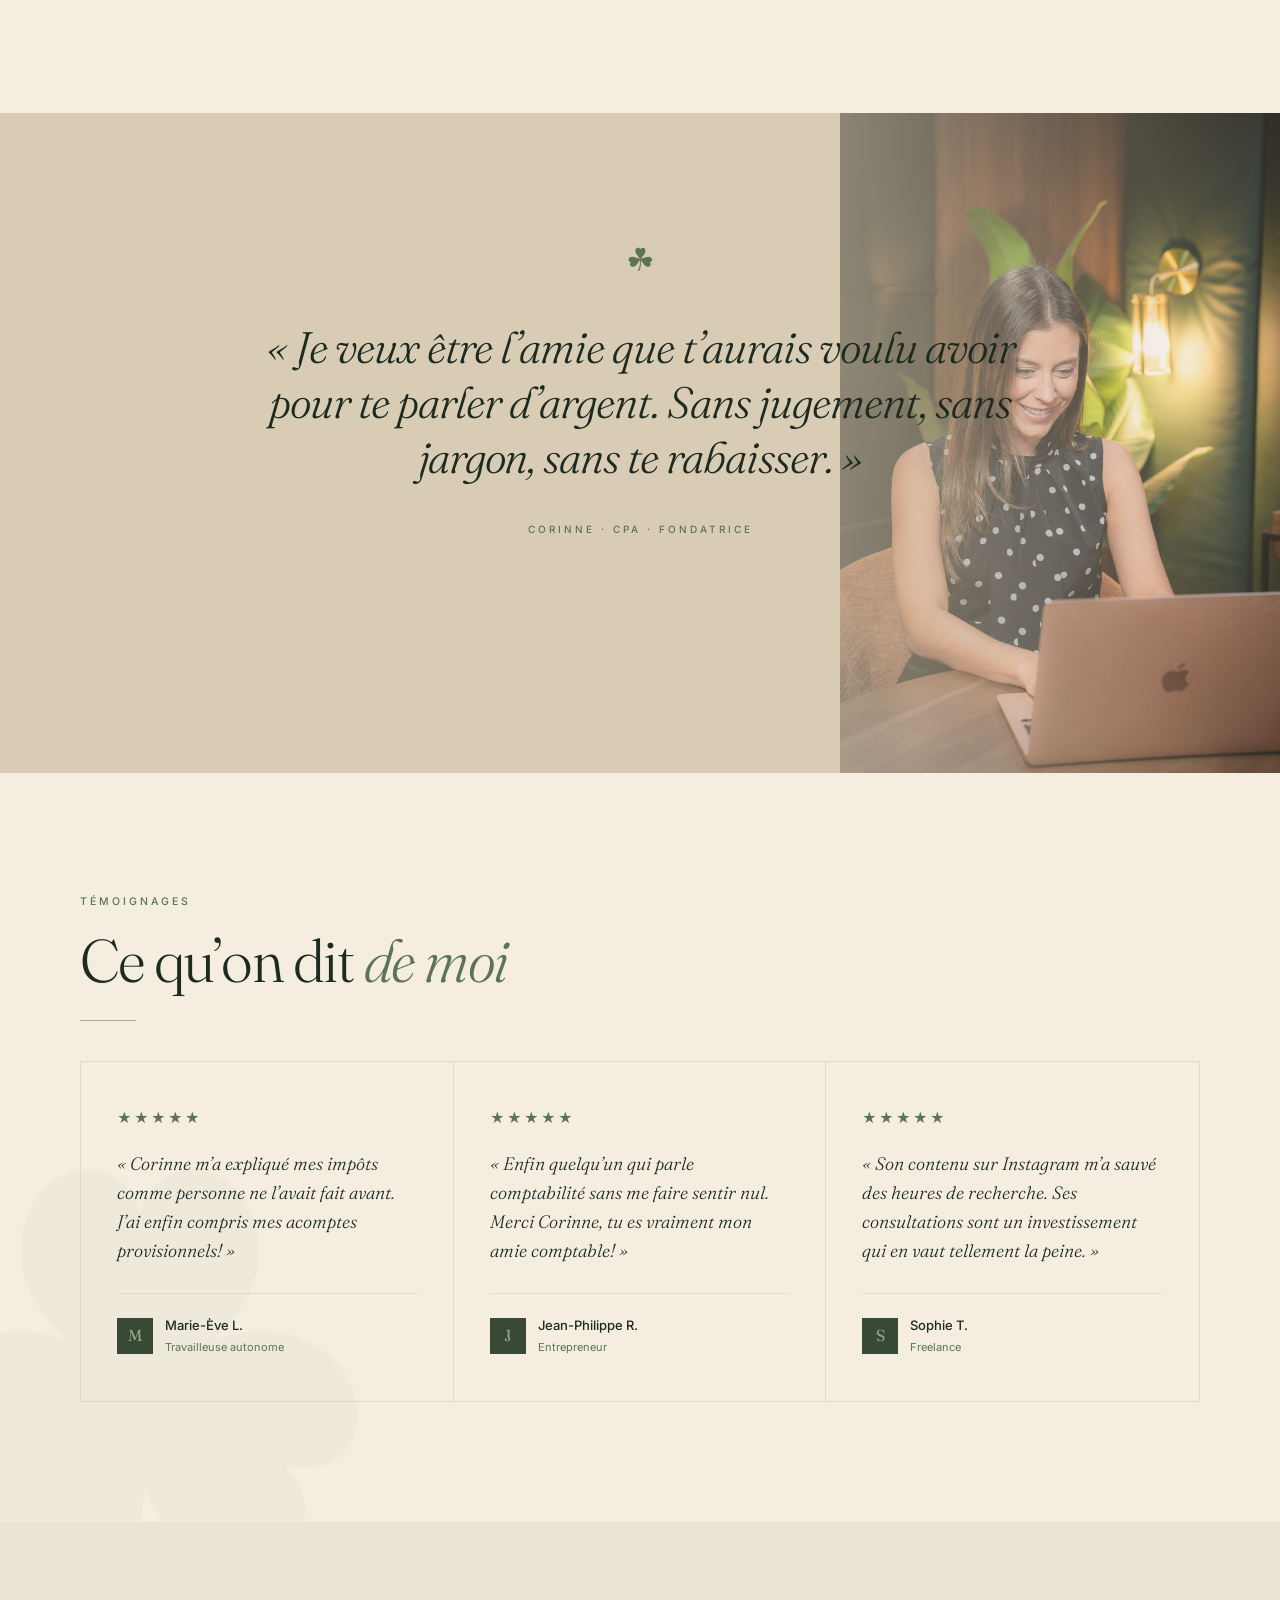
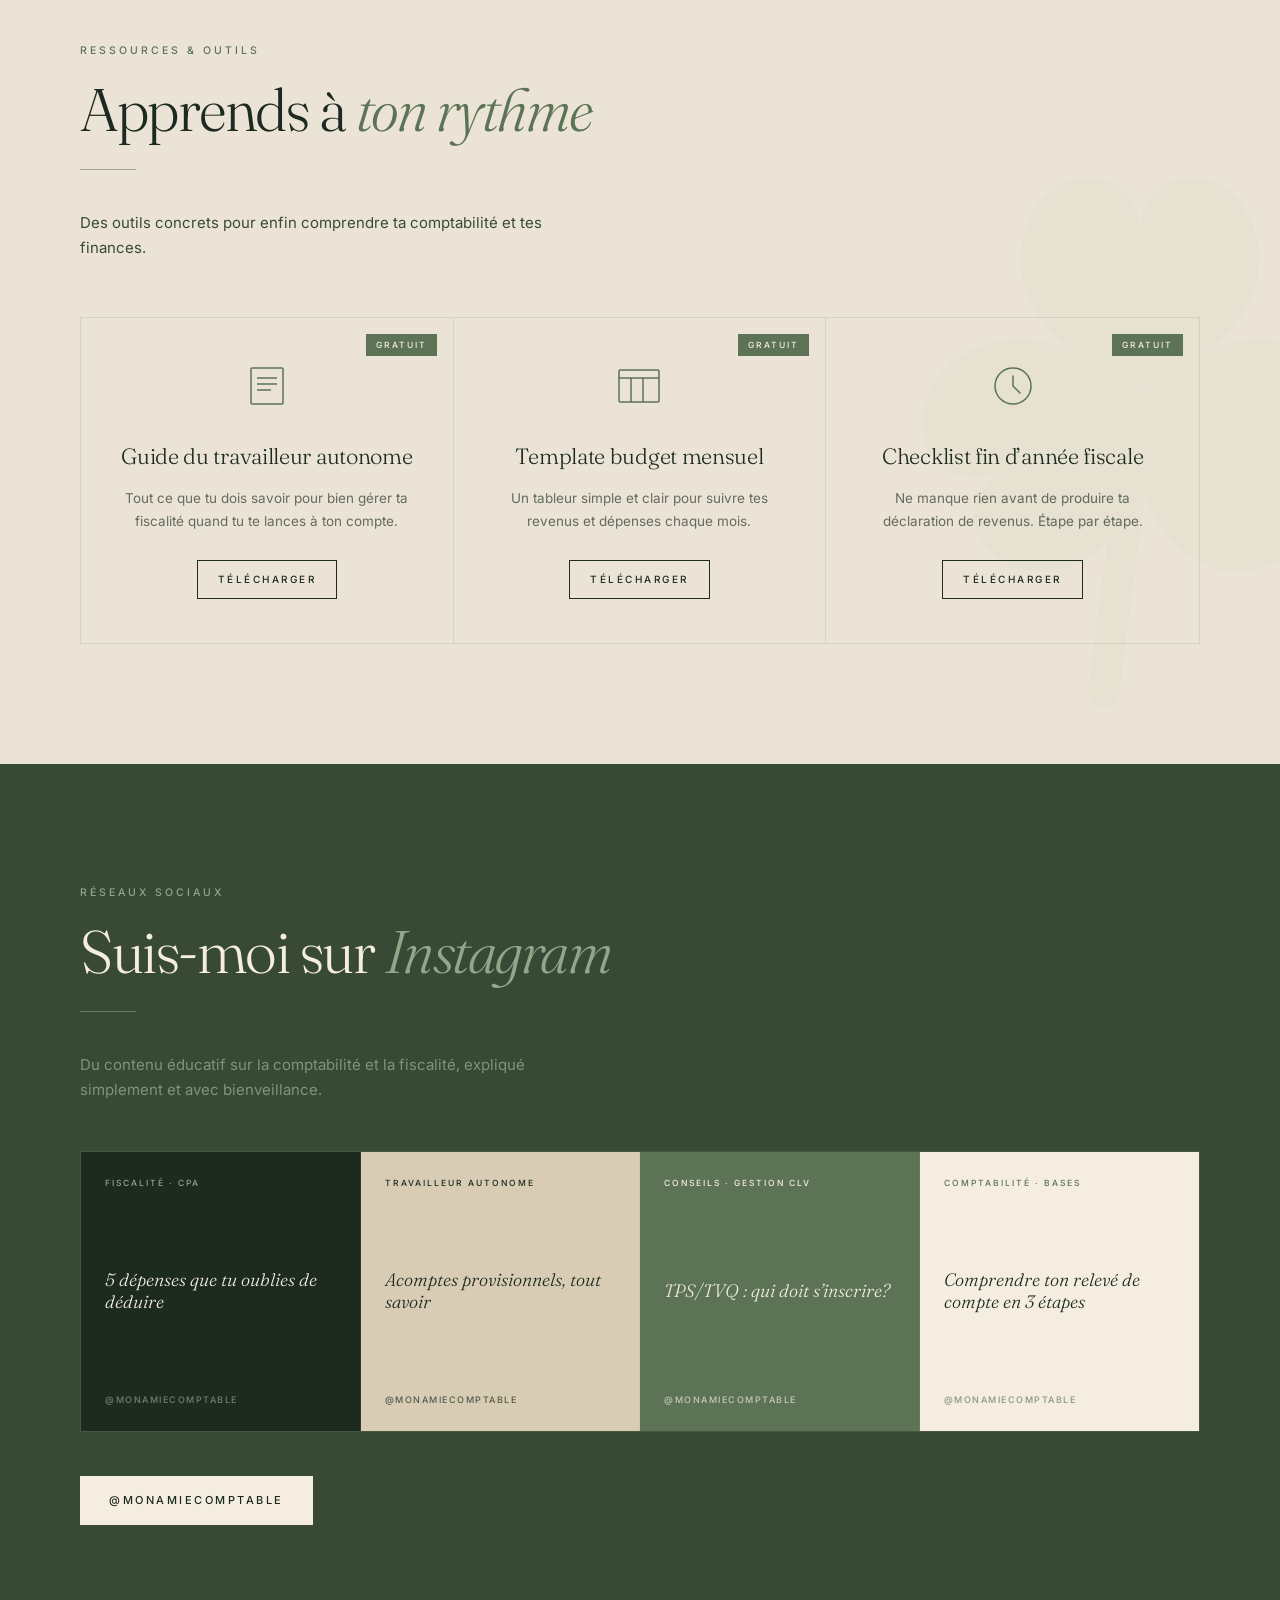
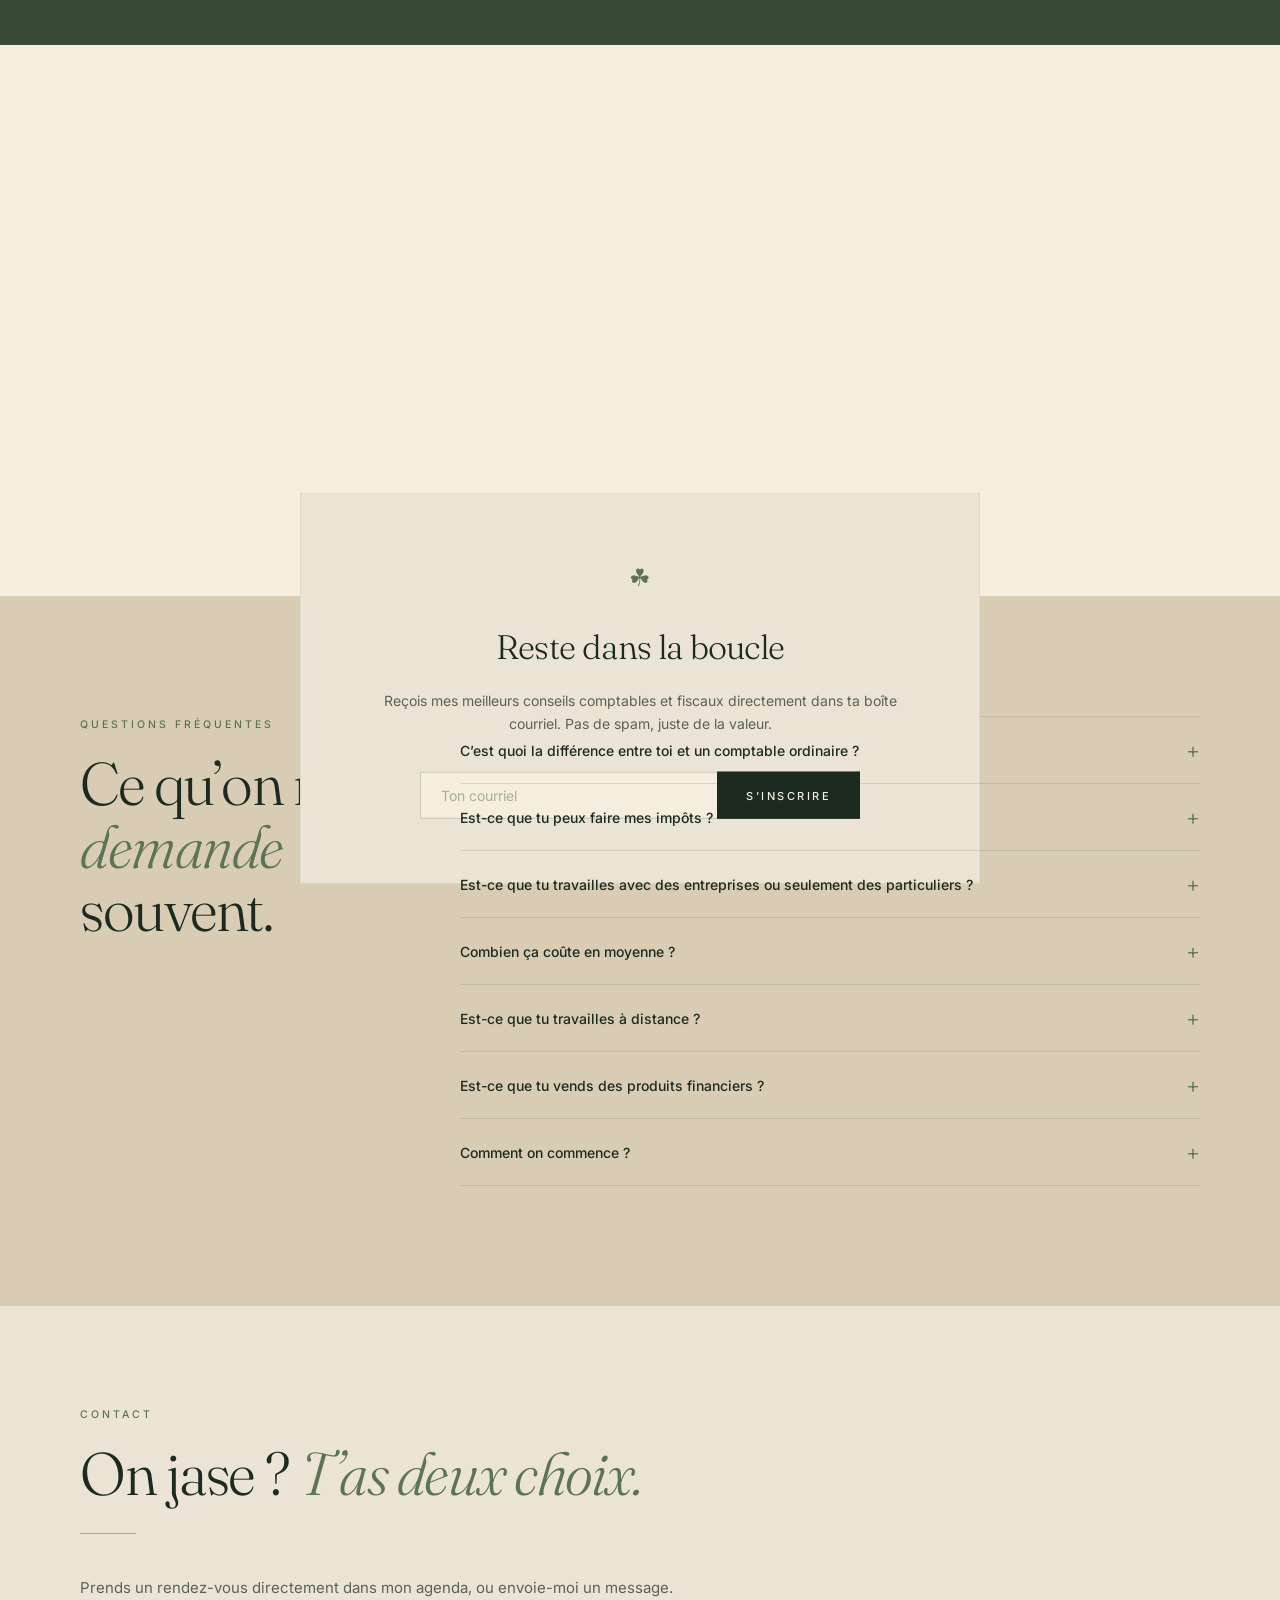
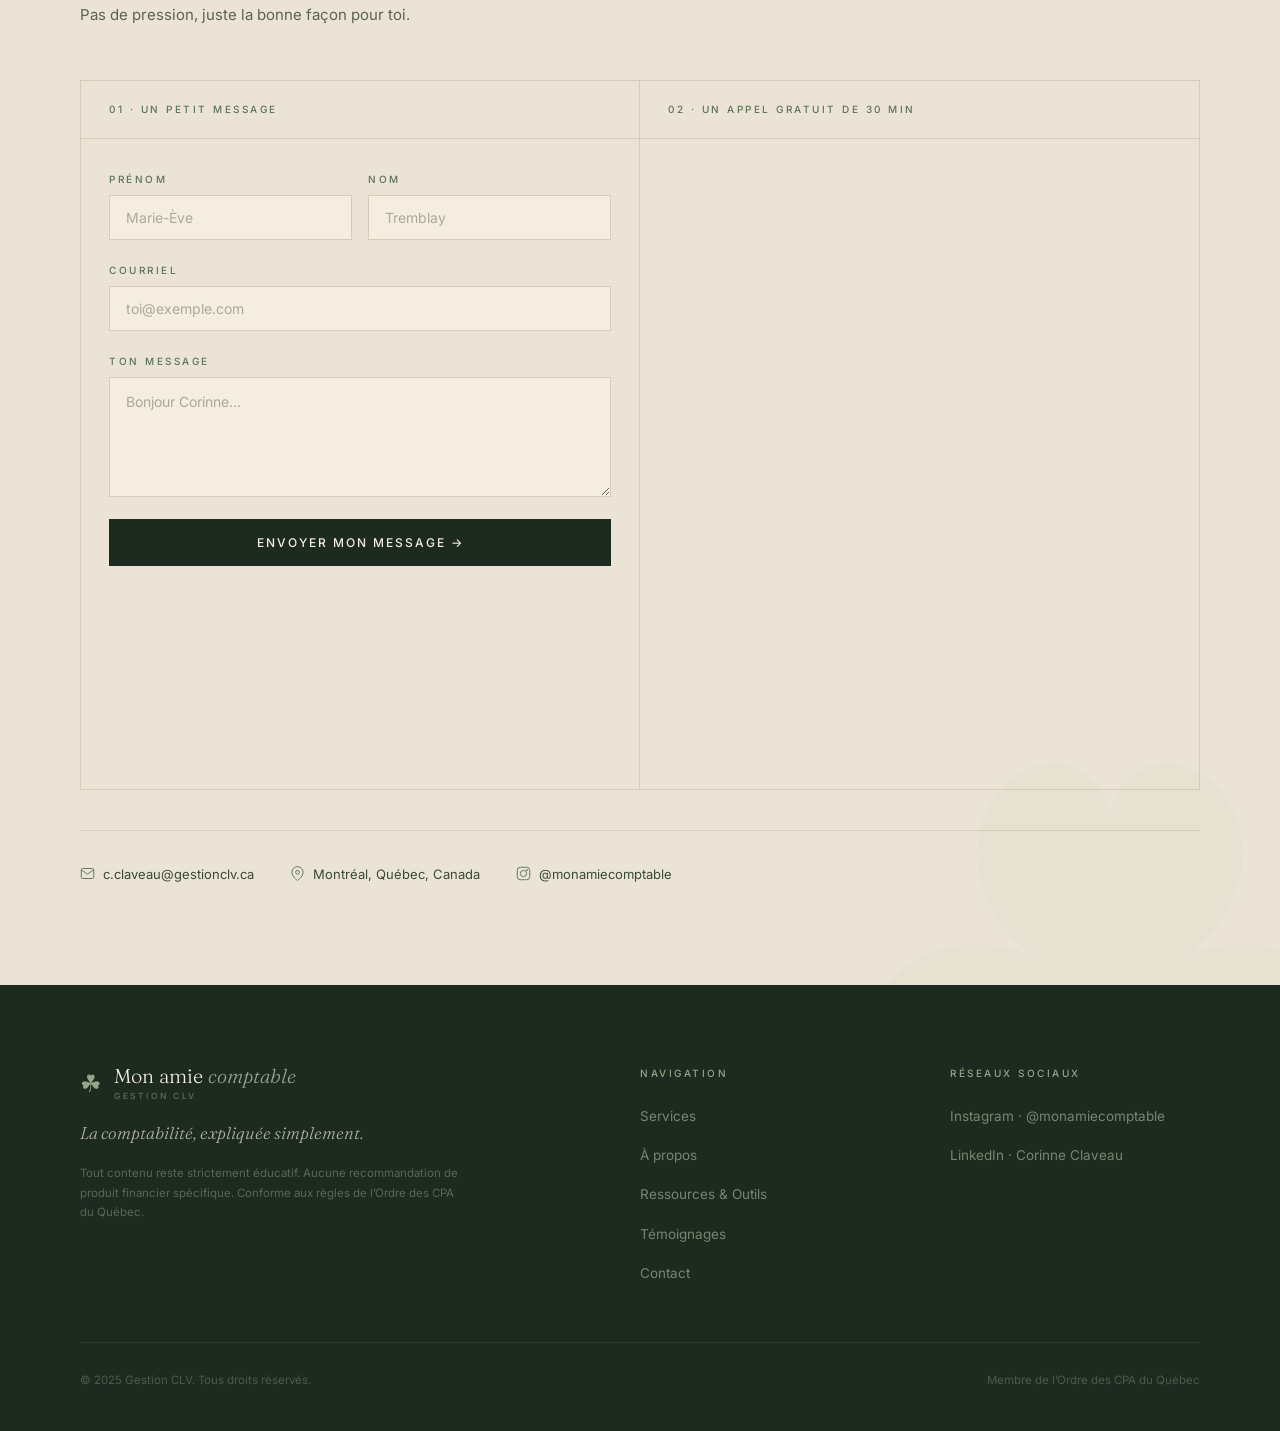
==== commit 81be24e0: "FAQ : retire Q1, met Q3 en premier, retire doublons Co-Authored-By: Claude Sonnet 4.6 <noreply@anthr" ====
--- a/index.html
+++ b/index.html
@@ -417,11 +417,11 @@
         <div class="faq__list">
           <div class="faq__item" data-animate>
             <button class="faq__question" aria-expanded="false">
-              <span>Est-ce que je suis trop petite&nbsp;/ trop t&ocirc;t pour toi&nbsp;?</span>
+              <span>C&rsquo;est quoi la diff&eacute;rence entre toi et un comptable ordinaire&nbsp;?</span>
               <span class="faq__icon" aria-hidden="true">+</span>
             </button>
             <div class="faq__answer" hidden>
-              <p>Non, jamais. L&rsquo;accompagnement ponctuel est fait exactement pour &ccedil;a.</p>
+              <p>Je suis une CPA qui s&rsquo;adapte &agrave; chaque personne. Mon r&ocirc;le n&rsquo;est pas juste de recevoir tes papiers et te remettre un chiffre &agrave; la fin. Je suis l&agrave; pour t&rsquo;expliquer, t&rsquo;&eacute;duquer et faire en sorte que tu comprennes vraiment ce qu&rsquo;on fait ensemble.</p>
             </div>
           </div>
           <div class="faq__item" data-animate>
@@ -431,15 +431,6 @@
             </button>
             <div class="faq__answer" hidden>
               <p>Je ne fais pas tes imp&ocirc;ts &agrave; ta place, mais je t&rsquo;accompagne &agrave; chaque &eacute;tape. On peut parcourir le processus ensemble pour que tu comprennes ce que tu fais et que tu restes aux commandes de tes finances. L&rsquo;objectif, c&rsquo;est ton autonomie.</p>
-            </div>
-          </div>
-          <div class="faq__item" data-animate>
-            <button class="faq__question" aria-expanded="false">
-              <span>C&rsquo;est quoi la diff&eacute;rence entre toi et un comptable ordinaire&nbsp;?</span>
-              <span class="faq__icon" aria-hidden="true">+</span>
-            </button>
-            <div class="faq__answer" hidden>
-              <p>Je suis une CPA qui s&rsquo;adapte &agrave; chaque personne. Mon r&ocirc;le n&rsquo;est pas juste de recevoir tes papiers et te remettre un chiffre &agrave; la fin. Je suis l&agrave; pour t&rsquo;expliquer, t&rsquo;&eacute;duquer et faire en sorte que tu comprennes vraiment ce qu&rsquo;on fait ensemble.</p>
             </div>
           </div>
           <div class="faq__item" data-animate>
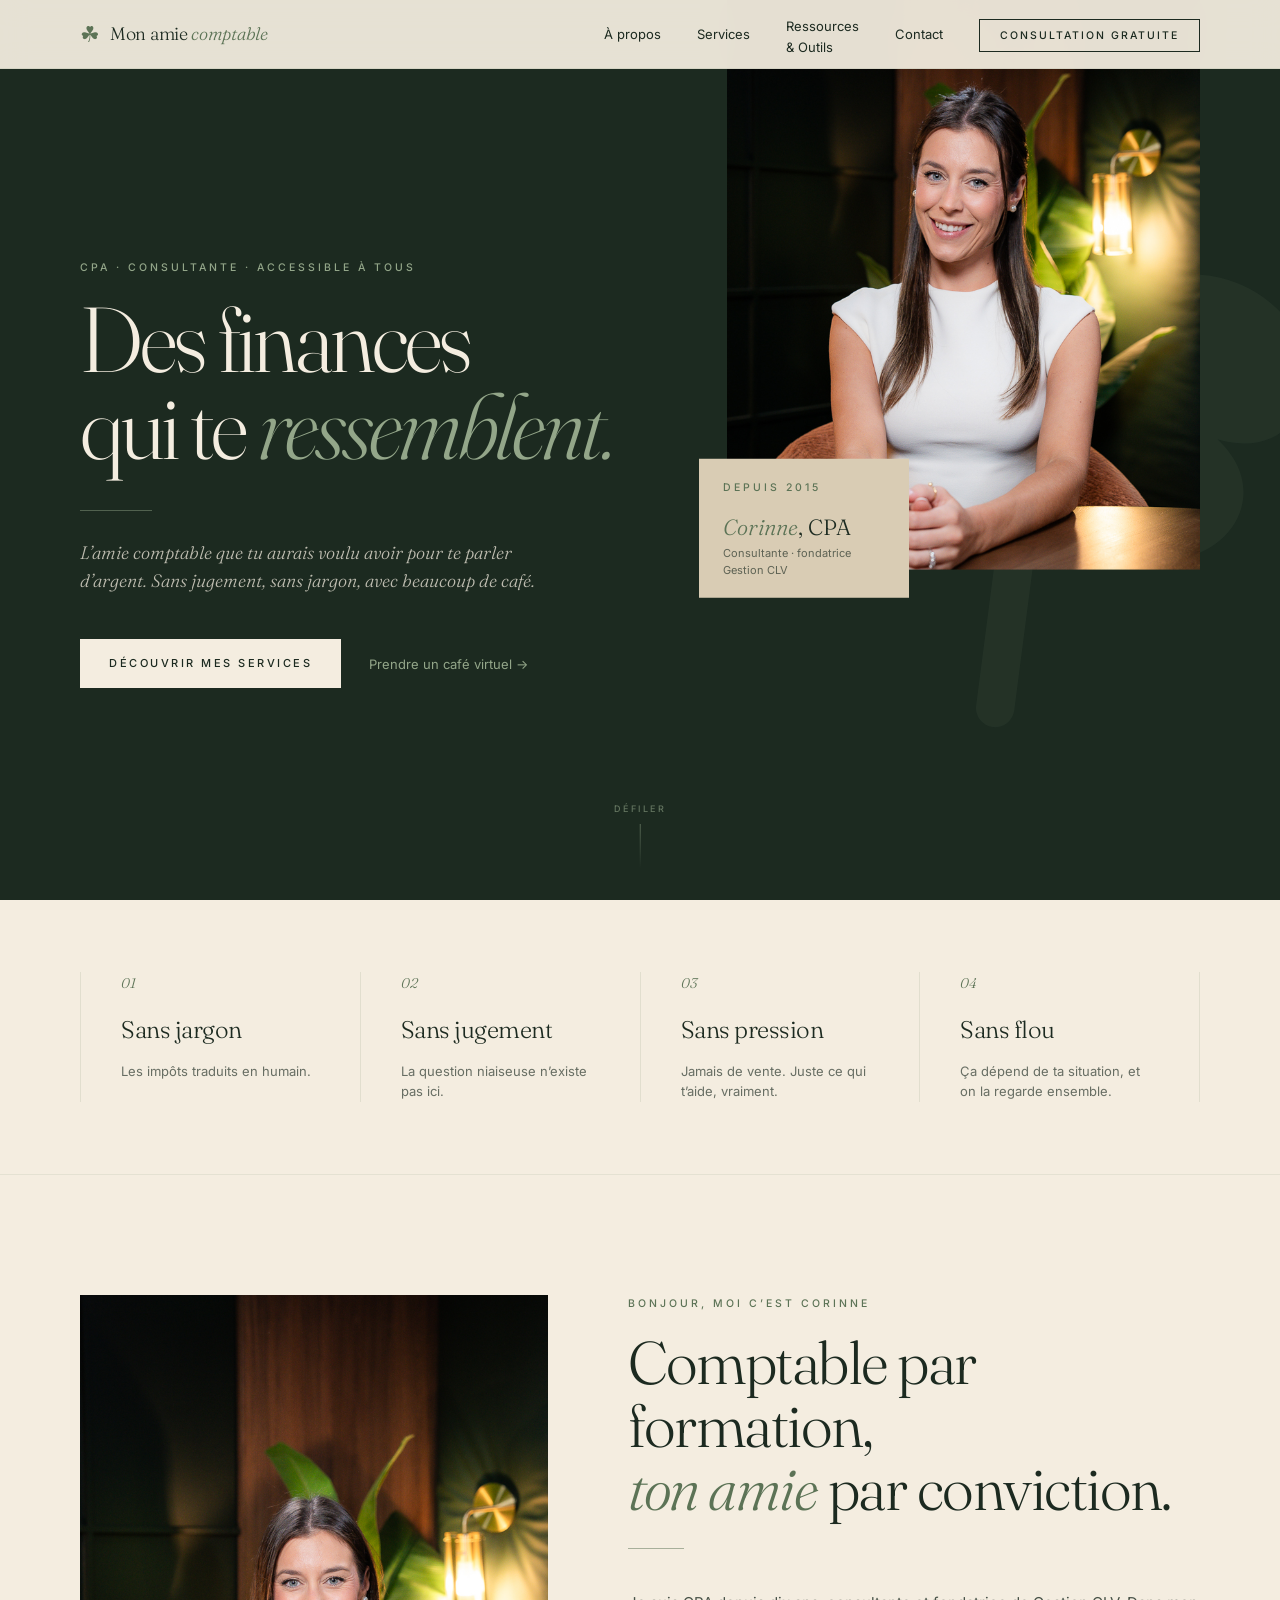
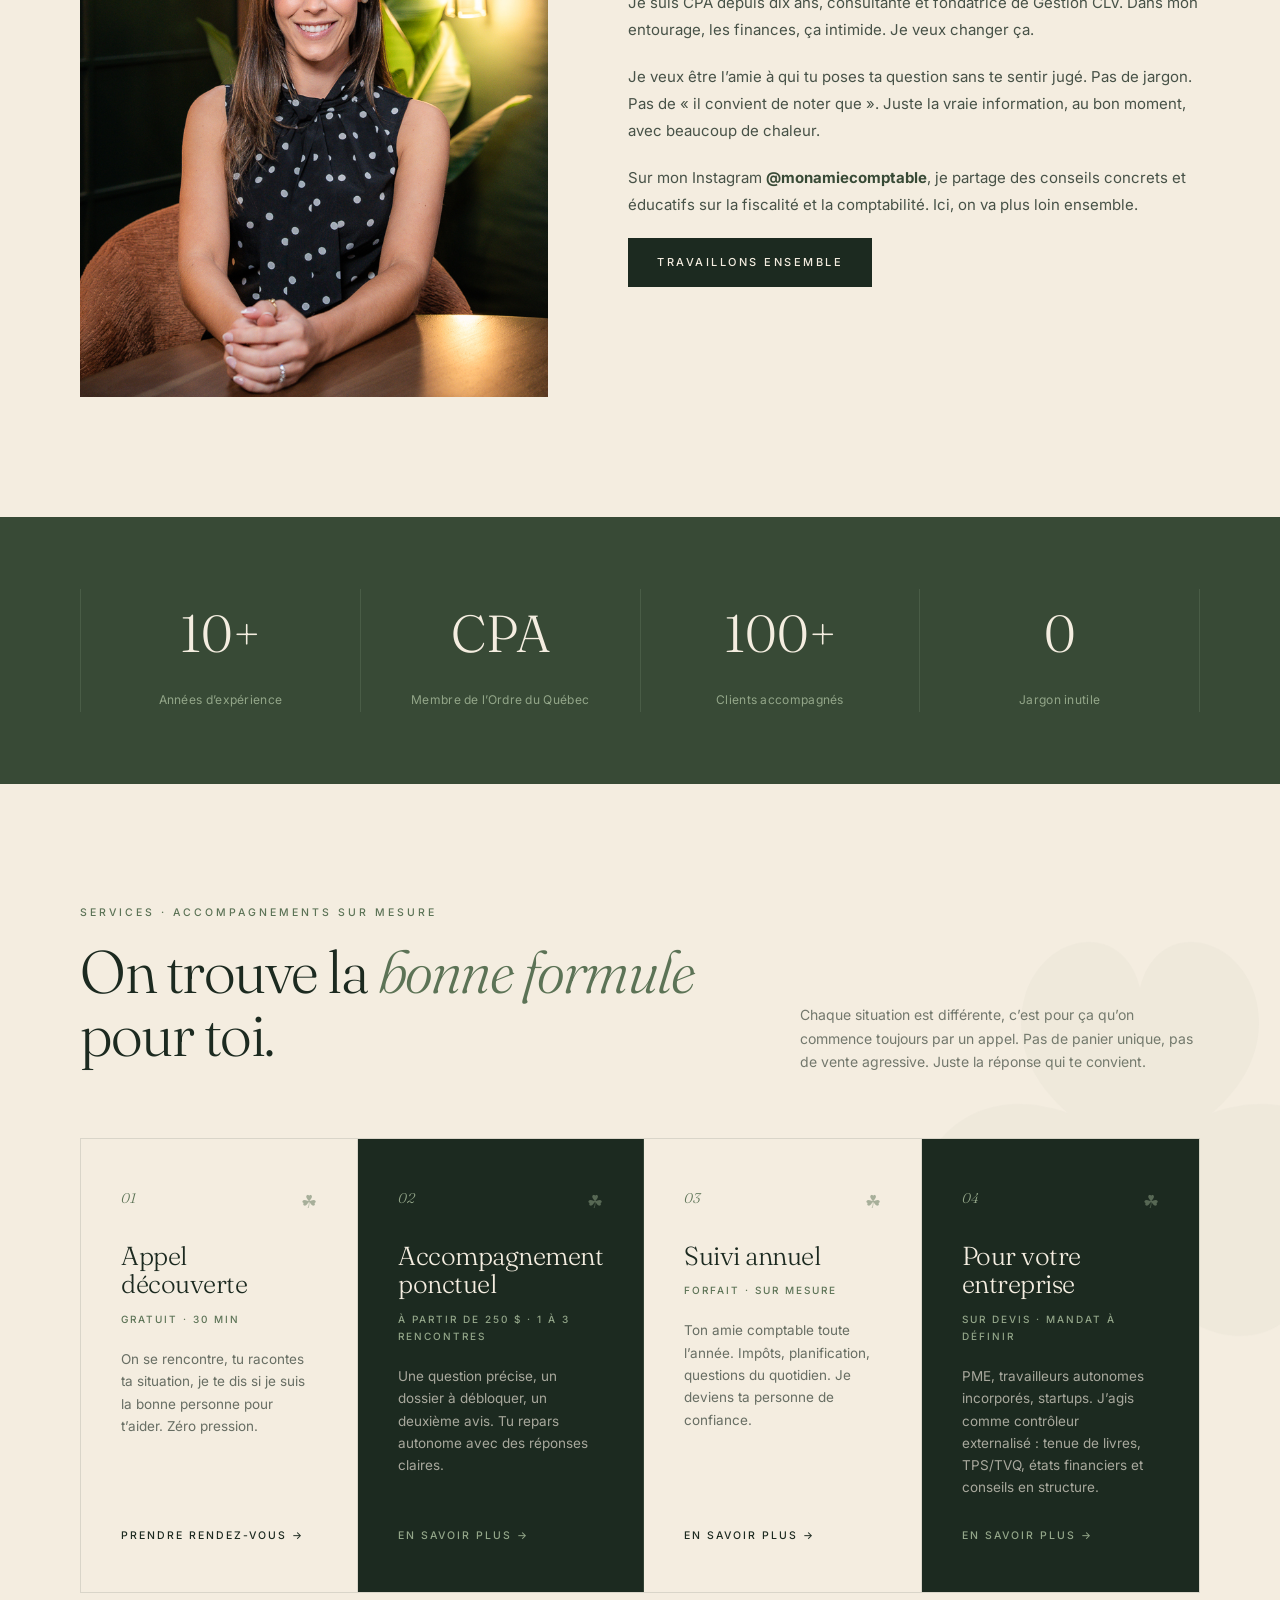
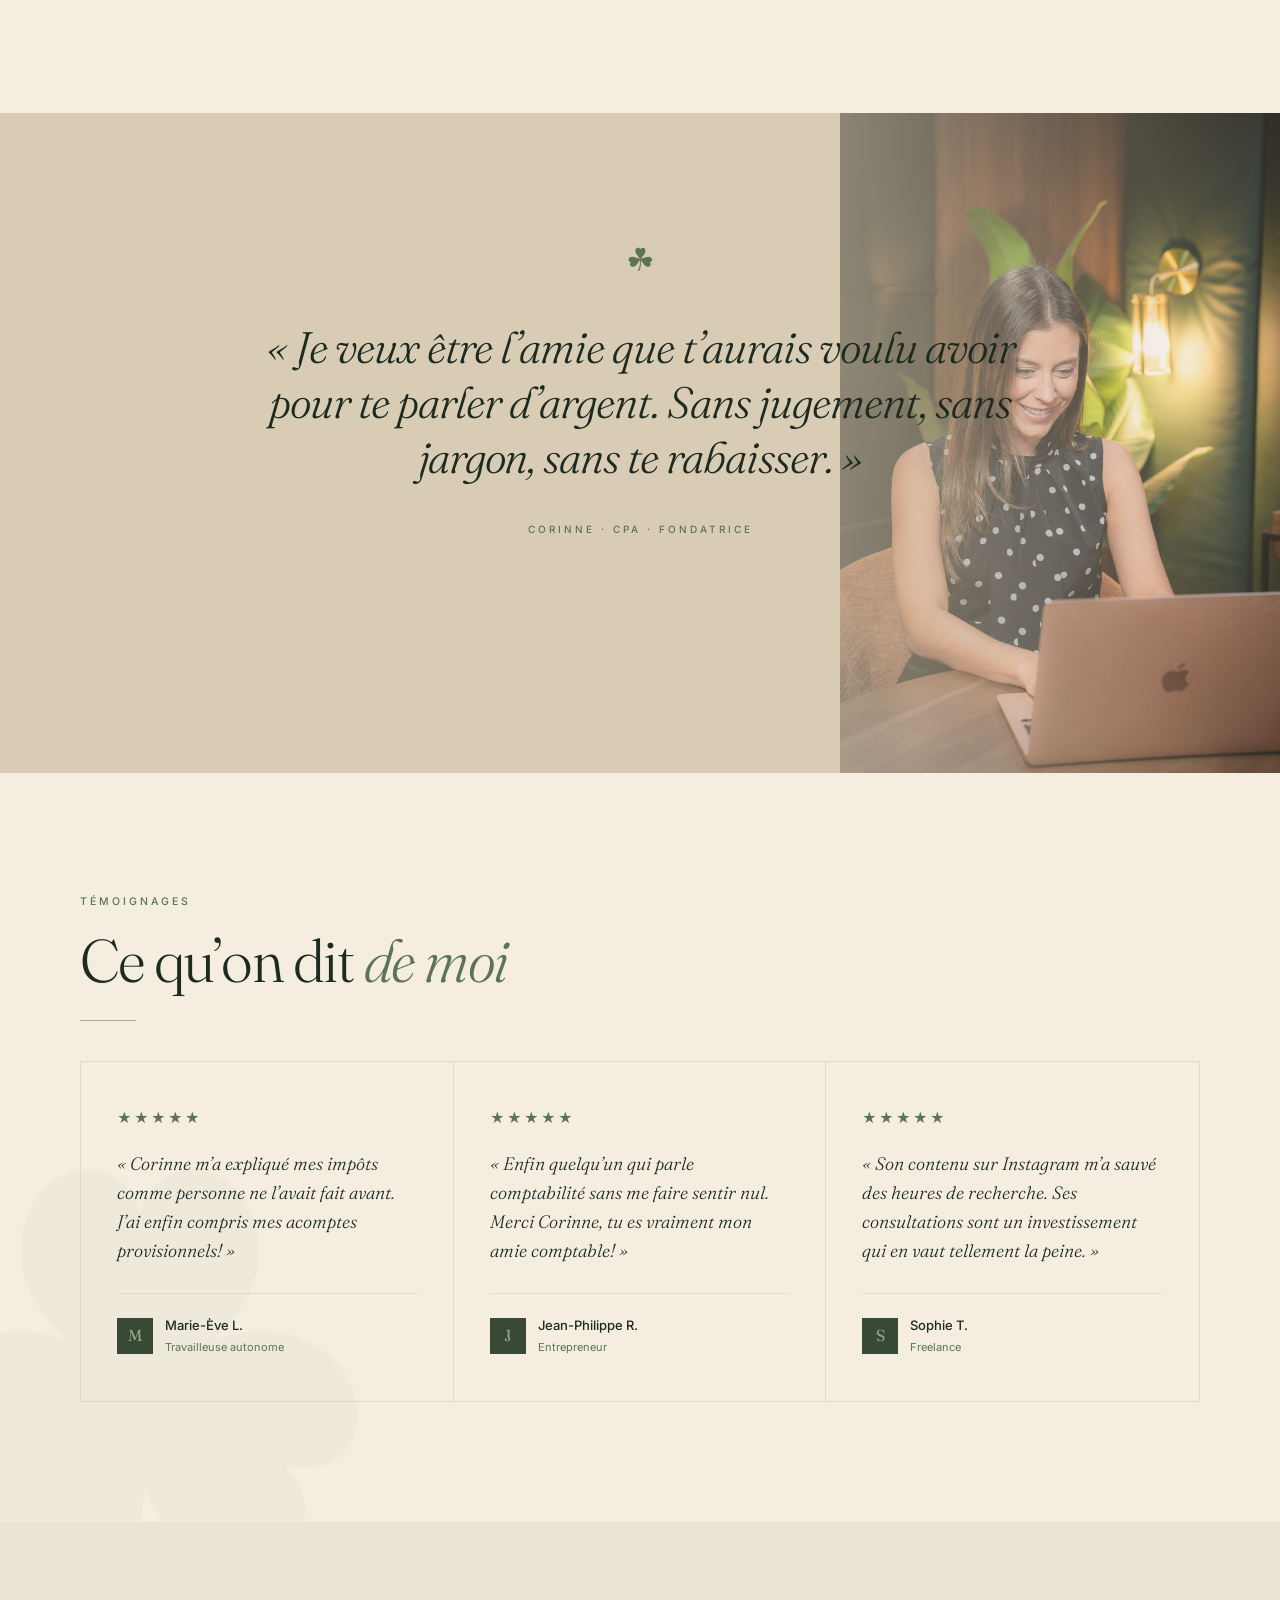
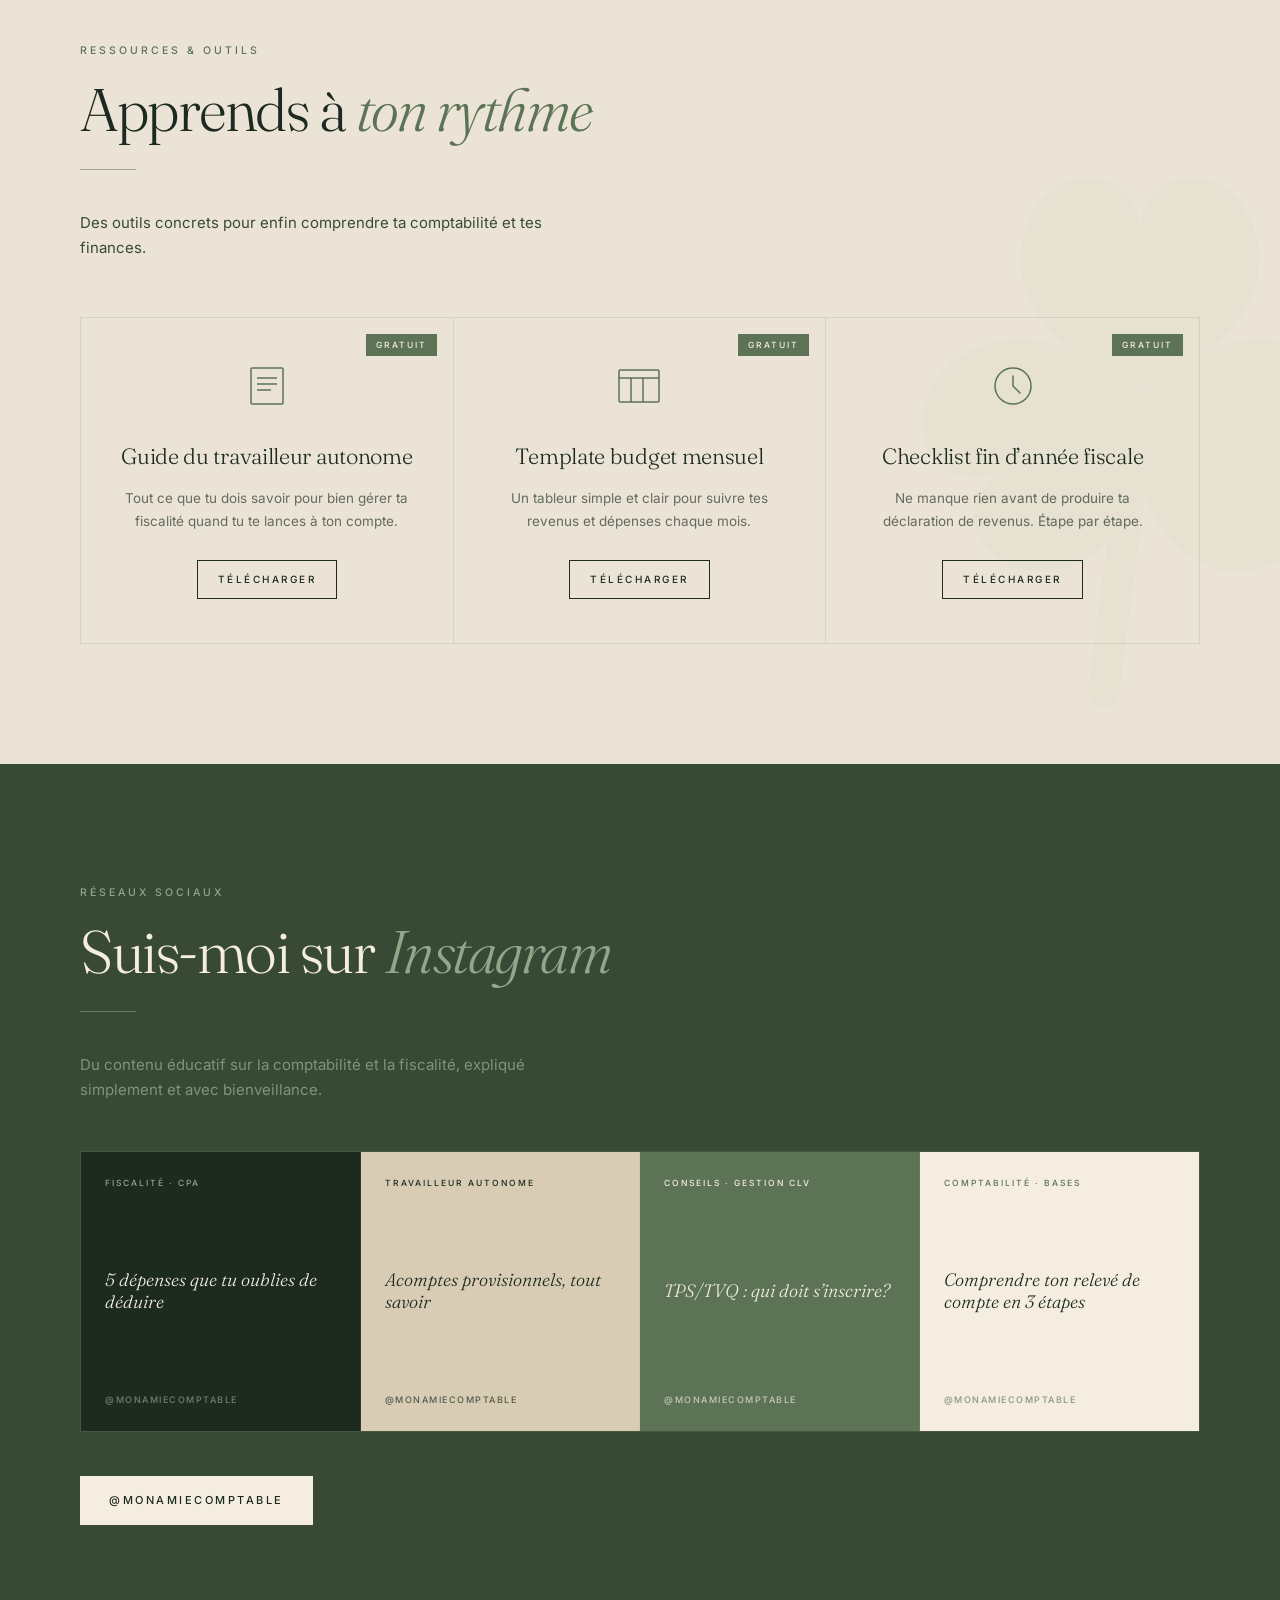
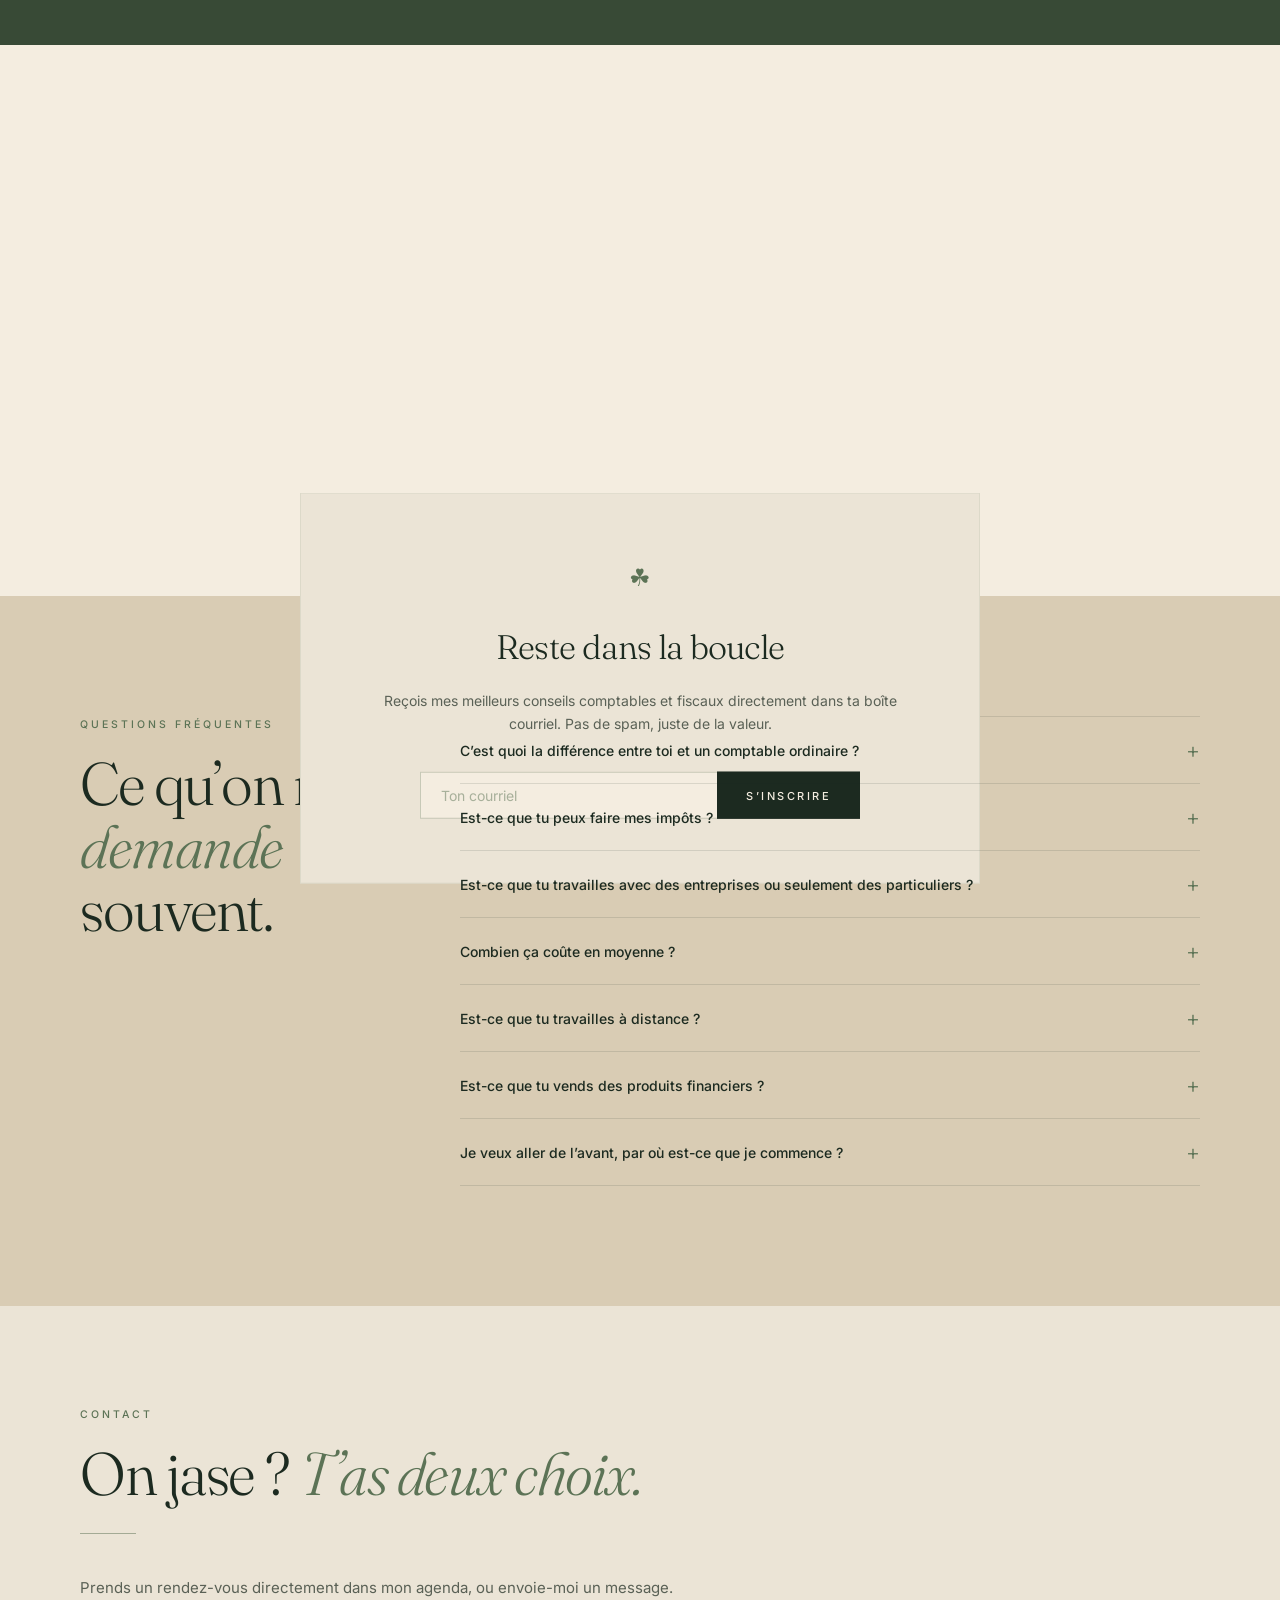
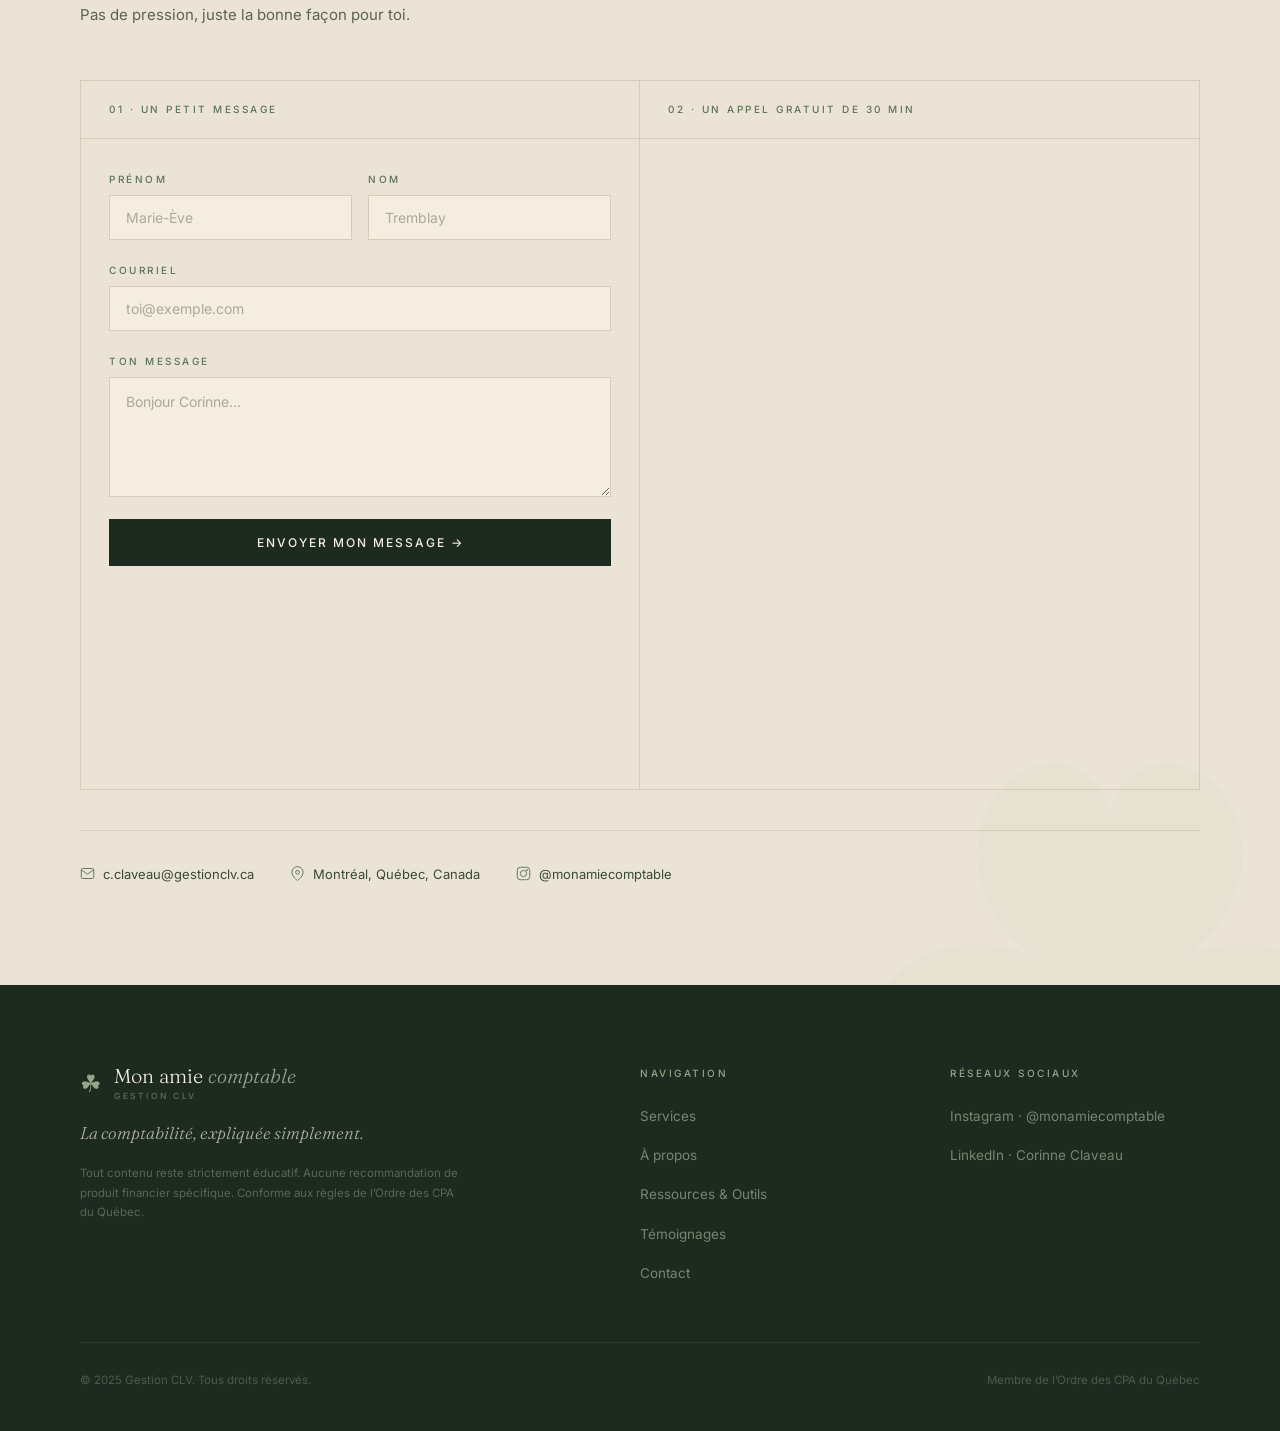
==== commit 790b8b09: "Lien visible sur cartes foncées, dernière question FAQ mise à jour Co-Authored-By: Claude Sonnet 4.6" ====
--- a/index.html
+++ b/index.html
@@ -471,11 +471,11 @@
           </div>
           <div class="faq__item" data-animate>
             <button class="faq__question" aria-expanded="false">
-              <span>Comment on commence&nbsp;?</span>
+              <span>Je veux aller de l&rsquo;avant, par o&ugrave; est-ce que je commence&nbsp;?</span>
               <span class="faq__icon" aria-hidden="true">+</span>
             </button>
             <div class="faq__answer" hidden>
-              <p>Par l&rsquo;appel d&eacute;couverte gratuit. C&rsquo;est le bon point de d&eacute;part dans tous les cas.</p>
+              <p>C&rsquo;est simple&nbsp;! On commence par un appel d&eacute;couverte gratuit de 30 minutes. Tu me poses tes questions, je prends le temps de comprendre ta situation et on apprend &agrave; se conna&icirc;tre. De l&agrave;, on voit ensemble la meilleure fa&ccedil;on d&rsquo;avancer&nbsp;: un accompagnement sur mesure, ou simplement mes ressources et outils pour te donner le coup de pouce dont tu as besoin en finances et comptabilit&eacute;.</p>
             </div>
           </div>
         </div>
--- a/css/style.css
+++ b/css/style.css
@@ -680,6 +680,8 @@
   margin-top: auto;
 }
 .service-card__link:hover { color: var(--sauge-soft); }
+.service-card--featured .service-card__link { color: var(--sauge-soft); }
+.service-card--featured .service-card__link:hover { color: var(--cream); }
 .service-card__inclus-label {
   font-family: var(--sans);
   font-size: 9px;
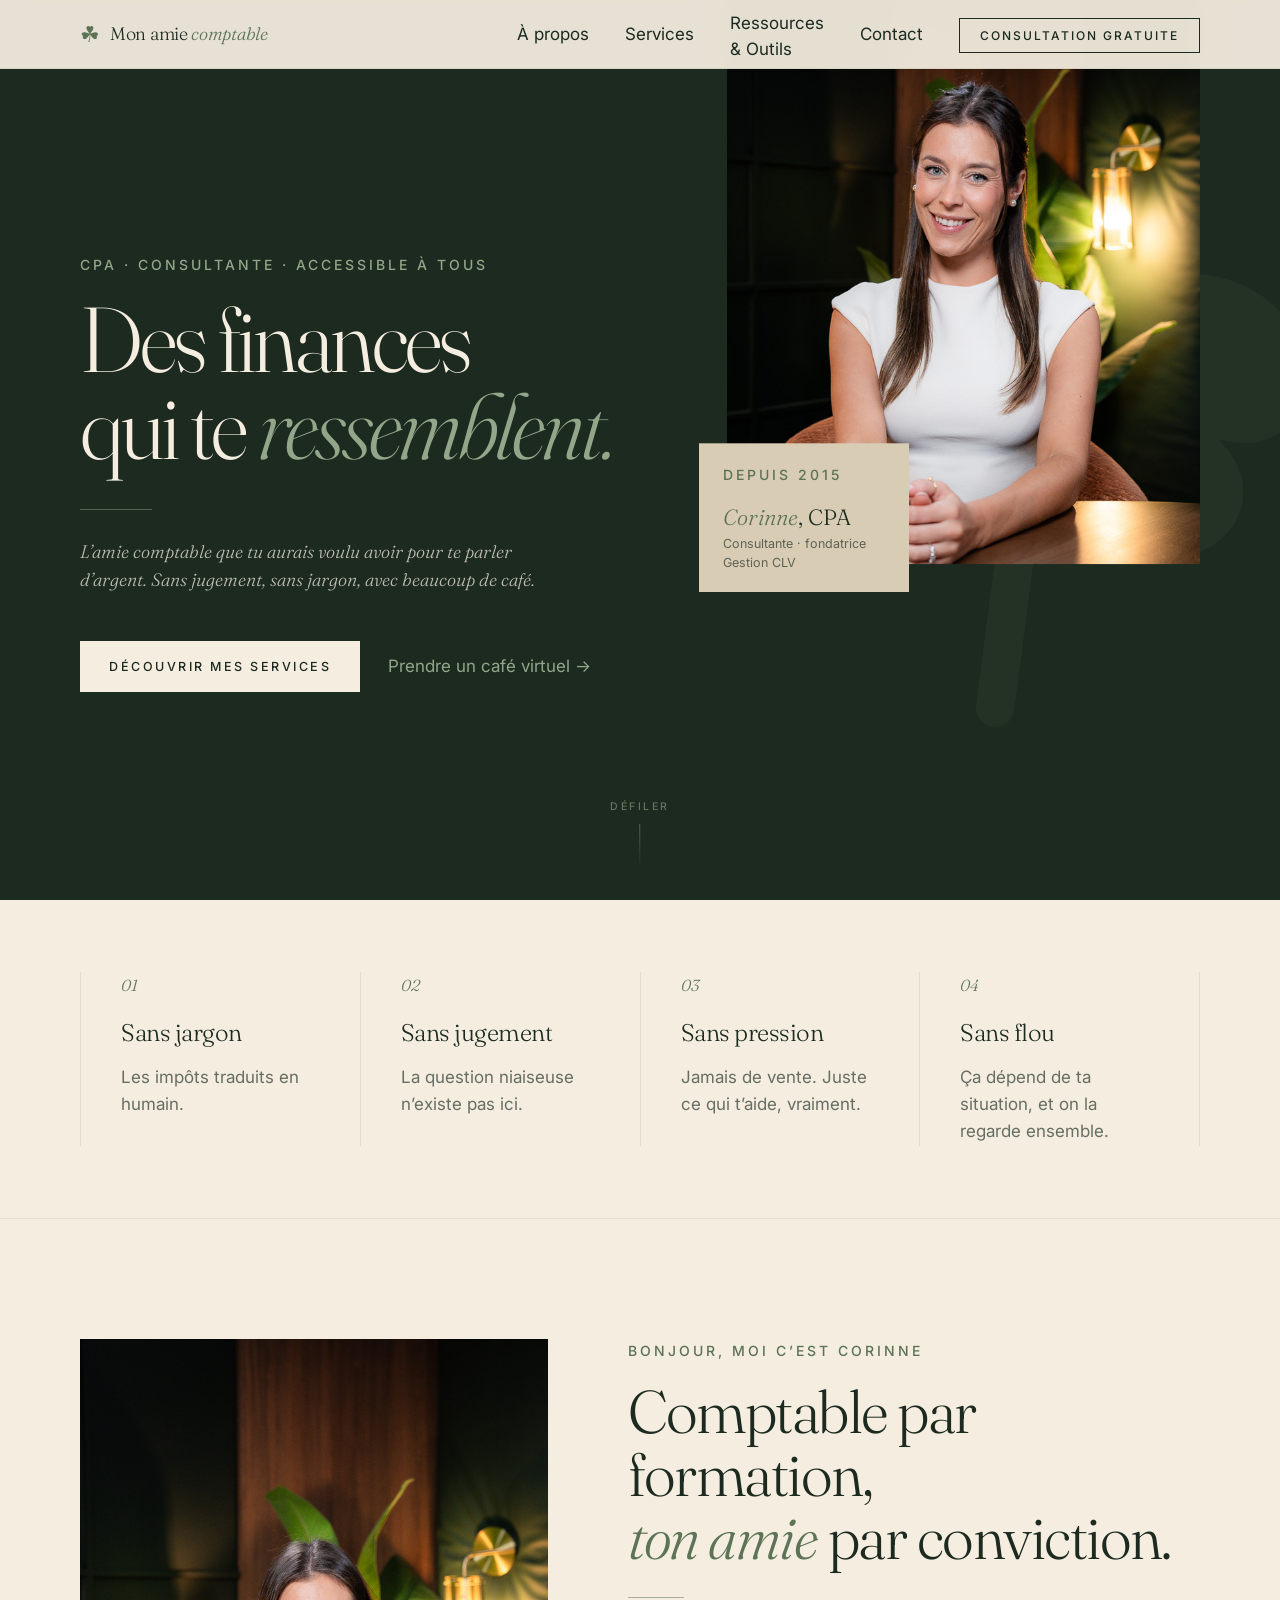
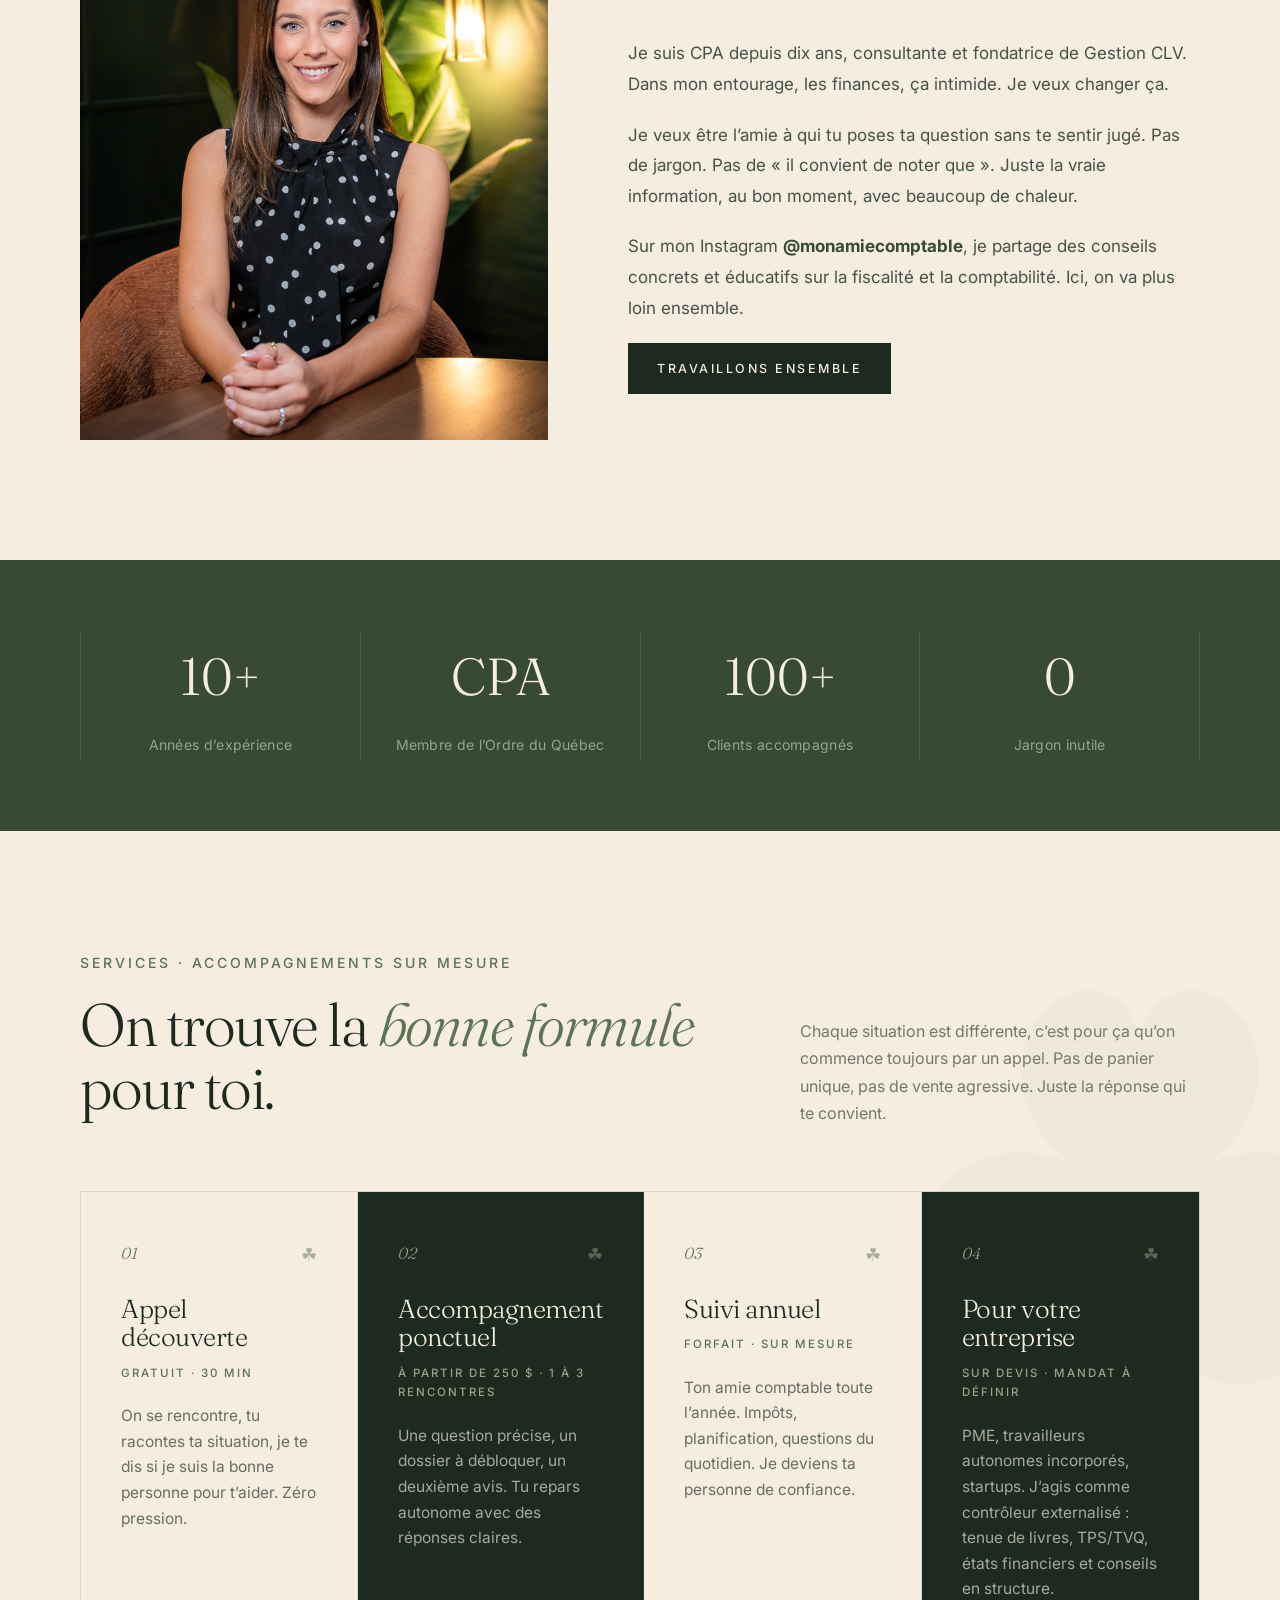
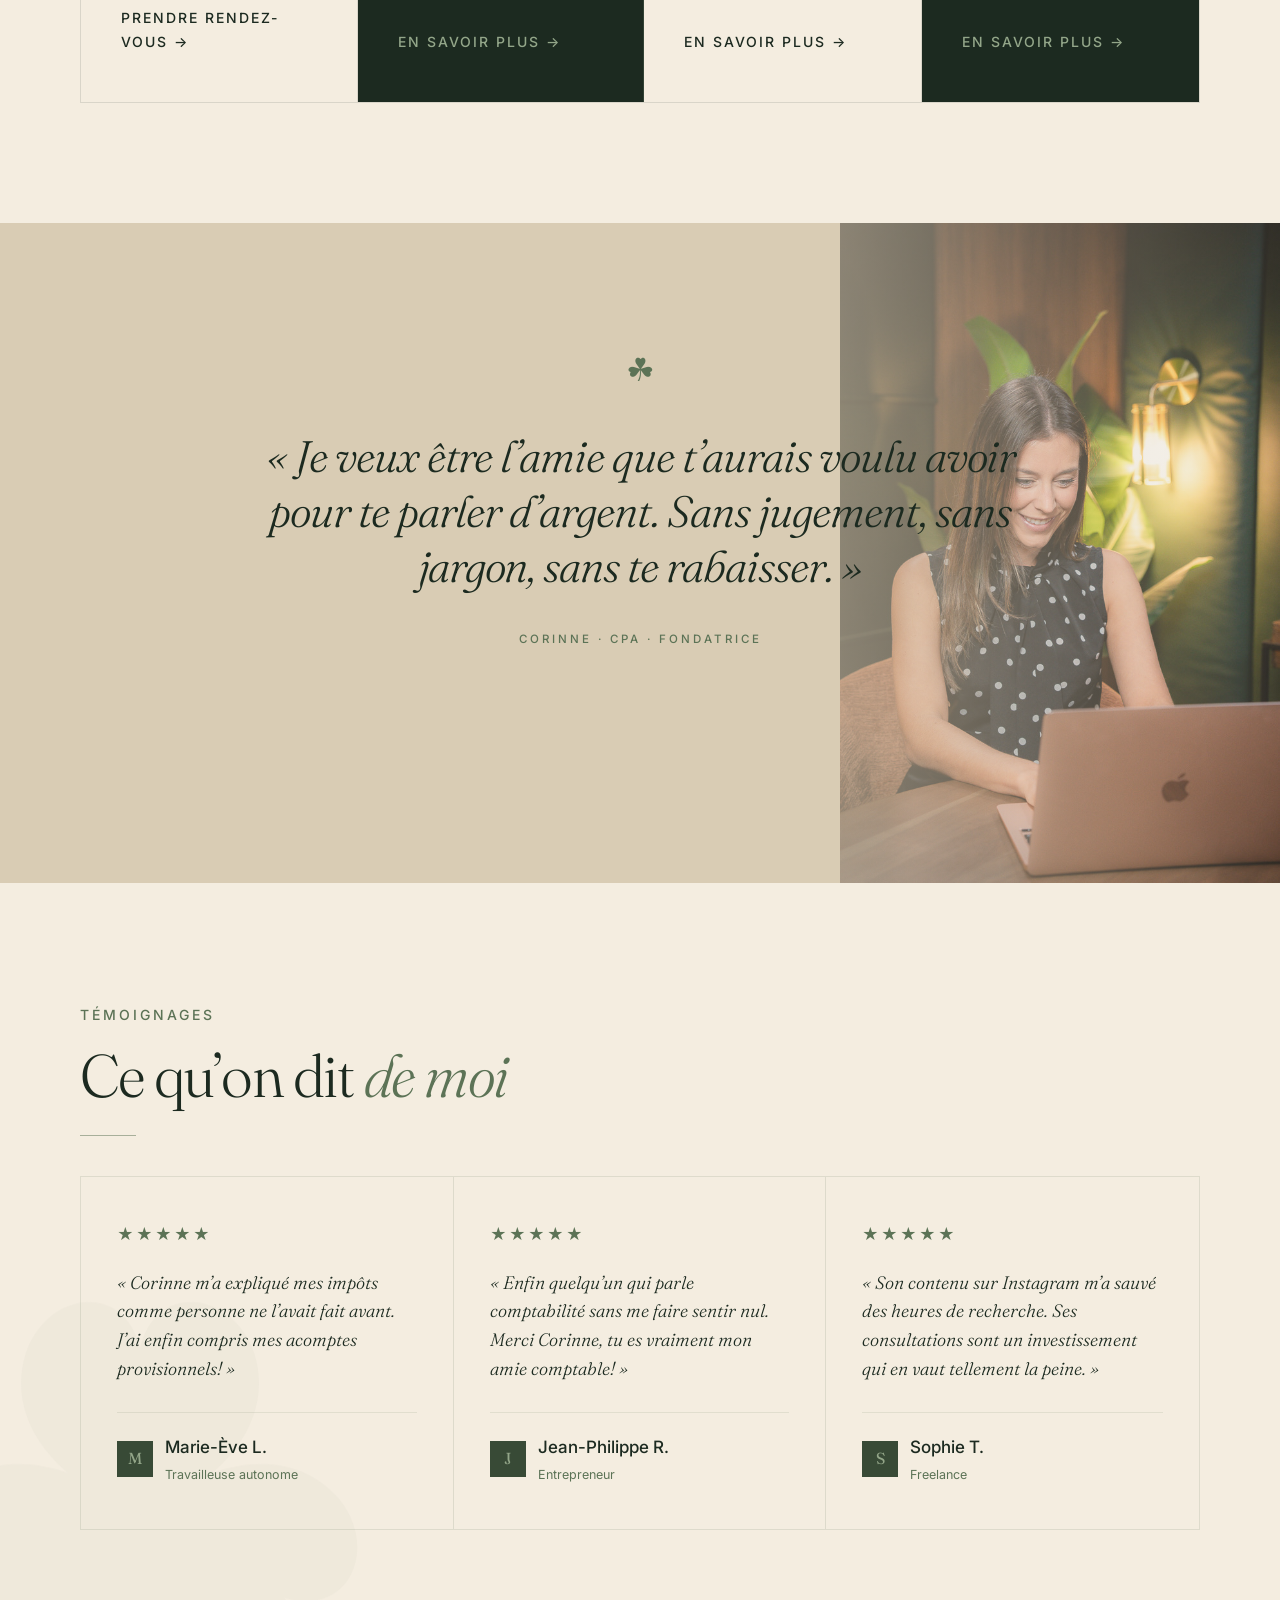
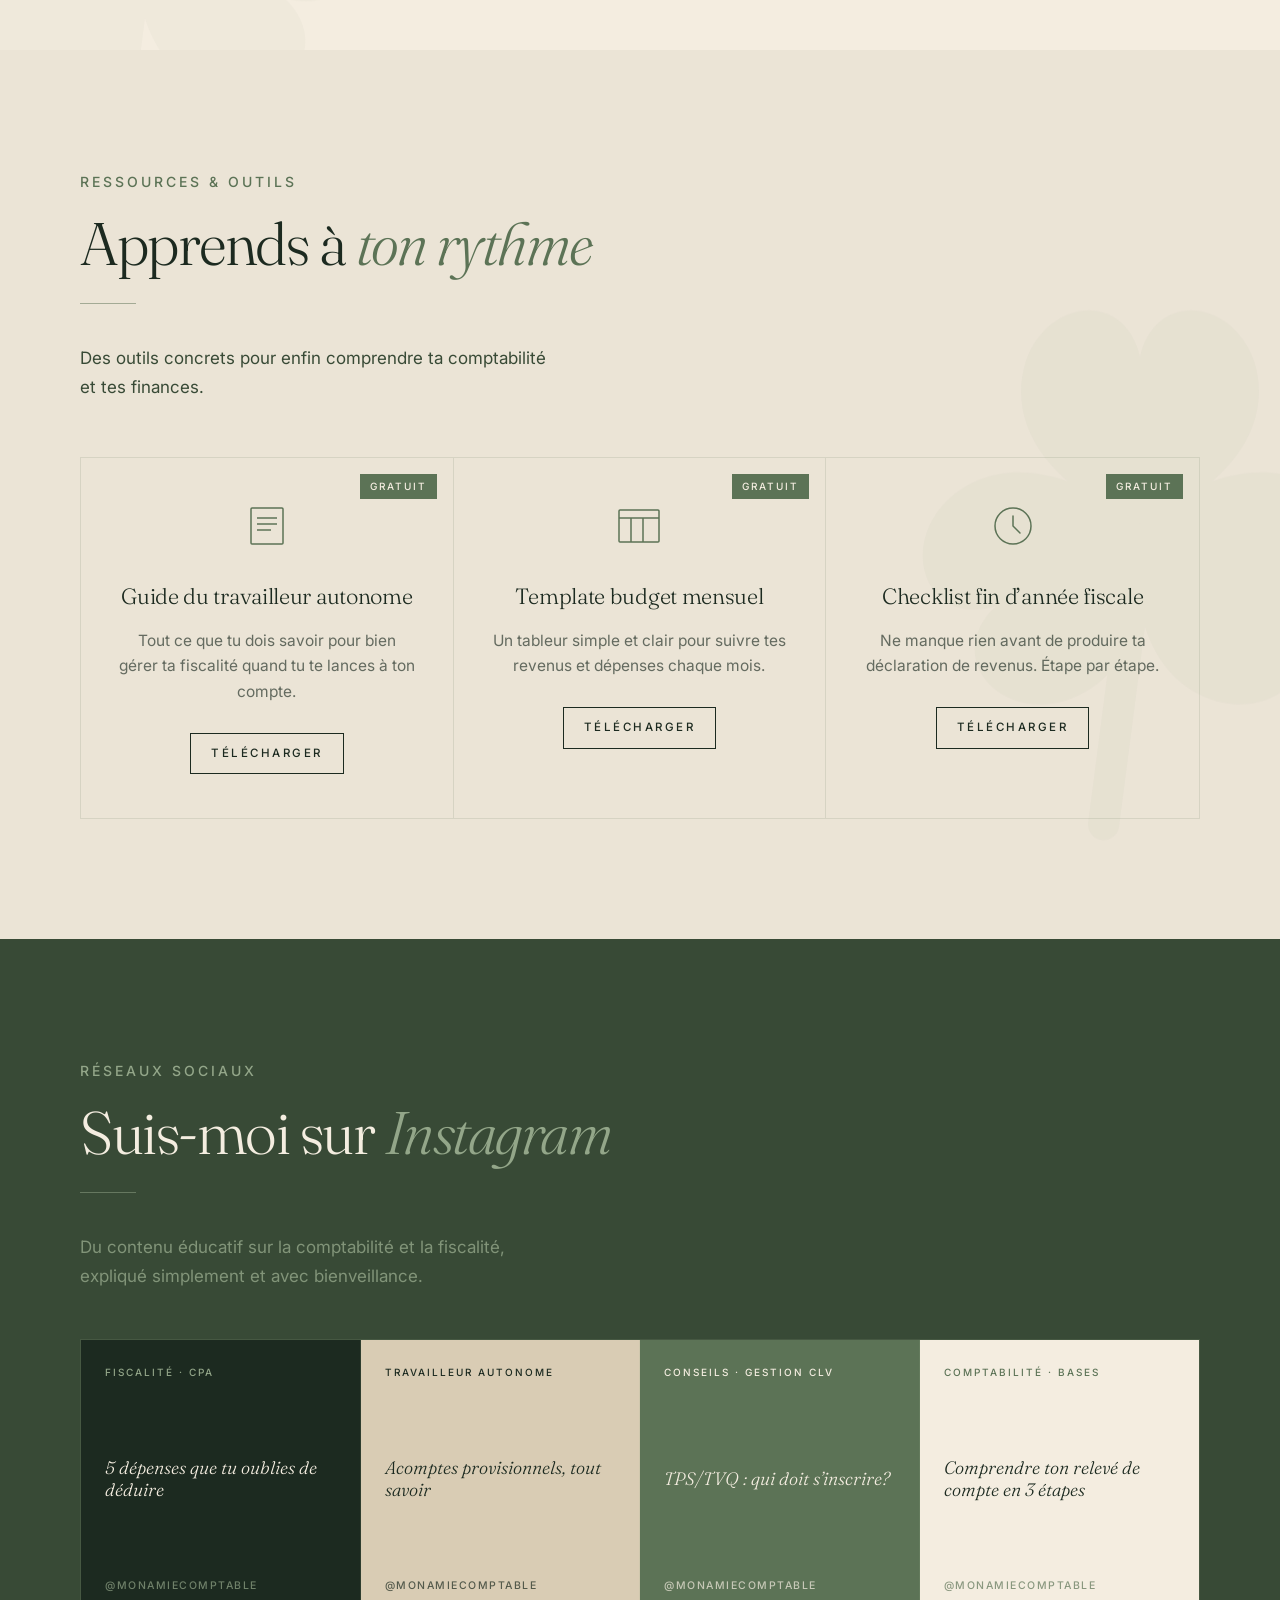
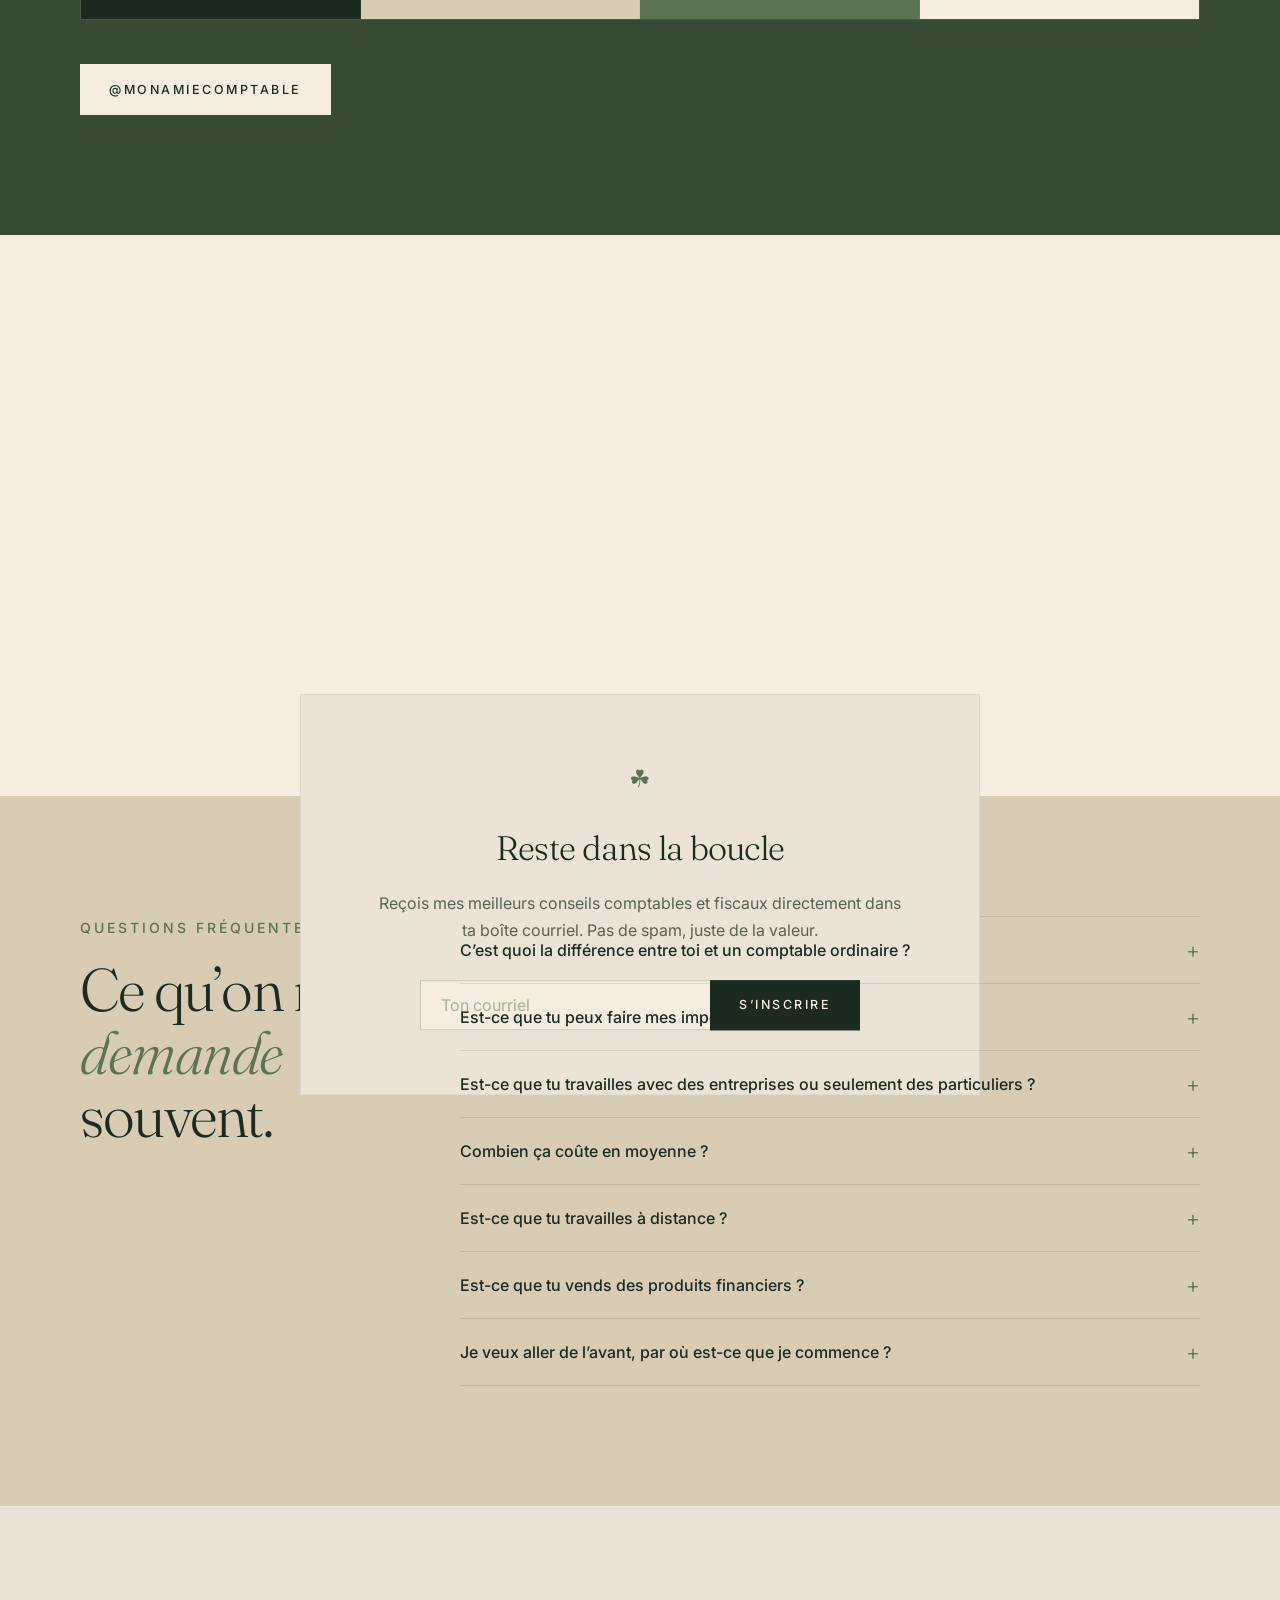
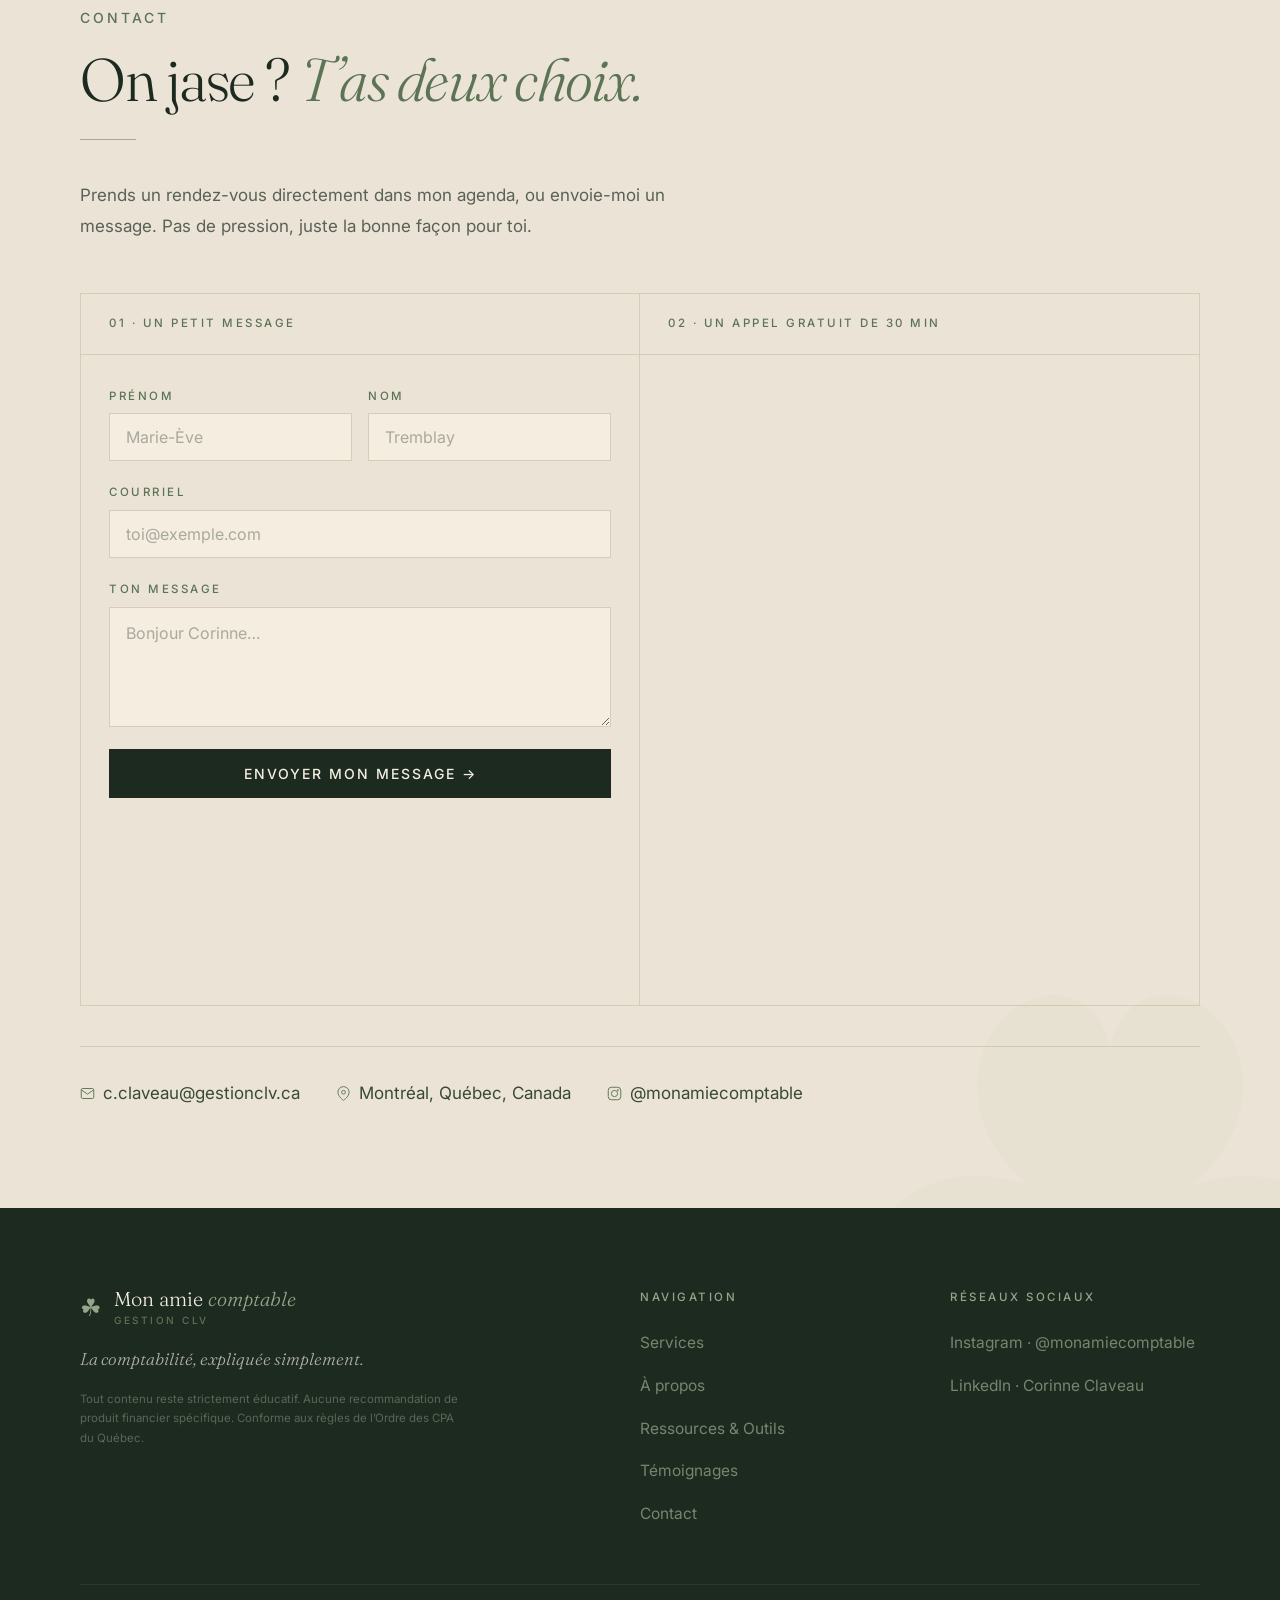
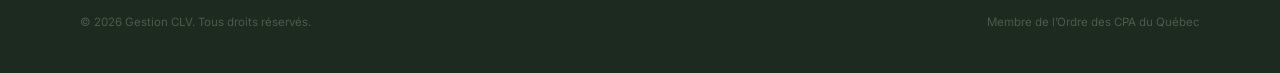
==== commit 58465989: "SEO complet (canonical, OG, JSON-LD, sitemap, robots, 404), infolettre Formspree, images optimisées " ====
--- a/index.html
+++ b/index.html
@@ -3,17 +3,103 @@
 <head>
   <meta charset="UTF-8">
   <meta name="viewport" content="width=device-width, initial-scale=1.0">
-  <title>Mon Amie Comptable — La comptabilité, expliquée simplement.</title>
+  <title>Mon Amie Comptable - La comptabilité, expliquée simplement.</title>
   <meta name="description" content="Corinne est CPA membre de l'Ordre des CPA du Québec. Comptabilité accessible, humaine et sans jargon pour les travailleurs autonomes et entrepreneurs.">
   <meta name="keywords" content="CPA, comptable, Québec, fiscalité, travailleur autonome, entrepreneur, Mon Amie Comptable, Gestion CLV">
-  <meta property="og:title" content="Mon Amie Comptable — La comptabilité, expliquée simplement.">
+  <link rel="canonical" href="https://corinneclv.github.io/gestionclv-website/">
+  <meta name="theme-color" content="#1C2A20">
+  <meta property="og:title" content="Mon Amie Comptable - La comptabilité, expliquée simplement.">
   <meta property="og:description" content="CPA membre de l'Ordre des CPA du Québec. Sans jargon, sans jugement.">
   <meta property="og:type" content="website">
+  <meta property="og:url" content="https://corinneclv.github.io/gestionclv-website/">
+  <meta property="og:image" content="https://corinneclv.github.io/gestionclv-website/images/corinne-hero.jpg">
+  <meta property="og:image:width" content="683">
+  <meta property="og:image:height" content="1024">
+  <meta property="og:locale" content="fr_CA">
+  <meta property="og:site_name" content="Mon Amie Comptable">
+  <meta name="twitter:card" content="summary_large_image">
+  <meta name="twitter:title" content="Mon Amie Comptable - La comptabilité, expliquée simplement.">
+  <meta name="twitter:description" content="CPA membre de l'Ordre des CPA du Québec. Sans jargon, sans jugement.">
+  <meta name="twitter:image" content="https://corinneclv.github.io/gestionclv-website/images/corinne-hero.jpg">
   <link rel="preconnect" href="https://fonts.googleapis.com">
   <link rel="preconnect" href="https://fonts.gstatic.com" crossorigin>
   <link href="https://fonts.googleapis.com/css2?family=Fraunces:ital,opsz,wght@0,9..144,300;0,9..144,400;1,9..144,300;1,9..144,400&family=Inter:wght@300;400;500&display=swap" rel="stylesheet">
   <link rel="stylesheet" href="css/style.css">
   <link rel="icon" type="image/svg+xml" href="data:image/svg+xml,<svg xmlns='http://www.w3.org/2000/svg' viewBox='0 0 100 100'><rect width='100' height='100' fill='%231C2A20'/><text y='.85em' font-size='72' text-anchor='middle' x='50'>&#x2618;</text></svg>">
+  <script type="application/ld+json">
+  {
+    "@context": "https://schema.org",
+    "@type": "AccountingService",
+    "name": "Mon Amie Comptable - Gestion CLV",
+    "url": "https://corinneclv.github.io/gestionclv-website/",
+    "image": "https://corinneclv.github.io/gestionclv-website/images/corinne-hero.jpg",
+    "description": "Comptabilité accessible, humaine et sans jargon pour les travailleurs autonomes, entrepreneurs et PME. CPA membre de l'Ordre des CPA du Québec.",
+    "email": "c.claveau@gestionclv.ca",
+    "address": {
+      "@type": "PostalAddress",
+      "addressLocality": "Montréal",
+      "addressRegion": "QC",
+      "addressCountry": "CA"
+    },
+    "areaServed": "Québec, Canada",
+    "founder": {
+      "@type": "Person",
+      "name": "Corinne Claveau",
+      "jobTitle": "CPA",
+      "sameAs": [
+        "https://instagram.com/monamiecomptable",
+        "https://linkedin.com/in/corinneclaveau/"
+      ]
+    },
+    "sameAs": [
+      "https://instagram.com/monamiecomptable",
+      "https://linkedin.com/in/corinneclaveau/"
+    ]
+  }
+  </script>
+  <script type="application/ld+json">
+  {
+    "@context": "https://schema.org",
+    "@type": "FAQPage",
+    "mainEntity": [
+      {
+        "@type": "Question",
+        "name": "C'est quoi la différence entre toi et un comptable ordinaire?",
+        "acceptedAnswer": { "@type": "Answer", "text": "Je suis une CPA qui s'adapte à chaque personne. Mon rôle n'est pas juste de recevoir tes papiers et te remettre un chiffre à la fin. Je suis là pour t'expliquer, t'éduquer et faire en sorte que tu comprennes vraiment ce qu'on fait ensemble." }
+      },
+      {
+        "@type": "Question",
+        "name": "Est-ce que tu peux faire mes impôts?",
+        "acceptedAnswer": { "@type": "Answer", "text": "Je ne fais pas tes impôts à ta place, mais je t'accompagne à chaque étape. On peut parcourir le processus ensemble pour que tu comprennes ce que tu fais et que tu restes aux commandes de tes finances. L'objectif, c'est ton autonomie." }
+      },
+      {
+        "@type": "Question",
+        "name": "Est-ce que tu travailles avec des entreprises ou seulement des particuliers?",
+        "acceptedAnswer": { "@type": "Answer", "text": "Les deux. Ces derniers temps, mes mandats sont surtout avec des PME et des startups qui cherchent un appui comptable sur mesure, mais j'accompagne aussi des particuliers et des travailleurs autonomes." }
+      },
+      {
+        "@type": "Question",
+        "name": "Combien ça coûte en moyenne?",
+        "acceptedAnswer": { "@type": "Answer", "text": "Ça varie selon le type de service et de client. Je t'invite à me contacter pour qu'on discute de ta situation et qu'on trouve la formule qui te convient." }
+      },
+      {
+        "@type": "Question",
+        "name": "Est-ce que tu travailles à distance?",
+        "acceptedAnswer": { "@type": "Answer", "text": "Oui, tous mes services sont offerts à distance pour offrir la flexibilité dont mes clients ont besoin. Peu importe où tu es dans le monde, on peut travailler ensemble." }
+      },
+      {
+        "@type": "Question",
+        "name": "Est-ce que tu vends des produits financiers?",
+        "acceptedAnswer": { "@type": "Answer", "text": "Non, jamais. Je ne te conseillerai jamais un produit financier ni ne te dirai dans quoi investir. Mais je peux t'aider à comprendre comment les utiliser, où aller chercher l'information et pourquoi c'est important de t'y intéresser." }
+      },
+      {
+        "@type": "Question",
+        "name": "Je veux aller de l'avant, par où est-ce que je commence?",
+        "acceptedAnswer": { "@type": "Answer", "text": "C'est simple! On commence par un appel découverte gratuit de 30 minutes. Tu me poses tes questions, je prends le temps de comprendre ta situation et on apprend à se connaître. De là, on voit ensemble la meilleure façon d'avancer : un accompagnement sur mesure, ou simplement mes ressources et outils pour te donner le coup de pouce dont tu as besoin en finances et comptabilité." }
+      }
+    ]
+  }
+  </script>
 </head>
 <body>
 
@@ -24,7 +110,7 @@
         <span class="nav__clover">&#9752;&#xFE0E;</span>
         <span class="nav__wordmark">Mon amie <em>comptable</em></span>
       </a>
-      <button class="nav__toggle" id="navToggle" aria-label="Menu">
+      <button class="nav__toggle" id="navToggle" aria-label="Menu" aria-expanded="false" aria-controls="navMenu">
         <span></span>
         <span></span>
         <span></span>
@@ -61,7 +147,7 @@
       <div class="hero__visual" data-parallax="0.15">
         <div class="hero__portrait">
           <div class="hero__portrait-inner">
-            <img src="images/corinne-hero.jpg" alt="Corinne Claveau, CPA, Mon Amie Comptable" class="hero__portrait-img">
+            <img src="images/corinne-hero.jpg" alt="Corinne Claveau, CPA, Mon Amie Comptable" class="hero__portrait-img" width="683" height="1024" fetchpriority="high">
             <div class="hero__portrait-clover" aria-hidden="true">&#9752;&#xFE0E;</div>
           </div>
           <div class="hero__portrait-card">
@@ -112,7 +198,7 @@
       <div class="about__grid">
         <div class="about__image-col">
           <div class="about__image-wrapper">
-            <img src="images/corinne-travail-2.jpg" alt="Corinne Claveau, CPA" class="about__image">
+            <img src="images/corinne-travail-2.jpg" alt="Corinne Claveau, CPA" class="about__image" width="683" height="1024" loading="lazy" decoding="async">
           </div>
         </div>
         <div class="about__content">
@@ -398,8 +484,11 @@
         <p class="newsletter__text">
           Re&ccedil;ois mes meilleurs conseils comptables et fiscaux directement dans ta bo&icirc;te courriel. Pas de spam, juste de la valeur.
         </p>
-        <form class="newsletter__form" onsubmit="return false;">
-          <input type="email" placeholder="Ton courriel" class="newsletter__input" required>
+        <form class="newsletter__form" id="newsletterForm"
+              action="https://formspree.io/f/xwvarlwq" method="POST">
+          <input type="hidden" name="_subject" value="Nouvelle inscription &agrave; l'infolettre">
+          <input type="hidden" name="source" value="infolettre">
+          <input type="email" name="courriel" placeholder="Ton courriel" class="newsletter__input" required autocomplete="email">
           <button type="submit" class="btn btn--dark">S&rsquo;inscrire</button>
         </form>
       </div>
@@ -616,7 +705,7 @@
         </div>
       </div>
       <div class="footer__bottom">
-        <p>&copy; 2025 Gestion CLV. Tous droits r&eacute;serv&eacute;s.</p>
+        <p>&copy; 2026 Gestion CLV. Tous droits r&eacute;serv&eacute;s.</p>
         <p>Membre de l&rsquo;Ordre des CPA du Qu&eacute;bec</p>
       </div>
     </div>
--- a/css/style.css
+++ b/css/style.css
@@ -38,7 +38,7 @@
 
 html {
   scroll-behavior: smooth;
-  font-size: 16px;
+  font-size: 18px;
 }
 
 body {
@@ -66,7 +66,7 @@
 .eyebrow {
   font-family: var(--sans);
   font-weight: 500;
-  font-size: 10.5px;
+  font-size: 14px;
   letter-spacing: 3px;
   text-transform: uppercase;
   color: var(--sauge);
@@ -114,7 +114,7 @@
   display: inline-block;
   font-family: var(--sans);
   font-weight: 500;
-  font-size: 11px;
+  font-size: 12.5px;
   letter-spacing: 2.5px;
   text-transform: uppercase;
   padding: 14px 28px;
@@ -167,7 +167,7 @@
   padding-left: 0;
   padding-right: 0;
   letter-spacing: 0;
-  font-size: 13px;
+  font-size: 17px;
   text-transform: none;
   font-weight: 400;
 }
@@ -178,7 +178,7 @@
 /* Small variant */
 .btn--sm {
   padding: 10px 20px;
-  font-size: 10px;
+  font-size: 11.5px;
 }
 
 /* -------------------- NAVIGATION -------------------- */
@@ -239,7 +239,7 @@
 }
 .nav__menu a {
   font-family: var(--sans);
-  font-size: 13px;
+  font-size: 17px;
   font-weight: 400;
   color: var(--foret);
   transition: color 0.2s ease;
@@ -264,7 +264,7 @@
 
 .nav__cta {
   font-family: var(--sans) !important;
-  font-size: 10.5px !important;
+  font-size: 12px !important;
   font-weight: 500 !important;
   letter-spacing: 2px;
   text-transform: uppercase;
@@ -423,7 +423,7 @@
   color: var(--sauge);
 }
 .hero__card-sub {
-  font-size: 11px;
+  font-size: 12.5px;
   margin-top: 6px;
   color: rgba(28, 42, 32, 0.65);
   line-height: 1.5;
@@ -442,7 +442,7 @@
 }
 .hero__scroll span {
   font-family: var(--sans);
-  font-size: 9px;
+  font-size: 10.5px;
   font-weight: 500;
   letter-spacing: 2.5px;
   text-transform: uppercase;
@@ -480,7 +480,7 @@
   font-family: var(--serif);
   font-style: italic;
   font-weight: 300;
-  font-size: 14px;
+  font-size: 16px;
   color: var(--sauge);
   margin-bottom: 14px;
   font-variation-settings: "opsz" 14;
@@ -495,7 +495,7 @@
   font-variation-settings: "opsz" 24;
 }
 .promise__text {
-  font-size: 13px;
+  font-size: 17px;
   line-height: 1.6;
   color: rgba(28, 42, 32, 0.65);
 }
@@ -520,7 +520,7 @@
   display: block;
 }
 .about__text {
-  font-size: 15px;
+  font-size: 17px;
   line-height: 1.8;
   margin-bottom: 20px;
   color: rgba(28, 42, 32, 0.8);
@@ -553,7 +553,7 @@
 }
 .stats__desc {
   font-family: var(--sans);
-  font-size: 12px;
+  font-size: 14px;
   font-weight: 400;
   color: var(--sauge-soft);
   letter-spacing: 0.3px;
@@ -577,7 +577,7 @@
 .services__sub {
   font-family: var(--sans);
   font-weight: 400;
-  font-size: 14px;
+  font-size: 16px;
   line-height: 1.7;
   color: rgba(28, 42, 32, 0.6);
   max-width: 400px;
@@ -622,7 +622,7 @@
   font-family: var(--serif);
   font-style: italic;
   font-weight: 300;
-  font-size: 14px;
+  font-size: 16px;
   color: var(--sauge);
   font-variation-settings: "opsz" 14;
 }
@@ -649,7 +649,7 @@
 }
 .service-card__price {
   font-family: var(--sans);
-  font-size: 10px;
+  font-size: 11.5px;
   font-weight: 500;
   letter-spacing: 2px;
   text-transform: uppercase;
@@ -660,7 +660,7 @@
   color: var(--sauge-soft);
 }
 .service-card__text {
-  font-size: 13.5px;
+  font-size: 15.5px;
   line-height: 1.65;
   color: rgba(28, 42, 32, 0.65);
   flex-grow: 1;
@@ -671,7 +671,7 @@
 }
 .service-card__link {
   font-family: var(--sans);
-  font-size: 10.5px;
+  font-size: 14px;
   font-weight: 500;
   letter-spacing: 2px;
   text-transform: uppercase;
@@ -684,7 +684,7 @@
 .service-card--featured .service-card__link:hover { color: var(--cream); }
 .service-card__inclus-label {
   font-family: var(--sans);
-  font-size: 9px;
+  font-size: 10.5px;
   font-weight: 600;
   letter-spacing: 0.1em;
   text-transform: uppercase;
@@ -701,7 +701,7 @@
 }
 .service-card__inclus li {
   font-family: var(--sans);
-  font-size: 12px;
+  font-size: 14px;
   color: rgba(28, 42, 32, 0.65);
   padding-left: 18px;
   position: relative;
@@ -744,7 +744,7 @@
   border: none;
   cursor: pointer;
   font-family: var(--sans);
-  font-size: 14px;
+  font-size: 16px;
   font-weight: 500;
   color: var(--foret);
   text-align: left;
@@ -763,7 +763,7 @@
 }
 .faq__answer {
   padding-bottom: 20px;
-  font-size: 13.5px;
+  font-size: 15.5px;
   line-height: 1.7;
   color: rgba(28, 42, 32, 0.65);
 }
@@ -826,7 +826,7 @@
 .editorial-quote__attr {
   margin-top: 36px;
   font-family: var(--sans);
-  font-size: 10px;
+  font-size: 11.5px;
   font-weight: 500;
   letter-spacing: 3px;
   text-transform: uppercase;
@@ -853,7 +853,7 @@
 .testimonial-card:last-child { border-right: none; }
 .testimonial-card__stars {
   color: var(--sauge);
-  font-size: 14px;
+  font-size: 16px;
   letter-spacing: 2px;
   margin-bottom: 20px;
 }
@@ -889,12 +889,12 @@
 }
 .testimonial-card__author strong {
   display: block;
-  font-size: 13px;
+  font-size: 17px;
   font-weight: 500;
 }
 .testimonial-card__author span {
   display: block;
-  font-size: 11px;
+  font-size: 12.5px;
   color: var(--sauge);
   margin-top: 2px;
 }
@@ -907,7 +907,7 @@
   overflow: hidden;
 }
 .resources__intro {
-  font-size: 15px;
+  font-size: 17px;
   color: var(--sauge-deep);
   max-width: 480px;
   margin-bottom: 56px;
@@ -933,7 +933,7 @@
   top: 16px;
   right: 16px;
   font-family: var(--sans);
-  font-size: 8.5px;
+  font-size: 10px;
   font-weight: 500;
   letter-spacing: 2px;
   background-color: var(--sauge);
@@ -956,7 +956,7 @@
   font-variation-settings: "opsz" 22;
 }
 .resource-card__text {
-  font-size: 13.5px;
+  font-size: 15.5px;
   line-height: 1.65;
   color: rgba(28, 42, 32, 0.65);
   margin-bottom: 28px;
@@ -968,7 +968,7 @@
   background-color: var(--sauge-deep);
 }
 .instagram__intro {
-  font-size: 15px;
+  font-size: 17px;
   color: rgba(147, 166, 137, 0.8);
   max-width: 480px;
   margin-bottom: 48px;
@@ -998,7 +998,7 @@
   display: grid;
   place-items: center;
   font-family: var(--sans);
-  font-size: 10px;
+  font-size: 11.5px;
   font-weight: 500;
   letter-spacing: 2.5px;
   text-transform: uppercase;
@@ -1025,7 +1025,7 @@
 }
 .instagram__post-label {
   font-family: var(--sans);
-  font-size: 8.5px;
+  font-size: 10px;
   font-weight: 500;
   letter-spacing: 2px;
   text-transform: uppercase;
@@ -1039,7 +1039,7 @@
 }
 .instagram__post-handle {
   font-family: var(--sans);
-  font-size: 9px;
+  font-size: 10.5px;
   font-weight: 500;
   letter-spacing: 1.5px;
   text-transform: uppercase;
@@ -1100,7 +1100,7 @@
   font-variation-settings: "opsz" 34;
 }
 .newsletter__text {
-  font-size: 14px;
+  font-size: 16px;
   color: rgba(28, 42, 32, 0.7);
   margin-bottom: 36px;
   line-height: 1.7;
@@ -1118,7 +1118,7 @@
   border-right: none;
   background-color: var(--cream);
   font-family: var(--sans);
-  font-size: 14px;
+  font-size: 16px;
   color: var(--foret);
   outline: none;
   border-radius: 0;
@@ -1164,7 +1164,7 @@
   margin-bottom: 52px;
 }
 .contact__intro {
-  font-size: 15px;
+  font-size: 17px;
   line-height: 1.8;
   color: rgba(28, 42, 32, 0.70);
 }
@@ -1184,7 +1184,7 @@
 }
 .contact__panel-eyebrow {
   font-family: var(--sans);
-  font-size: 10px;
+  font-size: 11.5px;
   font-weight: 500;
   letter-spacing: 2.5px;
   text-transform: uppercase;
@@ -1213,7 +1213,7 @@
 }
 .contact__form-label {
   font-family: var(--sans);
-  font-size: 10px;
+  font-size: 11.5px;
   font-weight: 500;
   letter-spacing: 2.5px;
   text-transform: uppercase;
@@ -1222,7 +1222,7 @@
 .contact__form-input,
 .contact__form-textarea {
   font-family: var(--sans);
-  font-size: 14px;
+  font-size: 16px;
   color: var(--foret);
   background-color: var(--cream);
   border: 1px solid var(--sable);
@@ -1249,7 +1249,7 @@
   width: 100%;
   padding: 16px 24px;
   font-family: var(--sans);
-  font-size: 12px;
+  font-size: 14px;
   font-weight: 500;
   letter-spacing: 2px;
   text-transform: uppercase;
@@ -1288,7 +1288,7 @@
   display: flex;
   align-items: center;
   gap: 8px;
-  font-size: 13px;
+  font-size: 17px;
   color: var(--sauge-deep);
 }
 .contact__detail svg { flex-shrink: 0; color: var(--sauge); }
@@ -1338,7 +1338,7 @@
 }
 .footer__brand-sub {
   font-family: var(--sans);
-  font-size: 8.5px;
+  font-size: 10px;
   font-weight: 500;
   letter-spacing: 2.5px;
   text-transform: uppercase;
@@ -1363,7 +1363,7 @@
 }
 .footer__nav h4 {
   font-family: var(--sans);
-  font-size: 10px;
+  font-size: 11.5px;
   font-weight: 500;
   letter-spacing: 2.5px;
   text-transform: uppercase;
@@ -1376,7 +1376,7 @@
   gap: 12px;
 }
 .footer__nav a {
-  font-size: 13.5px;
+  font-size: 15.5px;
   color: rgba(147, 166, 137, 0.75);
   transition: color 0.2s ease;
 }
